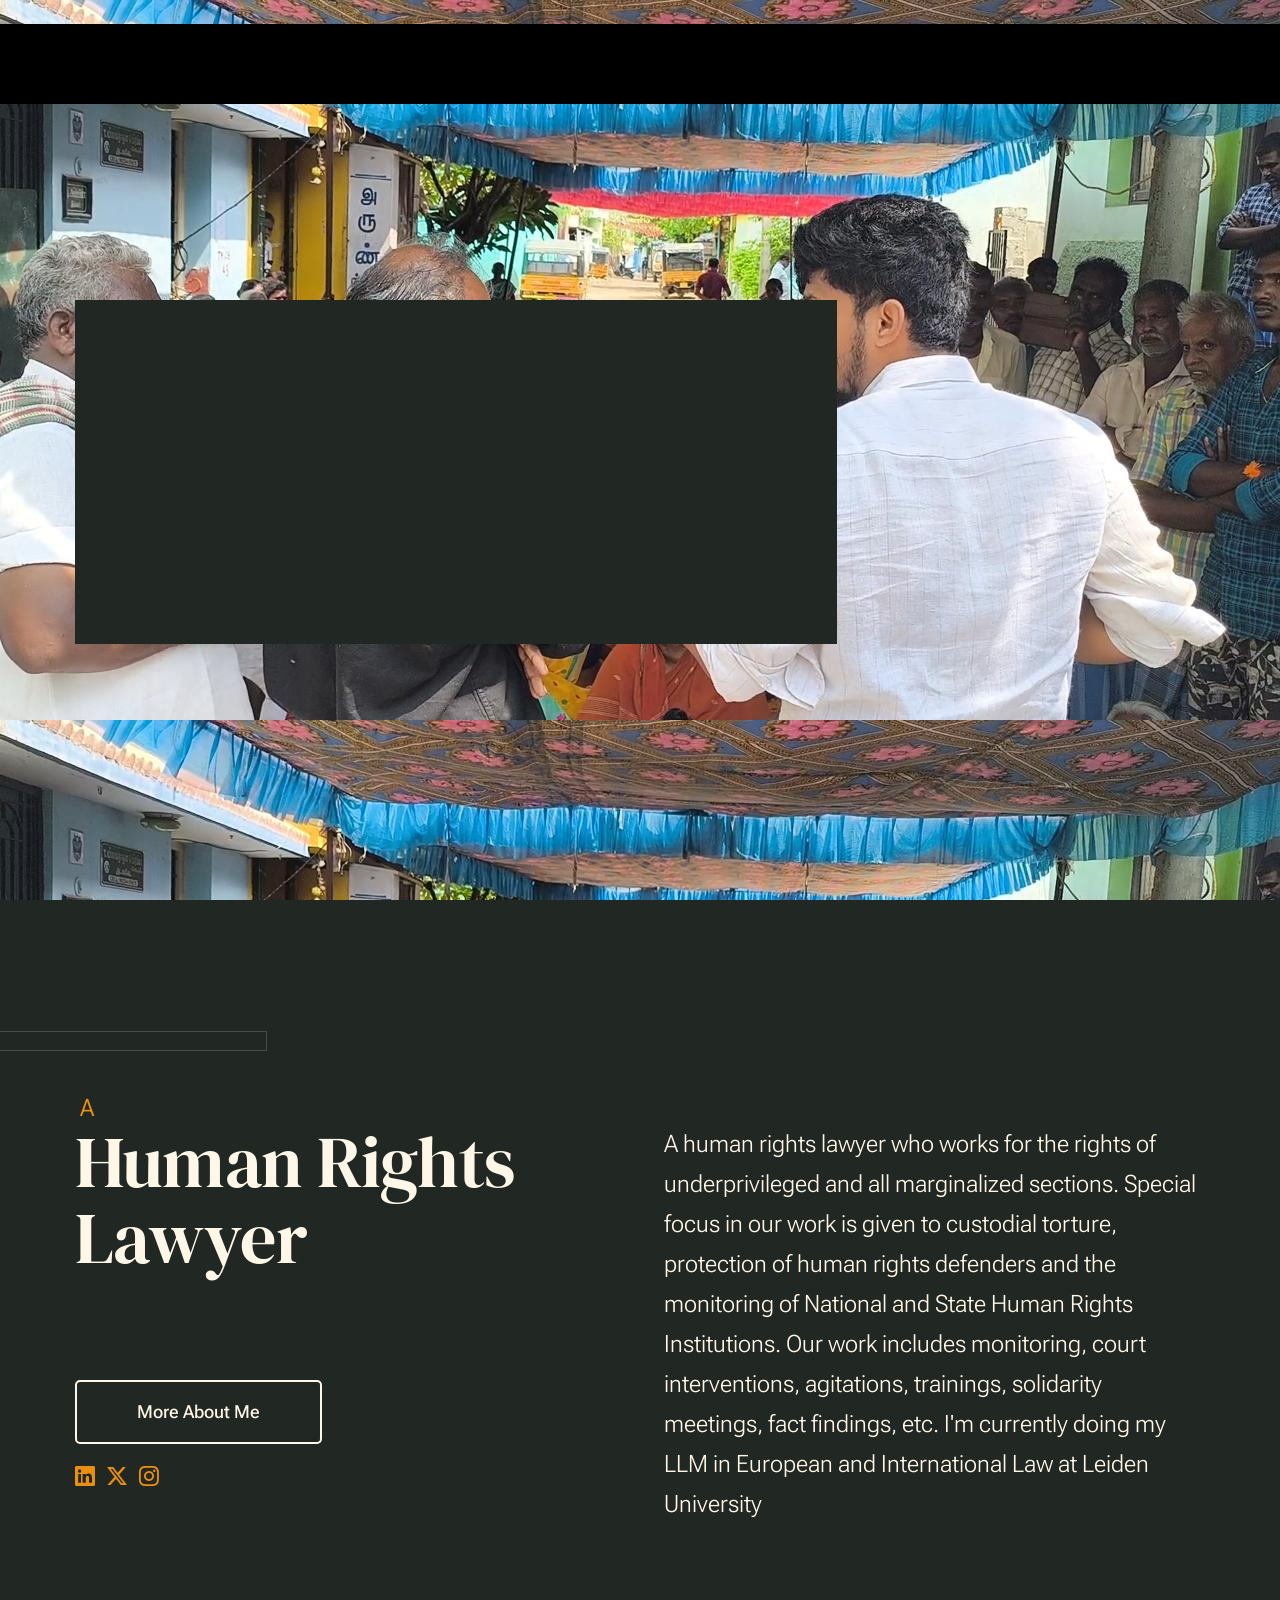
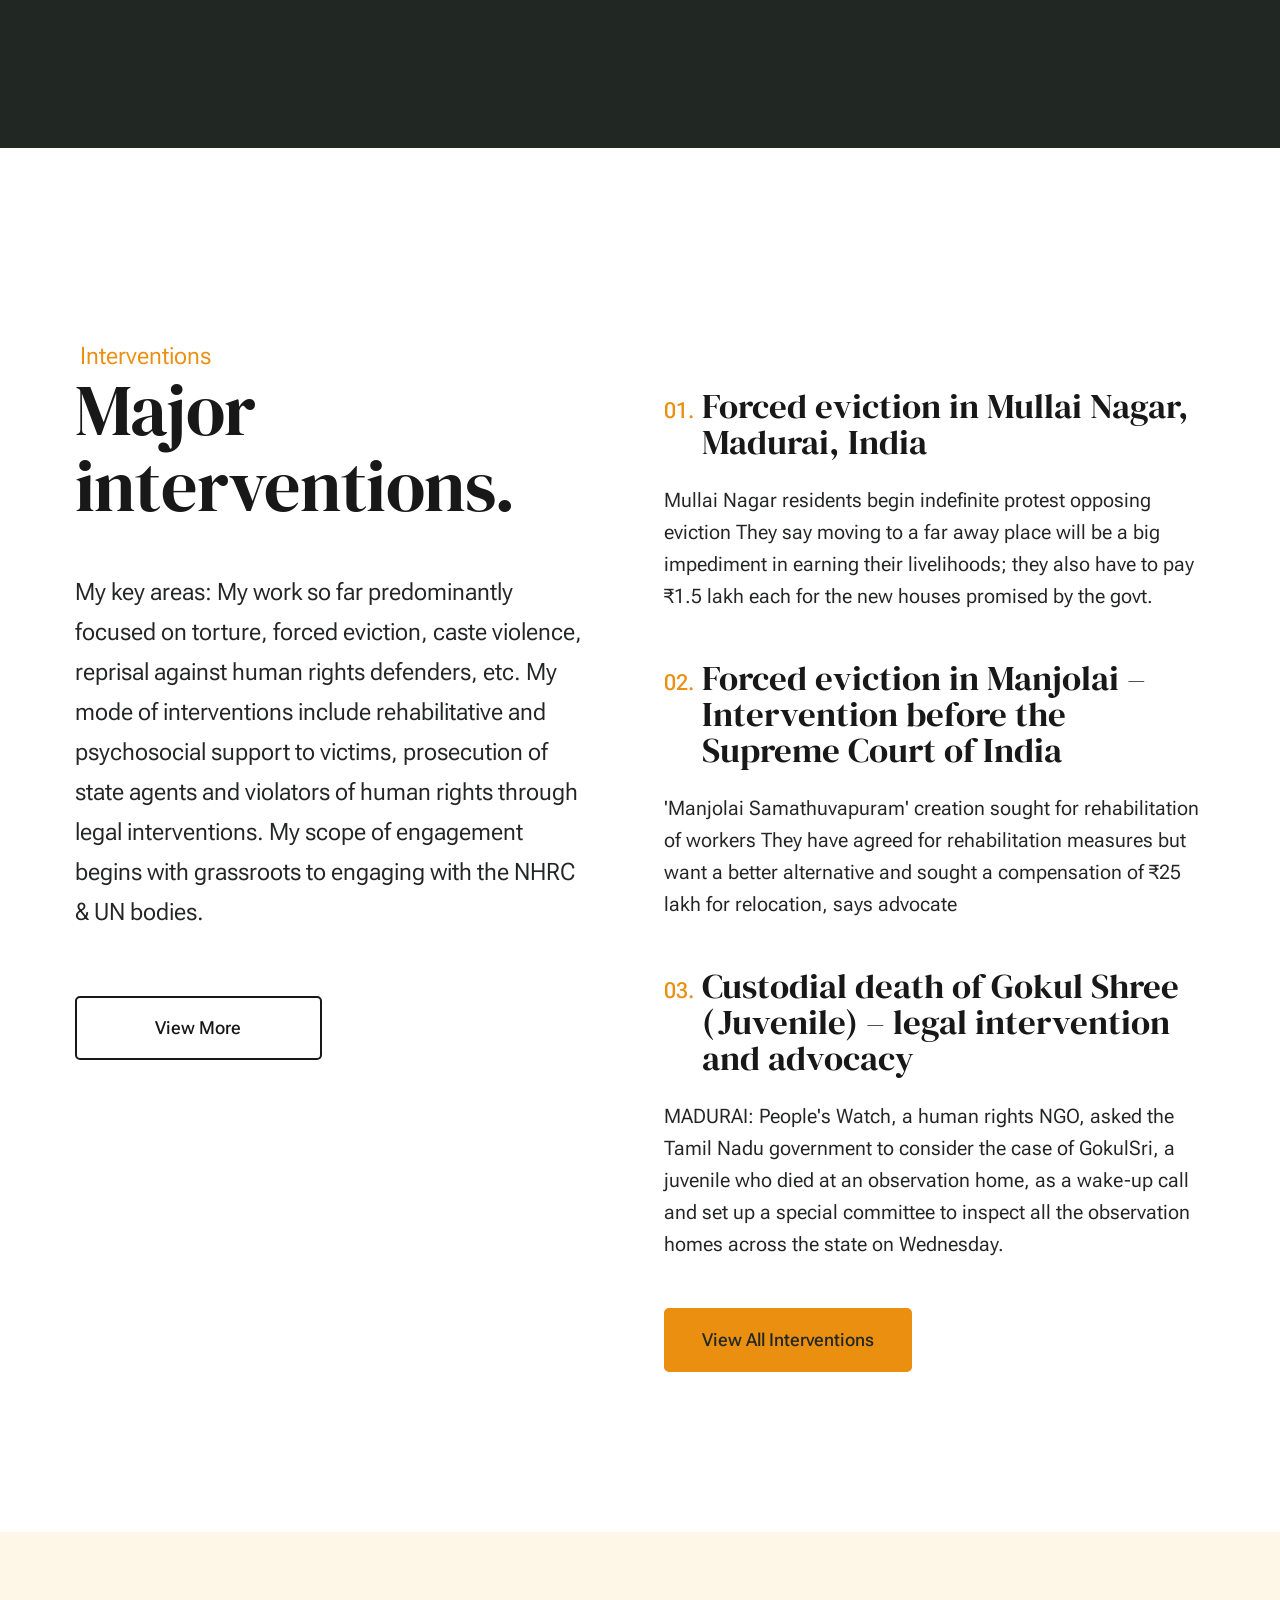
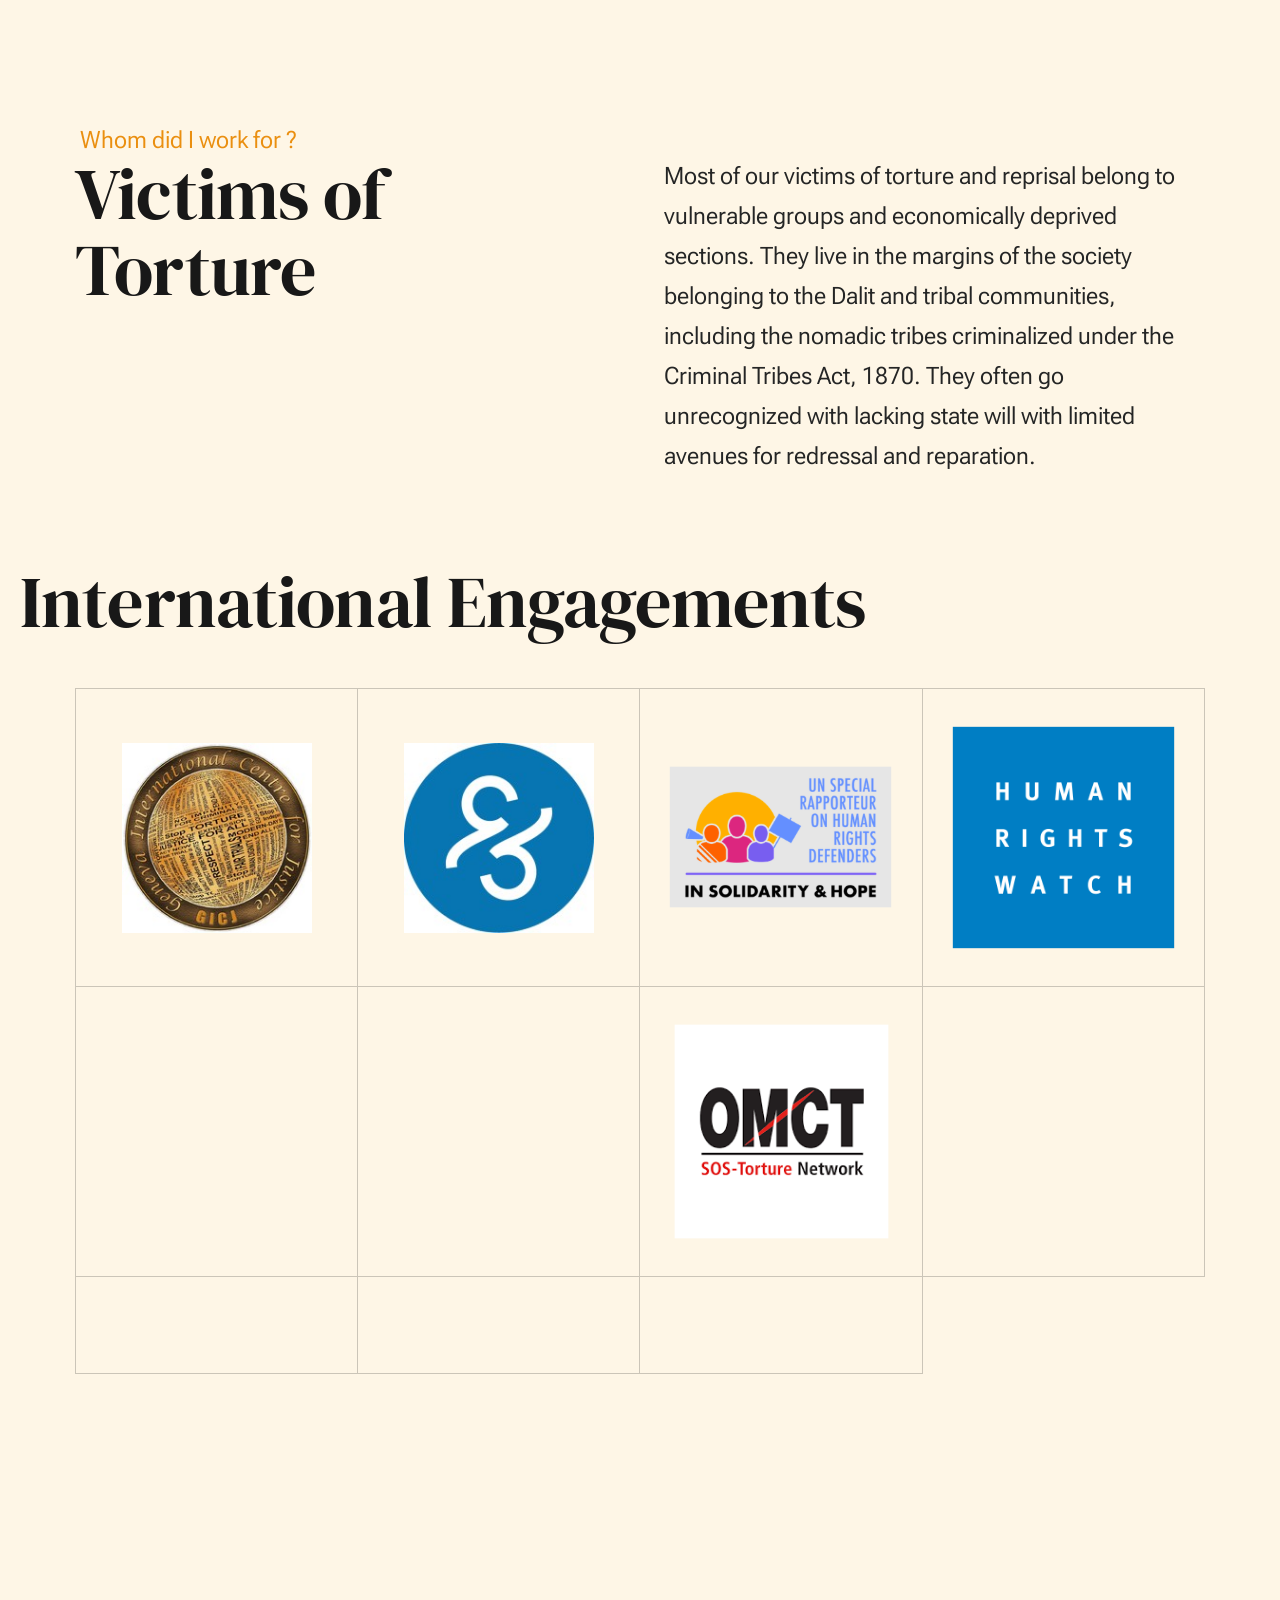
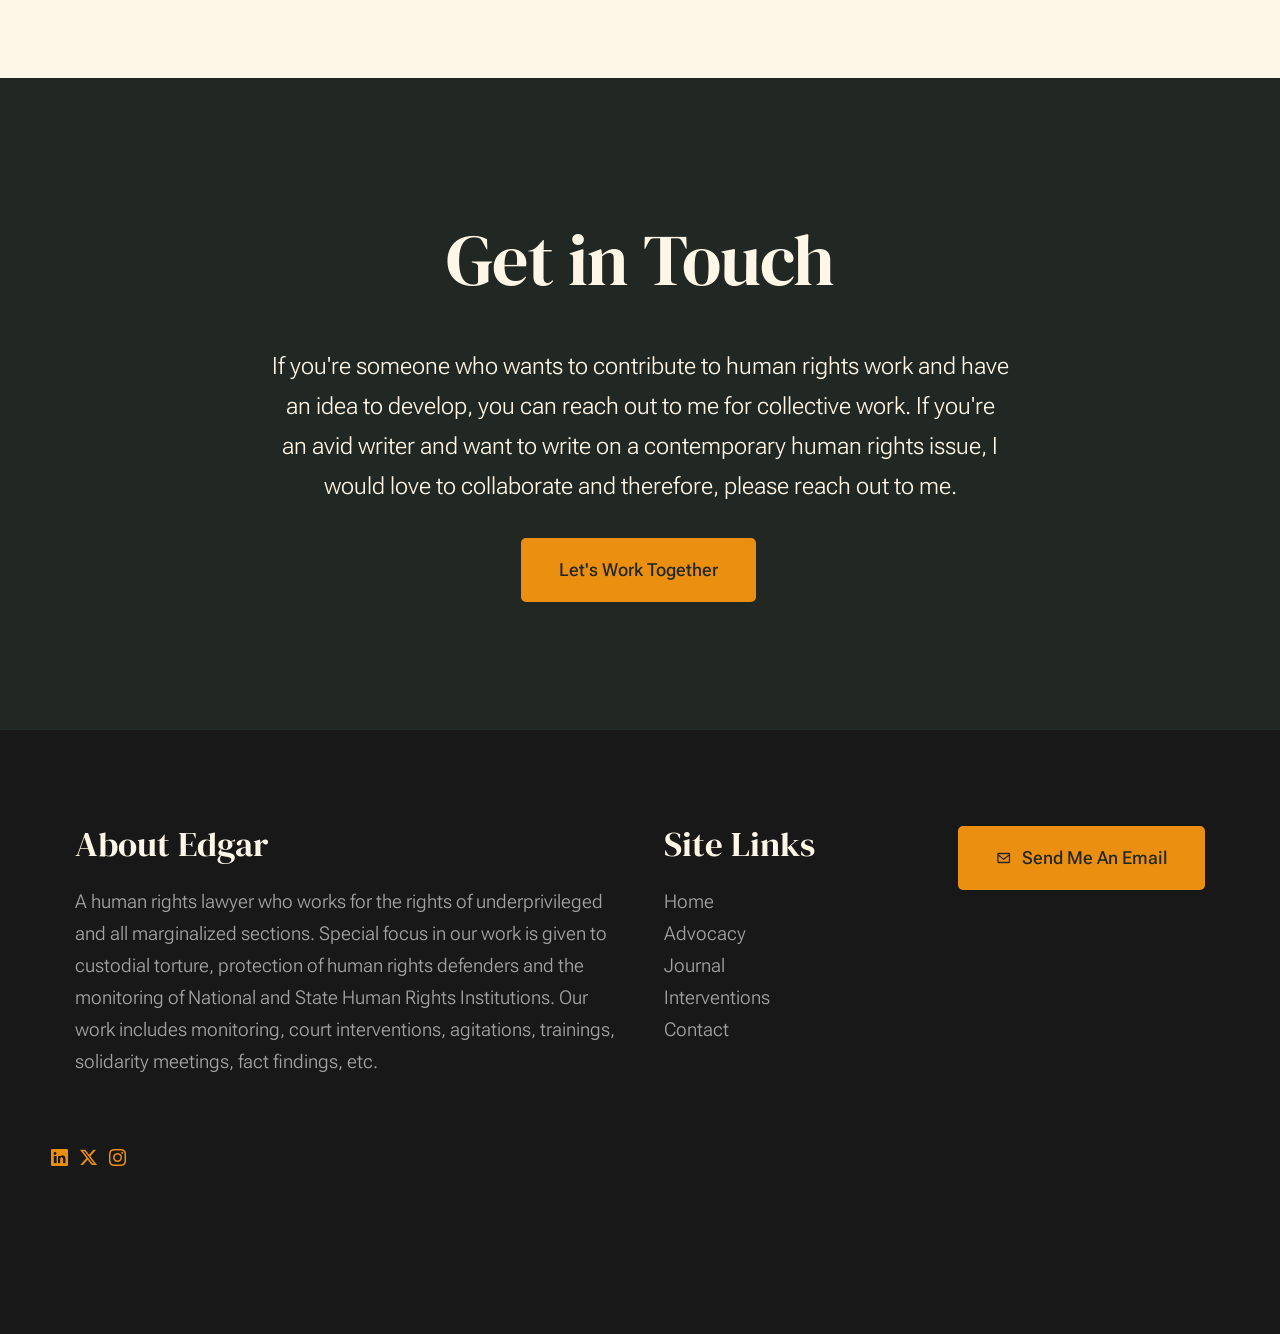
==== index.html @ 1a91696e "Update index.html" ====
<!DOCTYPE html>
<html lang="en" class="no-js">

<head>

    <!--- basic page needs
    ================================================== -->
    <meta charset="utf-8">
    <meta name="viewport" content="width=device-width, initial-scale=1">
    <title>Edgar</title>

    <script>
        document.documentElement.classList.remove('no-js');
        document.documentElement.classList.add('js');
    </script>

    <!-- CSS
    ================================================== -->
    <link rel="stylesheet" href="vendor.css">
    <link rel="stylesheet" href="styles.css">

    <!-- favicons
    ================================================== -->
    <link rel="apple-touch-icon" sizes="180x180" href="apple-touch-icon.png">
    <link rel="icon" type="image/png" sizes="32x32" href="favicon-32x32.png">
    <link rel="icon" type="image/png" sizes="16x16" href="favicon-16x16.png">
    <link rel="manifest" href="site.webmanifest">
    <link rel="stylesheet" href="https://cdn.jsdelivr.net/npm/bootstrap-icons@1/font/bootstrap-icons.min.css">
</head>


<body id="top">


    <!-- preloader
    ================================================== -->
    <div id="preloader">
        <div id="loader" class="dots-fade">
            <div></div>
            <div></div>
            <div></div>
        </div>
    </div>


    <!-- page wrap
    ================================================== -->
    <div id="page" class="s-pagewrap ss-home">


        <!-- # site header 

        ================================================== -->

        <header class="s-header" style="background-color: black;">



            <div class="row s-header__inner width-sixteen-col">



                <div class="s-header__block">

                    <div class="s-header__logo">

                        <a class="logo" href="index.html">

                            <img src="Edgar_logo.png" alt="Homepage" height="15">

                        </a>

                    </div>



                    <a class="s-header__menu-toggle" href="#0"><span>Menu</span></a>

                </div> <!-- end s-header__block -->



                <nav class="s-header__nav">



                    <ul class="s-header__menu-links">

                        <li><a href="about.html">Interventions</a></li>

                        <li><a href="services.html">Advocacy</a></li>

                        <li><a href="blog.html">Articles</a></li>

                        <li><a href="contact.html">Contact</a></li>

                    </ul> <!-- s-header__menu-links -->



                    <div class="s-header__contact">

                        <a href="contact.html" class="btn btn--primary s-header__contact-btn" style="align-items:center;justify-content: center; text-align: center;";">Let's Work Together</a>

                    </div> <!-- s-header__contact -->



                </nav> <!-- end s-header__nav -->



            </div> <!-- end s-header__inner -->



        </header> <!-- end s-header -->





        <!-- # site main content
        ================================================== -->
        <section id="content" class="s-content">

            <!-- intro
            ----------------------------------------------- -->
            <section id="intro" class="s-intro" style="background-image: url(Edgar_contact.jpeg);">

                <div class="row s-intro__content width-sixteen-col">

                    <div class="column lg-12 s-intro__content-inner grid-block">

                        <div class="s-intro__content-text" style="background-color: var(--color-2-dark)">
                            <div class="s-intro__content-pretitle text-pretitle">Hello, I'm Edgar</div>
                            <h1 class="s-intro__content-title";>
                             Award Winning Human Rights Defender</h1>
                        </div> <!-- s-intro__content-text -->

                        <div class="s-intro__content-media">
                            <div class="s-intro__content-media-inner">
                                <img src="Edgar_geneva2.jpeg" srcset="Edgar_geneva2.jpeg 1x, Edgar_geneva2.jpeg 2x" alt="">
                                <div class="lines">
                                    <span></span>
                                </div>
                            </div>
                        </div> <!-- s-intro__content-media -->

                        <div class="s-intro__scroll-down">
                            <a href="#about" class="smoothscroll">
                                <div class="scroll-icon">
                                    <svg xmlns="http://www.w3.org/2000/svg" viewBox="0 0 24 24" width="36" height="36"
                                        fill="none" stroke="#97b34a" stroke-width="1" stroke-linecap="round"
                                        stroke-linejoin="round">&lt;!--! Atomicons Free 1.00 by @atisalab License -
                                        https://atomicons.com/license/ (Icons: CC BY 4.0) Copyright 2021 Atomicons
                                        --&gt;<polyline points="7 13 12 18 17 13"></polyline>
                                        <line x1="12" y1="18" x2="12" y2="6"></line>
                                    </svg>
                                </div>
                                <span>Scroll for more</span>
                            </a>
                        </div> <!-- s-intro__scroll-down -->

                    </div> <!-- s-intro__content-inner -->

                </div> <!-- s-intro__content -->

            </section> <!-- end s-intro -->

            <!-- about
            ----------------------------------------------- -->
            <section id="about" class="s-about target-section">

                <div class="row s-about__content width-sixteen-col">
                    <div class="column grid-block grid-section-split">

                        <img src="images/geometric_shape.svg" alt="" class="s-about__content-imgbg">

                        <div class="section-header grid-section-split__header">
                            <div class="text-pretitle">A</div>
                            <h2 class="text-display-title">
                                Human Rights Lawyer
                            </h2>
                        </div> <!-- end section-header -->

                        <div class="s-about__content-main grid-section-split__primary">
                            <p class="attention-getter">
                                A human rights lawyer who works for the rights of underprivileged and all marginalized
                                sections. Special focus in our work is given to custodial torture, protection of human
                                rights defenders and the monitoring of National and State Human Rights Institutions. Our
                                work includes monitoring, court interventions, agitations, trainings, solidarity
                                meetings, fact findings, etc. I'm currently doing my LLM in European and International
                                Law at Leiden University
                            </p>

                            <!-- <p class="attention-getter">
                                Autem tenetur commodi maiores. Lorem ipsum dolor sit, amet consectetur adipisicing elit.
                                Est eligendi fugit, facilis velit reiciendis iure laudantium. Praesentium repellat
                                corrupti dolor sit sint obcaecati. Modi aut quo molestiae a explicabo maiores
                                necessitatibus
                                nemo repellendus architecto? Corrupti numquam ullam nostrum, eveniet at doloribus
                                blanditiis
                                aliquid a est porro aspernatur pariatur culpa soluta nesciunt odio quasi maxime debitis
                                illum.
                            </p>

                            <p class="attention-getter">
                                Lorem ipsum dolor sit amet consectetur adipisicing elit.
                                Repellendus iste ipsam quod repellat. Hic tempora ullam aperiam
                                ipsum optio magni vel inventore voluptatibus nisi maiores laboriosam
                                fuga iure, velit eligendi ab vero minima? Quae ducimus ab dignissimos
                                iure, eos consequatur est deleniti cum id aliquid neque.
                            </p> -->
                        </div> <!-- end s-about__content-main -->

                        <div class="s-about__content-btn grid-section-split__bottom">
                            <a href="about.html" class="btn btn--stroke u-fullwidth">More About Me</a>

                            <ul class="s-footer__social social-list">

                                <li>
                                    <a
                                        href="https://www.linkedin.com/in/edgarhumanize?utm_source=share&utm_campaign=share_via&utm_content=profile&utm_medium=android_app">
                                        <i class="bi bi-linkedin" aria-hidden="true"></i>
                                        <span class="u-screen-reader-text">Linkedin</span>
                                    </a>
                                </li>
                                <li>
                                    <a href="https://x.com/Edgar_k2000?t=UGSVrvuaHYvtocIF7wQYoQ&s=08">
                                        <i class="bi bi-twitter-x" aria-hidden="true"></i>
                                        <span class="u-screen-reader-text">Twitter</span>
                                    </a>
                                </li>
                                <li>
                                    <a
                                        href="https://www.instagram.com/edgar__kaiser?utm_source=qr&igsh=MW0xZGRlcDZzZmNhMw==">
                                        <i class="bi bi-instagram" aria-hidden="true"></i>
                                        <span class="u-screen-reader-text">Instagram</span>
                                    </a>
                                </li>
                                <li>
                                    <!-- <a href="#0">
                                <i class="bi bi-dribbble" aria-hidden="true"></i>
                                <span class="u-screen-reader-text">Dribbble</span>
                            </a> -->
                                </li>

                            </ul> <!-- end s-footer__social -->
                        </div> <!-- end s-about__content-btn -->

                    </div> <!-- content-inner -->
                </div>

            </section> <!-- end s-about -->

            <!-- expertise
            ----------------------------------------------- -->
            <section id="expertise" class="s-expertise">

                <div class="row s-expertise__content width-sixteen-col">
                    <div class="column xl-12 grid-block grid-section-split">

                        <div class="section-header grid-section-split__header">
                            <div class="text-pretitle">Interventions</div>
                            <h2 class="text-display-title">
                                Major interventions.
                            </h2>

                            <p class="lead">
                                My key areas: My work so far predominantly focused on torture, forced eviction, caste
                                violence, reprisal against human rights defenders, etc. My mode of interventions include
                                rehabilitative and psychosocial support to victims, prosecution of state agents and
                                violators of human rights through legal interventions. My scope of engagement begins
                                with grassroots to engaging with the NHRC & UN bodies.
                            </p>
                        </div> <!-- end section-header -->

                        <div class="s-expertise__content-main grid-section-split__primary">

                            <div class="grid-list-items list-items show-ctr">
                                <div class="grid-list-items__item list-items__item">
                                    <div class="grid-list-items__title list-items__item-header">
                                        <h3 class="list-items__item-title">Forced eviction in Mullai Nagar, Madurai,
                                            India</h3>
                                    </div>
                                    <div class="grid-list-items__text list-items__item-text">
                                        <p>
                                            Mullai Nagar residents begin indefinite protest opposing eviction
                                            They say moving to a far away place will be a big impediment in earning
                                            their livelihoods; they also have to pay ₹1.5 lakh each for the new houses
                                            promised by the govt.
                                        </p>
                                    </div>
                                </div> <!-- list-item -->
                                <div class="grid-list-items__item list-items__item">
                                    <div class="grid-list-items__title list-items__item-header">
                                        <h3 class="list-items__item-title">Forced eviction in Manjolai – Intervention
                                            before the Supreme Court of India</h3>
                                    </div>
                                    <div class="grid-list-items__text list-items__item-text">
                                        <p>
                                            'Manjolai Samathuvapuram' creation sought for rehabilitation of workers
                                            They have agreed for rehabilitation measures but want a better alternative
                                            and sought a compensation of ₹25 lakh for relocation, says advocate
                                        </p>
                                    </div>
                                </div> <!-- list-expertise__item -->
                                <div class="grid-list-items__item list-items__item">
                                    <div class="grid-list-items__title list-items__item-header">
                                        <h3 class="list-items__item-title">Custodial death of Gokul Shree (Juvenile) –
                                            legal intervention and advocacy</h3>
                                    </div>
                                    <div class="grid-list-items__text list-items__item-text">
                                        <p>
                                            MADURAI: People's Watch, a human rights NGO, asked the Tamil Nadu government
                                            to consider the case of GokulSri, a juvenile who died at an observation
                                            home, as a wake-up call and set up a special committee to inspect all the
                                            observation homes across the state on Wednesday.
                                        </p>
                                    </div>
                                </div> <!-- list-expertise__item -->

                                <div class="s-header__contact">
                                    <a href="about.html" class="btn btn--primary s-header__contact-btn">View All
                                        Interventions</a>
                                </div>
                            </div> <!-- grid-list-items -->
                        </div> <!-- end s-expertise__content-main -->

                        <div class="s-expertise__content-btn grid-section-split__bottom">
                            <a href="blog.html" class="btn btn--stroke u-fullwidth">View More</a>
                        </div> <!-- end s-about__content-btn -->

                    </div> <!-- end grid-block-->
                </div> <!-- end s-expertise__content -->

            </section> <!-- end s-expertise -->

            <!-- clients
            ----------------------------------------------- -->
            <section id="clients" class="s-clients">

                <div class="row s-clients__content-block width-sixteen-col">
                    <div class="column xl-12 grid-block grid-section-split">

                        <div class="section-header grid-section-split__header">
                            <div class="text-pretitle">Whom did I work for ?</div>
                            <h2 class="text-display-title">
                                Victims of Torture
                            </h2>
                        </div> <!-- end section-header -->

                        <div class="grid-section-split__primary">
                            <p class="lead">
                                Most of our victims of torture and reprisal belong to vulnerable groups and economically
                                deprived sections. They live in the margins of the society belonging to the Dalit and
                                tribal communities, including the nomadic tribes criminalized under the Criminal Tribes
                                Act, 1870. They often go unrecognized with lacking state will with limited avenues for
                                redressal and reparation.
                            </p>

                            <!-- <p>
                                Lorem ipsum dolor sit amet consectetur adipisicing elit. Porro, numquam molestiae vel
                                quaerat quas
                                facilis voluptates rerum aspernatur quam voluptatem ea, vitae illo, omnis minus vero
                                minima maiores
                                quia nihil incidunt provident debitis ab qui quasi. Iure unde numquam in nulla
                                praesentium nesciunt
                                dolore exercitationem, odit expedita minima quisquam ullam ex. Aut perferendis vel
                                consectetur modi esse.
                                Temporibus reprehenderit alias magni atque repellat aspernatur voluptates, accusantium
                                pariatur libero ad
                                nesciunt illum labore facere. Earum iure consequatur cumque omnis maiores optio.
                            </p> -->
                        </div> <!-- end grid-section-split__primary -->

                    </div> <!-- end column -->
                </div> <!-- end row -->
                <div style="margin: 20px;">
                    <h2 class="text-display-title">International Engagements
                </div>
                <div class="row s-clients__content-block width-sixteen-col">
                    <div class="column xl-12">

                        <div class="clients-list">
                            <div class="clients-list__item"
                                style="display: flex; align-items: center;justify-content: center;justify-items: center;">
                                <a
                                    href="https://srdefenders.org/india-death-of-environmental-human-rights-defender-jagabar-ali-joint-communication/">
                                    <img src="geneva_international_centre_for_justice_logo.jpg" alt="">
                                </a>
                            </div>
                            <div class="column clients-list__item"
                                style="display: flex; align-items: center;justify-content: center;justify-items: center;">
                                <a href="#0">
                                    <img src="justice_and_peace_nederland_logo.jpg" alt="">
                                </a>
                            </div>
                            <div class="clients-list__item"
                                style="display: flex; align-items: center;justify-content: center;justify-items: center;">
                                <a
                                    href="https://srdefenders.org/india-death-of-environmental-human-rights-defender-jagabar-ali-joint-communication/">
                                    <img src="Un_special.png" alt="">
                                </a>
                            </div>
                            <div class="clients-list__item">
                                <a
                                    href="https://www.hrw.org/news/2024/11/27/joint-letter-ganhri-regarding-review-accreditation-status-national-human-rights">
                                    <img src="HRW.png" alt="">
                                </a>
                            </div>
                            <div class="clients-list__item "
                                style="display: flex; align-items: center;justify-content: center;justify-items: center;">
                                <a
                                    href="https://theleaflet.in/international-law-world-affairs/when-the-guardian-falters-what-the-nhrc-downgrade-means-for-the-indian-masses">
                                    <img src="https://gumlet.assettype.com/theleaflet/2024-11-12/0owd5q67/LeafletLogoFile.png"
                                        alt="">
                                </a>
                            </div>
                            <div class="clients-list__item"
                                style="display: flex; align-items: center;justify-content: center;justify-items: center;">
                                <a
                                    href="https://www.barandbench.com/columns/justice-v-ramasubramanian-enters-nhrc-can-this-new-captain-anchor-this-rudderless-vessel">
                                    <img src="https://gumlet.assettype.com/barandbench/2019-12/7a743b15-5d5d-44d7-96c2-13616780ed95/brand_2x.png"
                                        alt="">
                                </a>
                            </div>
                            <div class="clients-list__item"
                                style="display: flex; align-items: center;justify-content: center;justify-items: center;">
                                <a href="https://www.omct.org/en/global-torture-index?country=india">
                                    <img src="Egdar2.png" alt="">
                                </a>
                            </div>
                            <div class="clients-list__item"
                                style="display: flex; align-items: center;justify-content: center;justify-items: center;">
                                <a href="https://redress.org/publication/torture-normalised-state-violence-in-india/">
                                    <img src="https://redress.org/assets/images/logo@2x.png" alt="">
                                </a>
                            </div>

                            <div class="column clients-list__item">
                                <a href="#0">
                                    <img src="images/clients/hitech.svg" alt="">
                                </a>
                            </div>
                            <div class="clients-list__item">
                                <a href="#0">
                                    <img src="images/clients/terra.svg" alt="">
                                </a>
                            </div>
                            <div class="clients-list__item">
                                <a href="#0">
                                    <img src="images/clients/chain.svg" alt="">
                                </a>
                            </div>
                        </div>

                    </div> <!-- end column -->
                </div> <!-- end row -->

                <div class="row s-clients__content-block width-sixteen-col">
                    <div class="column xl-12 testimonials">

                        <div class="swiper-container testimonials__slider home-slider">



                            <div class="swiper-pagination"></div>

                        </div> <!--end testimonials__slider -->

                    </div> <!-- end column -->
                </div> <!-- end row -->


            </section> <!-- end s-clients -->

        </section> <!-- s-content-->

        <!-- # cta
        ================================================== -->
        <section id="cta" class="s-cta">

            <div class="row row-x-center text-center">
                <div class="column xl-8 lg-12">

                    <div class="s-cta__content">
                        <h2 class="text-display-title">
                            Get in Touch
                        </h2>
                        <p class="lead">
                            If you're someone who wants to contribute to human rights work and have an idea to develop,
                            you can reach out to me for collective work. If you're an avid writer and want to write on a
                            contemporary human rights issue, I would love to collaborate and therefore, please reach out
                            to me.
                        </p>
                        <a href="contact.html" class="btn btn--primary">Let's Work Together</a>
                    </div>

                </div>
            </div>

        </section> <!-- end s-cta -->




        <!-- # footer 
        ================================================== -->
        <footer class="s-footer">
            <div class="row s-footer__content">
                <div class="column xl-6 lg-6 md-12 s-footer__block s-footer__about">
                    <h3>About Edgar</h3>
                    <p>
                        A human rights lawyer who works for the rights of underprivileged and all marginalized sections.
                        Special focus in our work is given to custodial torture, protection of human rights defenders
                        and the monitoring of National and State Human Rights Institutions. Our work includes
                        monitoring, court interventions, agitations, trainings, solidarity meetings, fact findings, etc.
                    </p>
                </div>
                <div class="column xl-3 lg-6 md-12 s-footer__block s-footer__site-links">
                    <h3>Site Links</h3>
                    <ul class="link-list">
                        <li><a href="index.html">Home</a></li>
                        <li><a href="services.html">Advocacy</a></li>
                        <li><a href="blog.html">Journal</a></li>
                        <li><a href="about.html">Interventions</a></li>
                        <li><a href="contact.html">Contact</a></li>

                    </ul>
                </div>
                <div class="column xl-3 lg-6 md-12 tab-12 s-footer__block s-footer__newsletter">
                    <!-- <h3>Newsletter</h3>

                    <p>
                        Lorem ipsum dolor sit amet consectetur, adipisicing elit. Facere ratione dignissimos.
                    </p> -->




                    <a href="mailto:edgar@pwtn.org" class="btn btn--primary u-fullwidth contact-btn">
                        <svg xmlns="http://www.w3.org/2000/svg" width="24" height="24" viewBox="0 0 24 24"
                            style="fill: rgba(0, 0, 0, 1);transform: ;msFilter:;">
                            <path
                                d="M20 4H4c-1.103 0-2 .897-2 2v12c0 1.103.897 2 2 2h16c1.103 0 2-.897 2-2V6c0-1.103-.897-2-2-2zm0 2v.511l-8 6.223-8-6.222V6h16zM4 18V9.044l7.386 5.745a.994.994 0 0 0 1.228 0L20 9.044 20.002 18H4z">
                            </path>
                        </svg>
                        Send Me An Email
                    </a>

                </div>

                <div class="row s-footer__bottom">
                    <div class="column xl-6 lg-12">
                        <ul class="s-footer__social social-list">

                            <li>
                                <a
                                    href="https://www.linkedin.com/in/edgarhumanize?utm_source=share&utm_campaign=share_via&utm_content=profile&utm_medium=android_app">
                                    <i class="bi bi-linkedin" aria-hidden="true"></i>
                                    <span class="u-screen-reader-text">Linkedin</span>
                                </a>
                            </li>
                            <li>
                                <a href="https://x.com/Edgar_k2000?t=UGSVrvuaHYvtocIF7wQYoQ&s=08">
                                    <i class="bi bi-twitter-x" aria-hidden="true"></i>
                                    <span class="u-screen-reader-text">Twitter</span>
                                </a>
                            </li>
                            <li>
                                <a
                                    href="https://www.instagram.com/edgar__kaiser?utm_source=qr&igsh=MW0xZGRlcDZzZmNhMw==">
                                    <i class="bi bi-instagram" aria-hidden="true"></i>
                                    <span class="u-screen-reader-text">Instagram</span>
                                </a>
                            </li>
                            <li>
                                <!-- <a href="#0">
                                <i class="bi bi-dribbble" aria-hidden="true"></i>
                                <span class="u-screen-reader-text">Dribbble</span>
                            </a> -->
                            </li>

                        </ul> <!-- end s-footer__social -->
                    </div>

                    <br><br><br>

                </div>

        </footer> <!-- end s-footer -->


    </div> <!-- end page-wrap -->

    <!-- Java Script
    ================================================== -->
    <script src="plugins.js"></script>
    <script src="main.js"></script>

</body>

</html>
---- vendor.css ----
/* ===================================================================
 * Monica Third-party Stylesheets
 * Template Ver. 1.0.0
 * 12-13-2022
 * -------------------------------------------------------------------
 *
 * TOC:
 * # PrismJS
 * # Swiper
 *
 * ------------------------------------------------------------------- */


/* ===================================================================
 * # PrismJS 1.20.0
 *   https://prismjs.com/download.html#themes=prism-okaidia&languages=markup+css+clike+javascript+markup-templating+php 
 *   
 *   okaidia theme for JavaScript, CSS and HTML
 *   Loosely based on Monokai textmate theme by http://www.monokai.nl/
 *   @author ocodia
 * ------------------------------------------------------------------- */
code[class*=language-],
pre[class*=language-] {
  color          : #f8f8f2;
  background     : none;
  text-shadow    : 0 1px rgba(0, 0, 0, 0.3);
  font-family    : var(--font-mono);
  font-size      : calc(var(--text-size) * 0.9444);
  text-align     : left;
  white-space    : pre;
  word-spacing   : normal;
  word-break     : normal;
  word-wrap      : normal;
  line-height    : var(--vspace-1);
  -moz-tab-size  : 4;
  -o-tab-size    : 4;
  tab-size       : 4;
  -webkit-hyphens: none;
  -ms-hyphens    : none;
  hyphens        : none;
}

/* Code blocks */
pre[class*=language-] {
  padding : var(--vspace-0_5) 0 var(--vspace-1);
  margin  : var(--vspace-1) 0;
  overflow: auto;
}

:not(pre)>code[class*=language-],
pre[class*=language-] {
  background: #272822;
}

/* Inline code */
:not(pre)>code[class*=language-] {
  padding    : 0.1em;
  white-space: normal;
}

.token.comment,
.token.prolog,
.token.doctype,
.token.cdata {
  color: slategray;
}

.token.punctuation {
  color: #f8f8f2;
}

.token.namespace {
  opacity: 0.7;
}

.token.property,
.token.tag,
.token.constant,
.token.symbol,
.token.deleted {
  color: #f92672;
}

.token.boolean,
.token.number {
  color: #ae81ff;
}

.token.selector,
.token.attr-name,
.token.string,
.token.char,
.token.builtin,
.token.inserted {
  color: #a6e22e;
}

.token.operator,
.token.entity,
.token.url,
.language-css .token.string,
.style .token.string,
.token.variable {
  color: #f8f8f2;
}

.token.atrule,
.token.attr-value,
.token.function,
.token.class-name {
  color: #e6db74;
}

.token.keyword {
  color: #66d9ef;
}

.token.regex,
.token.important {
  color: #fd971f;
}

.token.important,
.token.bold {
  font-weight: bold;
}

.token.italic {
  font-style: italic;
}

.token.entity {
  cursor: help;
}



/* ===================================================================
 * # Swiper 6.4.5
 *   Most modern mobile touch slider and framework with hardware accelerated transitions
 *   https://swiperjs.com
 *
 *   Copyright 2014-2020 Vladimir Kharlampidi
 *
 *   Released under the MIT License
 *
 *   Released on: December 18, 2020
 * ------------------------------------------------------------------- */
@font-face {
  font-family: "swiper-icons";
  src        : url("data:application/font-woff;charset=utf-8;base64, [base64]//wADZ2x5ZgAAAywAAADMAAAD2MHtryVoZWFkAAABbAAAADAAAAA2E2+eoWhoZWEAAAGcAAAAHwAAACQC9gDzaG10eAAAAigAAAAZAAAArgJkABFsb2NhAAAC0AAAAFoAAABaFQAUGG1heHAAAAG8AAAAHwAAACAAcABAbmFtZQAAA/gAAAE5AAACXvFdBwlwb3N0AAAFNAAAAGIAAACE5s74hXjaY2BkYGAAYpf5Hu/j+W2+MnAzMYDAzaX6QjD6/4//Bxj5GA8AuRwMYGkAPywL13jaY2BkYGA88P8Agx4j+/8fQDYfA1AEBWgDAIB2BOoAeNpjYGRgYNBh4GdgYgABEMnIABJzYNADCQAACWgAsQB42mNgYfzCOIGBlYGB0YcxjYGBwR1Kf2WQZGhhYGBiYGVmgAFGBiQQkOaawtDAoMBQxXjg/wEGPcYDDA4wNUA2CCgwsAAAO4EL6gAAeNpj2M0gyAACqxgGNWBkZ2D4/wMA+xkDdgAAAHjaY2BgYGaAYBkGRgYQiAHyGMF8FgYHIM3DwMHABGQrMOgyWDLEM1T9/w8UBfEMgLzE////P/5//f/V/xv+r4eaAAeMbAxwIUYmIMHEgKYAYjUcsDAwsLKxc3BycfPw8jEQA/[base64]/uznmfPFBNODM2K7MTQ45YEAZqGP81AmGGcF3iPqOop0r1SPTaTbVkfUe4HXj97wYE+yNwWYxwWu4v1ugWHgo3S1XdZEVqWM7ET0cfnLGxWfkgR42o2PvWrDMBSFj/IHLaF0zKjRgdiVMwScNRAoWUoH78Y2icB/yIY09An6AH2Bdu/UB+yxopYshQiEvnvu0dURgDt8QeC8PDw7Fpji3fEA4z/PEJ6YOB5hKh4dj3EvXhxPqH/SKUY3rJ7srZ4FZnh1PMAtPhwP6fl2PMJMPDgeQ4rY8YT6Gzao0eAEA409DuggmTnFnOcSCiEiLMgxCiTI6Cq5DZUd3Qmp10vO0LaLTd2cjN4fOumlc7lUYbSQcZFkutRG7g6JKZKy0RmdLY680CDnEJ+UMkpFFe1RN7nxdVpXrC4aTtnaurOnYercZg2YVmLN/d/gczfEimrE/fs/bOuq29Zmn8tloORaXgZgGa78yO9/cnXm2BpaGvq25Dv9S4E9+5SIc9PqupJKhYFSSl47+Qcr1mYNAAAAeNptw0cKwkAAAMDZJA8Q7OUJvkLsPfZ6zFVERPy8qHh2YER+3i/BP83vIBLLySsoKimrqKqpa2hp6+jq6RsYGhmbmJqZSy0sraxtbO3sHRydnEMU4uR6yx7JJXveP7WrDycAAAAAAAH//wACeNpjYGRgYOABYhkgZgJCZgZNBkYGLQZtIJsFLMYAAAw3ALgAeNolizEKgDAQBCchRbC2sFER0YD6qVQiBCv/H9ezGI6Z5XBAw8CBK/m5iQQVauVbXLnOrMZv2oLdKFa8Pjuru2hJzGabmOSLzNMzvutpB3N42mNgZGBg4GKQYzBhYMxJLMlj4GBgAYow/P/PAJJhLM6sSoWKfWCAAwDAjgbRAAB42mNgYGBkAIIbCZo5IPrmUn0hGA0AO8EFTQAA") format("woff");
  font-weight: 400;
  font-style : normal;
}

:root {
  --swiper-theme-color: #007aff;
}

.swiper-container {
  margin-left : auto;
  margin-right: auto;
  position    : relative;
  overflow    : hidden;
  list-style  : none;
  padding     : 0;
  /* Fix of Webkit flickering */
  z-index     : 1;
}

.swiper-container-vertical>.swiper-wrapper {
  flex-direction: column;
}

.swiper-wrapper {
  position           : relative;
  width              : 100%;
  height             : 100%;
  z-index            : 1;
  display            : flex;
  transition-property: transform;
  box-sizing         : content-box;
}

.swiper-container-android .swiper-slide,
.swiper-wrapper {
  transform: translate3d(0px, 0, 0);
}

.swiper-container-multirow>.swiper-wrapper {
  flex-wrap: wrap;
}

.swiper-container-multirow-column>.swiper-wrapper {
  flex-wrap     : wrap;
  flex-direction: column;
}

.swiper-container-free-mode>.swiper-wrapper {
  transition-timing-function: ease-out;
  margin                    : 0 auto;
}

.swiper-slide {
  flex-shrink        : 0;
  width              : 100%;
  height             : 100%;
  position           : relative;
  transition-property: transform;
}

.swiper-slide-invisible-blank {
  visibility: hidden;
}

/* Auto Height */
.swiper-container-autoheight,
.swiper-container-autoheight .swiper-slide {
  height: auto;
}

.swiper-container-autoheight .swiper-wrapper {
  align-items        : flex-start;
  transition-property: transform, height;
}

/* 3D Effects */
.swiper-container-3d {
  perspective: 1200px;
}

.swiper-container-3d .swiper-wrapper,
.swiper-container-3d .swiper-slide,
.swiper-container-3d .swiper-slide-shadow-left,
.swiper-container-3d .swiper-slide-shadow-right,
.swiper-container-3d .swiper-slide-shadow-top,
.swiper-container-3d .swiper-slide-shadow-bottom,
.swiper-container-3d .swiper-cube-shadow {
  transform-style: preserve-3d;
}

.swiper-container-3d .swiper-slide-shadow-left,
.swiper-container-3d .swiper-slide-shadow-right,
.swiper-container-3d .swiper-slide-shadow-top,
.swiper-container-3d .swiper-slide-shadow-bottom {
  position      : absolute;
  left          : 0;
  top           : 0;
  width         : 100%;
  height        : 100%;
  pointer-events: none;
  z-index       : 10;
}

.swiper-container-3d .swiper-slide-shadow-left {
  background-image: linear-gradient(to left, rgba(0, 0, 0, 0.5), rgba(0, 0, 0, 0));
}

.swiper-container-3d .swiper-slide-shadow-right {
  background-image: linear-gradient(to right, rgba(0, 0, 0, 0.5), rgba(0, 0, 0, 0));
}

.swiper-container-3d .swiper-slide-shadow-top {
  background-image: linear-gradient(to top, rgba(0, 0, 0, 0.5), rgba(0, 0, 0, 0));
}

.swiper-container-3d .swiper-slide-shadow-bottom {
  background-image: linear-gradient(to bottom, rgba(0, 0, 0, 0.5), rgba(0, 0, 0, 0));
}

/* CSS Mode */
.swiper-container-css-mode>.swiper-wrapper {
  overflow          : auto;
  scrollbar-width   : none;
  /* For Firefox */
  -ms-overflow-style: none;
  /* For Internet Explorer and Edge */
}

.swiper-container-css-mode>.swiper-wrapper::-webkit-scrollbar {
  display: none;
}

.swiper-container-css-mode>.swiper-wrapper>.swiper-slide {
  scroll-snap-align: start start;
}

.swiper-container-horizontal.swiper-container-css-mode>.swiper-wrapper {
  -ms-scroll-snap-type: x mandatory;
  scroll-snap-type    : x mandatory;
}

.swiper-container-vertical.swiper-container-css-mode>.swiper-wrapper {
  -ms-scroll-snap-type: y mandatory;
  scroll-snap-type    : y mandatory;
}

:root {
  --swiper-navigation-size   : 44px;
  /*
    --swiper-navigation-color: var(--swiper-theme-color);
    */
}

.swiper-button-prev,
.swiper-button-next {
  position       : absolute;
  top            : 50%;
  width          : calc(var(--swiper-navigation-size) / 44 * 27);
  height         : var(--swiper-navigation-size);
  margin-top     : calc(-1 * var(--swiper-navigation-size) / 2);
  z-index        : 10;
  cursor         : pointer;
  display        : flex;
  align-items    : center;
  justify-content: center;
  color          : var(--swiper-navigation-color, var(--swiper-theme-color));
}

.swiper-button-prev.swiper-button-disabled,
.swiper-button-next.swiper-button-disabled {
  opacity       : 0.35;
  cursor        : auto;
  pointer-events: none;
}

.swiper-button-prev:after,
.swiper-button-next:after {
  font-family   : swiper-icons;
  font-size     : var(--swiper-navigation-size);
  text-transform: none !important;
  letter-spacing: 0;
  text-transform: none;
  font-variant  : initial;
  line-height   : 1;
}

.swiper-button-prev,
.swiper-container-rtl .swiper-button-next {
  left : 10px;
  right: auto;
}

.swiper-button-prev:after,
.swiper-container-rtl .swiper-button-next:after {
  content: "prev";
}

.swiper-button-next,
.swiper-container-rtl .swiper-button-prev {
  right: 10px;
  left : auto;
}

.swiper-button-next:after,
.swiper-container-rtl .swiper-button-prev:after {
  content: "next";
}

.swiper-button-prev.swiper-button-white,
.swiper-button-next.swiper-button-white {
  --swiper-navigation-color: #ffffff;
}

.swiper-button-prev.swiper-button-black,
.swiper-button-next.swiper-button-black {
  --swiper-navigation-color: #000000;
}

.swiper-button-lock {
  display: none;
}

:root {
  /*
    --swiper-pagination-color: var(--swiper-theme-color);
    */
}

.swiper-pagination {
  position  : absolute;
  text-align: center;
  transition: 300ms opacity;
  transform : translate3d(0, 0, 0);
  z-index   : 10;
}

.swiper-pagination.swiper-pagination-hidden {
  opacity: 0;
}

/* Common Styles */
.swiper-pagination-fraction,
.swiper-pagination-custom,
.swiper-container-horizontal>.swiper-pagination-bullets {
  bottom: 10px;
  left  : 0;
  width : 100%;
}

/* Bullets */
.swiper-pagination-bullets-dynamic {
  overflow : hidden;
  font-size: 0;
}

.swiper-pagination-bullets-dynamic .swiper-pagination-bullet {
  transform: scale(0.33);
  position : relative;
}

.swiper-pagination-bullets-dynamic .swiper-pagination-bullet-active {
  transform: scale(1);
}

.swiper-pagination-bullets-dynamic .swiper-pagination-bullet-active-main {
  transform: scale(1);
}

.swiper-pagination-bullets-dynamic .swiper-pagination-bullet-active-prev {
  transform: scale(0.66);
}

.swiper-pagination-bullets-dynamic .swiper-pagination-bullet-active-prev-prev {
  transform: scale(0.33);
}

.swiper-pagination-bullets-dynamic .swiper-pagination-bullet-active-next {
  transform: scale(0.66);
}

.swiper-pagination-bullets-dynamic .swiper-pagination-bullet-active-next-next {
  transform: scale(0.33);
}

.swiper-pagination-bullet {
  width        : 8px;
  height       : 8px;
  display      : inline-block;
  border-radius: 100%;
  background   : #000;
  opacity      : 0.2;
}

button.swiper-pagination-bullet {
  border            : none;
  margin            : 0;
  padding           : 0;
  box-shadow        : none;
  -webkit-appearance: none;
  -moz-appearance   : none;
  appearance        : none;
}

.swiper-pagination-clickable .swiper-pagination-bullet {
  cursor: pointer;
}

.swiper-pagination-bullet-active {
  opacity   : 1;
  background: var(--swiper-pagination-color, var(--swiper-theme-color));
}

.swiper-container-vertical>.swiper-pagination-bullets {
  right    : 10px;
  top      : 50%;
  transform: translate3d(0px, -50%, 0);
}

.swiper-container-vertical>.swiper-pagination-bullets .swiper-pagination-bullet {
  margin : 6px 0;
  display: block;
}

.swiper-container-vertical>.swiper-pagination-bullets.swiper-pagination-bullets-dynamic {
  top      : 50%;
  transform: translateY(-50%);
  width    : 8px;
}

.swiper-container-vertical>.swiper-pagination-bullets.swiper-pagination-bullets-dynamic .swiper-pagination-bullet {
  display   : inline-block;
  transition: 200ms transform, 200ms top;
}

.swiper-container-horizontal>.swiper-pagination-bullets .swiper-pagination-bullet {
  margin: 0 4px;
}

.swiper-container-horizontal>.swiper-pagination-bullets.swiper-pagination-bullets-dynamic {
  left       : 50%;
  transform  : translateX(-50%);
  white-space: nowrap;
}

.swiper-container-horizontal>.swiper-pagination-bullets.swiper-pagination-bullets-dynamic .swiper-pagination-bullet {
  transition: 200ms transform, 200ms left;
}

.swiper-container-horizontal.swiper-container-rtl>.swiper-pagination-bullets-dynamic .swiper-pagination-bullet {
  transition: 200ms transform, 200ms right;
}

/* Progress */
.swiper-pagination-progressbar {
  background: rgba(0, 0, 0, 0.25);
  position  : absolute;
}

.swiper-pagination-progressbar .swiper-pagination-progressbar-fill {
  background      : var(--swiper-pagination-color, var(--swiper-theme-color));
  position        : absolute;
  left            : 0;
  top             : 0;
  width           : 100%;
  height          : 100%;
  transform       : scale(0);
  transform-origin: left top;
}

.swiper-container-rtl .swiper-pagination-progressbar .swiper-pagination-progressbar-fill {
  transform-origin: right top;
}

.swiper-container-horizontal>.swiper-pagination-progressbar,
.swiper-container-vertical>.swiper-pagination-progressbar.swiper-pagination-progressbar-opposite {
  width : 100%;
  height: 4px;
  left  : 0;
  top   : 0;
}

.swiper-container-vertical>.swiper-pagination-progressbar,
.swiper-container-horizontal>.swiper-pagination-progressbar.swiper-pagination-progressbar-opposite {
  width : 4px;
  height: 100%;
  left  : 0;
  top   : 0;
}

.swiper-pagination-white {
  --swiper-pagination-color: #ffffff;
}

.swiper-pagination-black {
  --swiper-pagination-color: #000000;
}

.swiper-pagination-lock {
  display: none;
}

/* Scrollbar */
.swiper-scrollbar {
  border-radius   : 10px;
  position        : relative;
  -ms-touch-action: none;
  background      : rgba(0, 0, 0, 0.1);
}

.swiper-container-horizontal>.swiper-scrollbar {
  position: absolute;
  left    : 1%;
  bottom  : 3px;
  z-index : 50;
  height  : 5px;
  width   : 98%;
}

.swiper-container-vertical>.swiper-scrollbar {
  position: absolute;
  right   : 3px;
  top     : 1%;
  z-index : 50;
  width   : 5px;
  height  : 98%;
}

.swiper-scrollbar-drag {
  height       : 100%;
  width        : 100%;
  position     : relative;
  background   : rgba(0, 0, 0, 0.5);
  border-radius: 10px;
  left         : 0;
  top          : 0;
}

.swiper-scrollbar-cursor-drag {
  cursor: move;
}

.swiper-scrollbar-lock {
  display: none;
}

.swiper-zoom-container {
  width          : 100%;
  height         : 100%;
  display        : flex;
  justify-content: center;
  align-items    : center;
  text-align     : center;
}

.swiper-zoom-container>img,
.swiper-zoom-container>svg,
.swiper-zoom-container>canvas {
  max-width    : 100%;
  max-height   : 100%;
  -o-object-fit: contain;
  object-fit   : contain;
}

.swiper-slide-zoomed {
  cursor: move;
}

/* Preloader */
:root {
  /*
    --swiper-preloader-color: var(--swiper-theme-color);
    */
}

.swiper-lazy-preloader {
  width            : 42px;
  height           : 42px;
  position         : absolute;
  left             : 50%;
  top              : 50%;
  margin-left      : -21px;
  margin-top       : -21px;
  z-index          : 10;
  transform-origin : 50%;
  -webkit-animation: swiper-preloader-spin 1s infinite linear;
  animation        : swiper-preloader-spin 1s infinite linear;
  box-sizing       : border-box;
  border           : 4px solid var(--swiper-preloader-color, var(--swiper-theme-color));
  border-radius    : 50%;
  border-top-color : transparent;
}

.swiper-lazy-preloader-white {
  --swiper-preloader-color: #fff;
}

.swiper-lazy-preloader-black {
  --swiper-preloader-color: #000;
}

@-webkit-keyframes swiper-preloader-spin {
  100% {
    transform: rotate(360deg);
  }
}

@keyframes swiper-preloader-spin {
  100% {
    transform: rotate(360deg);
  }
}

/* a11y */
.swiper-container .swiper-notification {
  position      : absolute;
  left          : 0;
  top           : 0;
  pointer-events: none;
  opacity       : 0;
  z-index       : -1000;
}

.swiper-container-fade.swiper-container-free-mode .swiper-slide {
  transition-timing-function: ease-out;
}

.swiper-container-fade .swiper-slide {
  pointer-events     : none;
  transition-property: opacity;
}

.swiper-container-fade .swiper-slide .swiper-slide {
  pointer-events: none;
}

.swiper-container-fade .swiper-slide-active,
.swiper-container-fade .swiper-slide-active .swiper-slide-active {
  pointer-events: auto;
}

.swiper-container-cube {
  overflow: visible;
}

.swiper-container-cube .swiper-slide {
  pointer-events             : none;
  -webkit-backface-visibility: hidden;
  backface-visibility        : hidden;
  z-index                    : 1;
  visibility                 : hidden;
  transform-origin           : 0 0;
  width                      : 100%;
  height                     : 100%;
}

.swiper-container-cube .swiper-slide .swiper-slide {
  pointer-events: none;
}

.swiper-container-cube.swiper-container-rtl .swiper-slide {
  transform-origin: 100% 0;
}

.swiper-container-cube .swiper-slide-active,
.swiper-container-cube .swiper-slide-active .swiper-slide-active {
  pointer-events: auto;
}

.swiper-container-cube .swiper-slide-active,
.swiper-container-cube .swiper-slide-next,
.swiper-container-cube .swiper-slide-prev,
.swiper-container-cube .swiper-slide-next+.swiper-slide {
  pointer-events: auto;
  visibility    : visible;
}

.swiper-container-cube .swiper-slide-shadow-top,
.swiper-container-cube .swiper-slide-shadow-bottom,
.swiper-container-cube .swiper-slide-shadow-left,
.swiper-container-cube .swiper-slide-shadow-right {
  z-index                    : 0;
  -webkit-backface-visibility: hidden;
  backface-visibility        : hidden;
}

.swiper-container-cube .swiper-cube-shadow {
  position  : absolute;
  left      : 0;
  bottom    : 0px;
  width     : 100%;
  height    : 100%;
  background: #000;
  opacity   : 0.6;
  filter    : blur(50px);
  z-index   : 0;
}

.swiper-container-flip {
  overflow: visible;
}

.swiper-container-flip .swiper-slide {
  pointer-events             : none;
  -webkit-backface-visibility: hidden;
  backface-visibility        : hidden;
  z-index                    : 1;
}

.swiper-container-flip .swiper-slide .swiper-slide {
  pointer-events: none;
}

.swiper-container-flip .swiper-slide-active,
.swiper-container-flip .swiper-slide-active .swiper-slide-active {
  pointer-events: auto;
}

.swiper-container-flip .swiper-slide-shadow-top,
.swiper-container-flip .swiper-slide-shadow-bottom,
.swiper-container-flip .swiper-slide-shadow-left,
.swiper-container-flip .swiper-slide-shadow-right {
  z-index                    : 0;
  -webkit-backface-visibility: hidden;
  backface-visibility        : hidden;
}
---- styles.css ----
@charset "UTF-8";
/* =================================================================== 
 * Monica Main Stylesheet
 * Template Ver. 1.0.0
 * 12-13-2022
 * ------------------------------------------------------------------
 *
 * TOC:
 * # SETTINGS
 *		## fonts
 *    	## colors
 *	  	## spacing and typescale
 *		## grid variables
 * # CSS RESET
 * # GRID
 *		## extra large devices
 *		## large devices
 *		## medium devices 
 *		## tablet devices
 *		## mobile devices
 *		## small mobile devices
 *		## additional column stackpoints 
 * # BASE SETUP
 * # UTILITY CLASSES
 * # TYPOGRAPHY 
 *		## additional typography & helper classes
 *		## lists
 *		## media 
 *		## spacing
 * # PRELOADER
 *		## page loaded
 * # FORM 
 *		## style placeholder text
 *		## change autocomplete styles in Chrome
 * # BUTTONS
 * # TABLE
 * # COMPONENTS
 *		## pagination 
 *		## alert box 
 *		## skillbars
 *		## stats tabs
 * # PROJECT-WIDE SHARED STYLES
 *		## list items
 *		## social list
 *		## blog card
 *		## testimonials
 *		## swiper overrides
 * # GRID-BASED LAYOUTS
 *		## grid block
 *		## list grid
 * # PAGE WRAP
 * # SITE HEADER
 *		## logo
 *		## main navigation
 *		## mobile menu toggle
 * # PAGEHEADER & PAGECONTENT
 * # INTRO
 *		## intro content
 *		## intro scroll down
 *		## intro transitions
 * # ABOUT
 * # EXPERTISE
 * # CLIENTS
 *		## clients list
 * # CTA
 * # JOURNAL
 * # FOOTER
 *		## newsletter
 *		## copyright
 *		## go top
 * # BLOG STYLES 
 * # PAGE STYLES 
 *		## services page
 *		## contact page
 *
 * ------------------------------------------------------------------ */


/* ===================================================================
 * # SETTINGS
 *
 *
 * ------------------------------------------------------------------- */

/* ------------------------------------------------------------------- 
 * ## fonts 
 * ------------------------------------------------------------------- */
@import url("https://fonts.googleapis.com/css2?family=DM+Serif+Display&family=Roboto+Flex:opsz,wght@8..144,300;8..144,400;8..144,500;8..144,600&display=swap");

:root {
	--font-1: "Roboto Flex", sans-serif;
	--font-2: "DM Serif Display", Serif;

  /* monospace
   */
	--font-mono: Consolas, "Andale Mono", Courier, "Courier New", monospace;
}

/* ------------------------------------------------------------------- 
 * ## colors
 * ------------------------------------------------------------------- */
:root {
  /* color-1(#EA9010)
   * color-2(#343D35)
   * color-3(#FEF5E4)
   */
	--color-1: hsla(35, 87%, 49%, 1);
	--color-2: hsla(127, 8%, 22%, 1);
	--color-3: hsla(39, 93%, 95%, 1);

  /* theme color variations
   */
	--color-1-lightest             : hsla(35, 87%, 96%, 1);
	--color-1-lighter              : hsla(35, 87%, 69%, 1);
	--color-1-light                : hsla(35, 87%, 59%, 1);
	--color-1-dark                 : hsla(35, 87%, 39%, 1);
	--color-1-darker               : hsla(35, 87%, 29%, 1);
	--color-1-darkest              : hsla(35, 87%, 10%, 1);

	--color-2-lightest             : hsla(127, 8%, 55%, 1);
	--color-2-lighter              : hsla(127, 8%, 42%, 1);
	--color-2-light                : hsla(127, 8%, 32%, 1);
	--color-2-dark                 : hsla(127, 8%, 14%, 1);
	--color-2-darker               : hsla(127, 8%, 2%, 1);
	
	--color-3-light                : hsla(39, 93%, 100%, 1);
	--color-3-dark                 : hsla(39, 93%, 85%, 1);
	--color-3-darker               : hsla(39, 93%, 75%, 1);

  /* feedback colors
   * color-error(#ffd1d2), color-success(#c8e675), 
   * color-info(#d7ecfb), color-notice(#fff099)
   */
	--color-error                  : hsla(359, 100%, 91%, 1);
	--color-success                : hsla(76, 69%, 68%, 1);
	--color-info                   : hsla(205, 82%, 91%, 1);
	--color-notice                 : hsla(51, 100%, 80%, 1);
	--color-error-content          : hsla(359, 50%, 50%, 1);
	--color-success-content        : hsla(76, 29%, 28%, 1);
	--color-info-content           : hsla(205, 32%, 31%, 1);
	--color-notice-content         : hsla(51, 30%, 30%, 1);

  /* shades 
   * generated using 
   * Tint & Shade Generator 
   * (https                     ://maketintsandshades.com/)
   */
	--color-black                  : #000000;
	--color-gray-19                : #121212;
	--color-gray-18                : #242525;
	--color-gray-17                : #363737;
	--color-gray-16                : #484949;
	--color-gray-15                : #5b5c5c;
	--color-gray-14                : #6d6e6e;
	--color-gray-13                : #7f8080;
	--color-gray-12                : #919292;
	--color-gray-11                : #a3a5a5;
	--color-gray-10                : #b5b7b7;
	--color-gray-9                 : #bcbebe;
	--color-gray-8                 : #c4c5c5;
	--color-gray-7                 : #cbcdcd;
	--color-gray-6                 : #d3d4d4;
	--color-gray-5                 : #dadbdb;
	--color-gray-4                 : #e1e2e2;
	--color-gray-3                 : #e9e9e9;
	--color-gray-2                 : #f0f1f1;
	--color-gray-1                 : #f8f8f8;
	--color-white                  : #ffffff;

  /* text
   */
	--color-text                   : var(--color-gray-18);
	--color-text-dark              : #181818;
	--color-text-light             : var(--color-gray-14);
	--color-placeholder            : var(--color-gray-12);

  /* link
   */
	--color-link                   : var(--color-1);
	--color-link-hover             : var(--color-2-lighter);
	--color-link-active            : var(--color-2-lighter);

  /* buttons
   */
	--color-btn                    : var(--color-gray-4);
	--color-btn-text               : var(--color-text);
	--color-btn-hover              : var(--color-gray-5);
	--color-btn-hover-text         : var(--color-text);
	--color-btn-primary            : var(--color-1);
	--color-btn-primary-text       : var(--color-2-dark);
	--color-btn-primary-hover      : var(--color-1-light);
	--color-btn-primary-hover-text : var(--color-2-dark);
	--color-btn-stroke             : var(--color-text-dark);
	--color-btn-stroke-text        : var(--color-text-dark);
	--color-btn-stroke-hover       : var(--color-text-dark);
	--color-btn-stroke-hover-text  : var(--color-white);

  /* preloader
   */
	--color-preloader-bg           : var(--color-2-dark);
	--color-loader                 : var(--color-white);
	--color-loader-light           : var(--color-2-light);

  /* others
   */
	--color-body                   : white;
	--color-border                 : rgba(0, 0, 0, .1);
	--border-radius                : 5px;
}

/* ------------------------------------------------------------------- 
 * ## spacing and typescale
 * ------------------------------------------------------------------- */
:root {
  /* spacing
   * base font size: 20px 
   * vertical space unit : 32px
   */
	--base-size        : 62.5%;
	--multiplier       : 1;
	--base-font-size   : calc(2rem * var(--multiplier));
	--space            : calc(3.2rem * var(--multiplier));

  /* vertical spacing 
   */
	--vspace-0_125     : calc(0.125 * var(--space));
	--vspace-0_25      : calc(0.25 * var(--space));
	--vspace-0_375     : calc(0.375 * var(--space));
	--vspace-0_5       : calc(0.5 * var(--space));
	--vspace-0_625     : calc(0.625 * var(--space));
	--vspace-0_75      : calc(0.75 * var(--space));
	--vspace-0_875     : calc(0.875 * var(--space));
	--vspace-1         : calc(var(--space));
	--vspace-1_25      : calc(1.25 * var(--space));
	--vspace-1_5       : calc(1.5 * var(--space));
	--vspace-1_75      : calc(1.75 * var(--space));
	--vspace-2         : calc(2 * var(--space));
	--vspace-2_5       : calc(2.5 * var(--space));
	--vspace-3         : calc(3 * var(--space));
	--vspace-3_5       : calc(3.5 * var(--space));
	--vspace-4         : calc(4 * var(--space));
	--vspace-4_5       : calc(4.5 * var(--space));
	--vspace-5         : calc(5 * var(--space));
	--vspace-5_5       : calc(5.5 * var(--space));
	--vspace-6         : calc(6 * var(--space));
	--vspace-6_5       : calc(6.5 * var(--space));
	--vspace-7         : calc(7 * var(--space));
	--vspace-7_5       : calc(7.5 * var(--space));
	--vspace-8         : calc(8 * var(--space));
	--vspace-8_5       : calc(8.5 * var(--space));
	--vspace-9         : calc(9 * var(--space));
	--vspace-9_5       : calc(9.5 * var(--space));
	--vspace-10        : calc(10 * var(--space));

  /* type scale
   * ratio 1        :2 | base: 20px
   * -------------------------------------------------------
   *
   * --text-huge-3    = (148.60px)
   * --text-huge-2    = (123.83px)
   * --text-huge-1    = (103.20px)
   * --text-display-3 = (86.00px)
   * --text-display-2 = (71.66px)
   * --text-display-1 = (59.72px)
   * --text-xxxl      = (49.77px)
   * --text-xxl       = (41.47px)
   * --text-xl        = (34.56px)
   * --text-lg        = (28.80px)
   * --text-md        = (24.00px)
   * --text-size      = (20.00px) BASE
   * --text-sm        = (16.67px)
   * --text-xs        = (13.89px)
   *
   * ---------------------------------------------------------
   */
	--text-scale-ratio : 1.2;
	--text-size        : var(--base-font-size);
	--text-xs          : calc((var(--text-size) / var(--text-scale-ratio)) / var(--text-scale-ratio));
	--text-sm          : calc(var(--text-xs) * var(--text-scale-ratio));
	--text-md          : calc(var(--text-sm) * var(--text-scale-ratio) * var(--text-scale-ratio));
	--text-lg          : calc(var(--text-md) * var(--text-scale-ratio));
	--text-xl          : calc(var(--text-lg) * var(--text-scale-ratio));
	--text-xxl         : calc(var(--text-xl) * var(--text-scale-ratio));
	--text-xxxl        : calc(var(--text-xxl) * var(--text-scale-ratio));
	--text-display-1   : calc(var(--text-xxxl) * var(--text-scale-ratio));
	--text-display-2   : calc(var(--text-display-1) * var(--text-scale-ratio));
	--text-display-3   : calc(var(--text-display-2) * var(--text-scale-ratio));
	--text-huge-1      : calc(var(--text-display-3) * var(--text-scale-ratio));
	--text-huge-2      : calc(var(--text-huge-1) * var(--text-scale-ratio));
	--text-huge-3      : calc(var(--text-huge-2) * var(--text-scale-ratio));

  /* default button height
   */
	--vspace-btn       : var(--vspace-2);
}

/* on mobile devices below 600px, change the value of '--multiplier' 
 * to adjust the values of base font size and vertical space unit.
 */
@media screen and (max-width: 600px) {
	:root {
		--multiplier: .9375;
	}
}

/* ------------------------------------------------------------------- 
 * ## grid variables
 * ------------------------------------------------------------------- */
:root {
  
  /* widths for rows and containers
   */
	--width-sixteen-cols: 1760px;
	--width-default     : 1320px;
	--width-wide        : 1600px;
	--width-wider       : 1800px;
	--width-narrow      : 1200px;
	--width-narrower    : 1000px;
	--width-narrowest   : 800px;
	--width-full        : 100%;
	--width-grid-max    : var(--width-default);

  /* gutter
   */
	--gutter            : 2.4rem;
}

/* on large screen devices
 */
@media screen and (max-width: 1000px) {
	:root {
		--gutter: 2.2rem;
	}
}

/* on small devices
 */
@media screen and (max-width: 600px) {
	:root {
		--gutter: 1rem;
	}
}



/* ====================================================================
 * # CSS RESET
 *
 *
 * --------------------------------------------------------------------
 * http://meyerweb.com/eric/tools/css/reset/ 
 * v2.0 | 20110126
 * License: none (public domain)
 * -------------------------------------------------------------------- */
html,
body,
div,
span,
applet,
object,
iframe,
h1,
h2,
h3,
h4,
h5,
h6,
p,
blockquote,
pre,
a,
abbr,
acronym,
address,
big,
cite,
code,
del,
dfn,
em,
img,
ins,
kbd,
q,
s,
samp,
small,
strike,
strong,
sub,
sup,
tt,
var,
b,
u,
i,
center,
dl,
dt,
dd,
ol,
ul,
li,
fieldset,
form,
label,
legend,
table,
caption,
tbody,
tfoot,
thead,
tr,
th,
td,
article,
aside,
canvas,
details,
embed,
figure,
figcaption,
footer,
header,
hgroup,
menu,
nav,
output,
ruby,
section,
summary,
time,
mark,
audio,
video {
	margin        : 0;
	padding       : 0;
	border        : 0;
	font-size     : 100%;
	font          : inherit;
	vertical-align: baseline;
}

/* HTML5 display-role reset for older browsers */
article,
aside,
details,
figcaption,
figure,
footer,
header,
hgroup,
menu,
nav,
section {
	display: block;
}

body {
	line-height: 1;
}

ol,
ul {
	list-style: none;
}

blockquote,
q {
	quotes: none;
}

blockquote:before,
blockquote:after,
q:before,
q:after {
	content: "";
	content: none;
}

table {
	border-collapse: collapse;
	border-spacing : 0;
}


/* ===================================================================
 * # GRID v5.0.0
 *
 *
 * -------------------------------------------------------------------
 * - Grid system based on the flex display property.
 *
 * - Grid breakpoints are based on MAXIMUM WIDTH media queries, 
 *   meaning they apply to that one breakpoint and ALL THOSE BELOW IT.
 *
 * - Grid columns without a specified width will automatically layout 
 *   as equal width columns.
 *
 * - On viewports 400px and below, all grid columns will stacked 
 *   vertically
 *
 * ------------------------------------------------------------------- */

/* row 
 */
.row {
	display  : flex;
	flex-flow: row wrap;
	width    : min(92%, var(--width-grid-max));
	margin   : 0 auto;
}

.row .row {
	width       : auto;
	margin-left : calc(var(--gutter) * -1);
	margin-right: calc(var(--gutter) * -1);
}

/* column
 */
.column {
	flex   : 1;
	padding: 0 var(--gutter);
}

.collapse>.column,
.column.collapse {
	padding: 0;
}

/* row utility classes
 */
.row.row-wrap {
	flex-wrap: wrap;
}

.row.row-nowrap {
	flex-wrap: nowrap;
}

.row.row-y-top {
	align-items: flex-start;
}

.row.row-y-bottom {
	align-items: flex-end;
}

.row.row-y-center {
	align-items: center;
}

.row.row-stretch {
	align-items: stretch;
}

.row.row-baseline {
	align-items: baseline;
}

.row.row-x-left {
	justify-content: flex-start;
}

.row.row-x-right {
	justify-content: flex-end;
}

.row.row-x-center {
	justify-content: center;
}

.row.row-center {
	align-items    : center;
	justify-content: center;
}

/* ------------------------- -------------------------------------------
 * ## extra large devices (1201px and above)
 * -------------------------------------------------------------------- */
.xl-1 {
	flex : none;
	width: 8.3333333333%;
}

.xl-2 {
	flex : none;
	width: 16.6666666667%;
}

.xl-3 {
	flex : none;
	width: 25%;
}

.xl-4 {
	flex : none;
	width: 33.3333333333%;
}

.xl-5 {
	flex : none;
	width: 41.6666666667%;
}

.xl-6 {
	flex : none;
	width: 50%;
}

.xl-7 {
	flex : none;
	width: 58.3333333333%;
}

.xl-8 {
	flex : none;
	width: 66.6666666667%;
}

.xl-9 {
	flex : none;
	width: 75%;
}

.xl-10 {
	flex : none;
	width: 83.3333333333%;
}

.xl-11 {
	flex : none;
	width: 91.6666666667%;
}

.xl-12 {
	flex : none;
	width: 100%;
}

/* --------------------------------------------------------------------
 * ## large devices (1001px to 1200px)
 * -------------------------------------------------------------------- */
@media screen and (max-width: 1200px) {
	.lg-1 {
		flex : none;
		width: 8.3333333333%;
	}

	.lg-2 {
		flex : none;
		width: 16.6666666667%;
	}

	.lg-3 {
		flex : none;
		width: 25%;
	}

	.lg-4 {
		flex : none;
		width: 33.3333333333%;
	}

	.lg-5 {
		flex : none;
		width: 41.6666666667%;
	}

	.lg-6 {
		flex : none;
		width: 50%;
	}

	.lg-7 {
		flex : none;
		width: 58.3333333333%;
	}

	.lg-8 {
		flex : none;
		width: 66.6666666667%;
	}

	.lg-9 {
		flex : none;
		width: 75%;
	}

	.lg-10 {
		flex : none;
		width: 83.3333333333%;
	}

	.lg-11 {
		flex : none;
		width: 91.6666666667%;
	}

	.lg-12 {
		flex : none;
		width: 100%;
	}
}

/* --------------------------------------------------------------------
 * ## medium devices (801px to 1000px)
 * -------------------------------------------------------------------- */
@media screen and (max-width: 1000px) {
	.md-1 {
		flex : none;
		width: 8.3333333333%;
	}

	.md-2 {
		flex : none;
		width: 16.6666666667%;
	}

	.md-3 {
		flex : none;
		width: 25%;
	}

	.md-4 {
		flex : none;
		width: 33.3333333333%;
	}

	.md-5 {
		flex : none;
		width: 41.6666666667%;
	}

	.md-6 {
		flex : none;
		width: 50%;
	}

	.md-7 {
		flex : none;
		width: 58.3333333333%;
	}

	.md-8 {
		flex : none;
		width: 66.6666666667%;
	}

	.md-9 {
		flex : none;
		width: 75%;
	}

	.md-10 {
		flex : none;
		width: 83.3333333333%;
	}

	.md-11 {
		flex : none;
		width: 91.6666666667%;
	}

	.md-12 {
		flex : none;
		width: 100%;
	}
}

/* --------------------------------------------------------------------
 * ## tablet devices (601px to 800px)  
 * -------------------------------------------------------------------- */
@media screen and (max-width: 800px) {
	.tab-1 {
		flex : none;
		width: 8.3333333333%;
	}

	.tab-2 {
		flex : none;
		width: 16.6666666667%;
	}

	.tab-3 {
		flex : none;
		width: 25%;
	}

	.tab-4 {
		flex : none;
		width: 33.3333333333%;
	}

	.tab-5 {
		flex : none;
		width: 41.6666666667%;
	}

	.tab-6 {
		flex : none;
		width: 50%;
	}

	.tab-7 {
		flex : none;
		width: 58.3333333333%;
	}

	.tab-8 {
		flex : none;
		width: 66.6666666667%;
	}

	.tab-9 {
		flex : none;
		width: 75%;
	}

	.tab-10 {
		flex : none;
		width: 83.3333333333%;
	}

	.tab-11 {
		flex : none;
		width: 91.6666666667%;
	}

	.tab-12 {
		flex : none;
		width: 100%;
	}
}

/* --------------------------------------------------------------------
 * ## mobile devices (401px to 600px)  
 * -------------------------------------------------------------------- */
@media screen and (max-width: 600px) {
	.row {
		width        : 100%;
		padding-left : 6vw;
		padding-right: 6vw;
	}

	.row .row {
		padding-left : 0;
		padding-right: 0;
	}

	.mob-1 {
		flex : none;
		width: 8.3333333333%;
	}

	.mob-2 {
		flex : none;
		width: 16.6666666667%;
	}

	.mob-3 {
		flex : none;
		width: 25%;
	}

	.mob-4 {
		flex : none;
		width: 33.3333333333%;
	}

	.mob-5 {
		flex : none;
		width: 41.6666666667%;
	}

	.mob-6 {
		flex : none;
		width: 50%;
	}

	.mob-7 {
		flex : none;
		width: 58.3333333333%;
	}

	.mob-8 {
		flex : none;
		width: 66.6666666667%;
	}

	.mob-9 {
		flex : none;
		width: 75%;
	}

	.mob-10 {
		flex : none;
		width: 83.3333333333%;
	}

	.mob-11 {
		flex : none;
		width: 91.6666666667%;
	}

	.mob-12 {
		flex : none;
		width: 100%;
	}
}

/* --------------------------------------------------------------------
 * ## small mobile devices (up to 400px)
 * -------------------------------------------------------------------- */

/* stack columns vertically
 */
@media screen and (max-width: 400px) {
	.row .row {
		margin-left : 0;
		margin-right: 0;
	}

	.column {
		flex        : none;
		width       : 100%;
		margin-left : 0;
		margin-right: 0;
		padding     : 0;
	}
}

/* --------------------------------------------------------------------
 * ## additional column stackpoints 
 * -------------------------------------------------------------------- */
@media screen and (max-width: 900px) {
	.stack-on-900 {
		flex        : none;
		width       : 100%;
		margin-left : 0;
		margin-right: 0;
	}
}

@media screen and (max-width: 700px) {
	.stack-on-700 {
		flex        : none;
		width       : 100%;
		margin-left : 0;
		margin-right: 0;
	}
}

@media screen and (max-width: 550px) {
	.stack-on-550 {
		flex        : none;
		width       : 100%;
		margin-left : 0;
		margin-right: 0;
	}
}


/* ===================================================================
 * # BASE SETUP
 *
 *
 * ------------------------------------------------------------------- */
html {
	font-size : var(--base-size);
	box-sizing: border-box;
}

*,
*::before,
*::after {
	box-sizing: inherit;
}

html,
body {
	height: 100%;
}

body {
	background-color          : var(--color-body);
	-webkit-overflow-scrolling: touch;
	-webkit-text-size-adjust  : 100%;
	-webkit-font-smoothing    : antialiased;
	-moz-osx-font-smoothing   : grayscale;
}

p {
	font-size     : inherit;
	text-rendering: optimizeLegibility;
}

a {
	text-decoration: none;
}

svg,
img,
video {
	max-width: 100%;
	height   : auto;
}

pre {
	overflow: auto;
}

div,
dl,
dt,
dd,
ul,
ol,
li,
h1,
h2,
h3,
h4,
h5,
h6,
pre,
form,
p,
blockquote,
th,
td {
	margin : 0;
	padding: 0;
}

input[type=email],
input[type=number],
input[type=search],
input[type=text],
input[type=tel],
input[type=url],
input[type=password],
textarea {
	-webkit-appearance: none;
	-moz-appearance   : none;
	appearance        : none;
}


/* ===================================================================
 * # UTILITY CLASSES
 *
 *
 * ------------------------------------------------------------------- */

/* flex item alignment classes
 */
.u-flexitem-center {
	margin    : auto;
	align-self: center;
}

.u-flexitem-left {
	margin-right: auto;
	align-self  : center;
}

.u-flexitem-right {
	margin-left: auto;
	align-self : center;
}

.u-flexitem-x-center {
	margin-right: auto;
	margin-left : auto;
}

.u-flexitem-x-left {
	margin-right: auto;
}

.u-flexitem-x-right {
	margin-left: auto;
}

.u-flexitem-y-center {
	align-self: center;
}

.u-flexitem-y-top {
	align-self: flex-start;
}

.u-flexitem-y-bottom {
	align-self: flex-end;
}

/* misc helper classes
 */
.u-screen-reader-text {
	clip             : rect(1px, 1px, 1px, 1px);
	-webkit-clip-path: inset(50%);
	clip-path        : inset(50%);
	height           : 1px;
	width            : 1px;
	margin           : -1px;
	overflow         : hidden;
	padding          : 0;
	border           : 0;
	position         : absolute;
	word-wrap        : normal !important;
}

.u-clearfix:after {
	content: "";
	display: table;
	clear  : both;
}

.u-flex-center {
	align-items    : center;
	justify-content: center;
}

.u-hidden {
	display: none;
}

.u-invisible {
	visibility: hidden;
}

.u-antialiased {
	-webkit-font-smoothing : antialiased;
	-moz-osx-font-smoothing: grayscale;
}

.u-overflow-hidden {
	overflow: hidden;
}

.u-remove-top {
	margin-top: 0;
}

.u-remove-bottom {
	margin-bottom: 0;
}

.u-add-half-bottom {
	margin-bottom: var(--vspace-0_5);
}

.u-add-bottom {
	margin-bottom: var(--vspace-1);
}

.u-no-border {
	border: none;
}

.u-fullwidth {
	width: 100%;
}

.u-pull-left {
	float: left;
}

.u-pull-right {
	float: right;
}


/* ===================================================================
 * # TYPOGRAPHY 
 *
 *
 * ------------------------------------------------------------------- 
 * type scale - ratio 1:2 | base: 20px
 * -------------------------------------------------------------------
 *
 * --text-huge-3    = (148.60px)
 * --text-huge-2    = (123.83px)
 * --text-huge-1    = (103.20px)
 * --text-display-3 = (86.00px)
 * --text-display-2 = (71.66px)
 * --text-display-1 = (59.72px)
 * --text-xxxl      = (49.77px)
 * --text-xxl       = (41.47px)
 * --text-xl        = (34.56px)
 * --text-lg        = (28.80px)
 * --text-md        = (24.00px)
 * --text-size      = (20.00px) BASE
 * --text-sm        = (16.67px)
 * --text-xs        = (13.89px)
 *
 * -------------------------------------------------------------------- */

/* --------------------------------------------------------------------
 * ## base type styles
 * -------------------------------------------------------------------- */
body {
	font-family: var(--font-1);
	font-size  : var(--base-font-size);
	font-weight: 400;
	line-height: var(--vspace-1);
	color      : var(--color-text);
}

/* links
 */
a {
	color     : var(--color-link);
	transition: all 0.3s ease-in-out;
}

a:focus,
a:hover,
a:active {
	color: var(--color-link-hover);
}

a:hover,
a:active {
	outline: 0;
}

/* headings
 */
h1,
h2,
h3,
h4,
h5,
h6,
.h1,
.h2,
.h3,
.h4,
.h5,
.h6 {
	font-family           : var(--font-2);
	font-weight           : 400;
	color                 : var(--color-text-dark);
	font-variant-ligatures: common-ligatures;
	text-rendering        : optimizeLegibility;
}

h1,
.h1 {
	margin-top   : var(--vspace-2_5);
	margin-bottom: var(--vspace-0_75);
}

h2,
.h2,
h3,
.h3,
h4,
.h4 {
	margin-top   : var(--vspace-2);
	margin-bottom: var(--vspace-0_75);
}

h5,
.h5,
h6,
.h6 {
	margin-top   : var(--vspace-1_75);
	margin-bottom: var(--vspace-0_5);
}

h1,
.h1 {
	font-size     : var(--text-display-2);
	line-height   : calc(2.25 * var(--space));
	letter-spacing: -0.015em;
}

@media screen and (max-width: 500px) {

	h1,
	.h1 {
		font-size  : var(--text-xxxl);
		line-height: calc(1.625 * var(--space));
	}
}

h2,
.h2 {
	font-size     : var(--text-xxl);
	line-height   : calc(1.375 * var(--space));
	letter-spacing: -0.012em;
}

h3,
.h3 {
	font-size  : var(--text-xl);
	line-height: calc(1.125 * var(--space));
}

h4,
.h4 {
	font-size  : var(--text-lg);
	line-height: var(--vspace-1);
}

h5,
.h5 {
	font-size  : var(--text-md);
	line-height: var(--vspace-0_875);
}

h6,
.h6 {
	font-family   : var(--font-1);
	font-weight   : 600;
	font-size     : var(--text-sm);
	line-height   : var(--vspace-0_75);
	text-transform: uppercase;
	letter-spacing: 0.3rem;
}

/* emphasis, italic,
 * strong, bold and small text
 */
em,
i,
strong,
b {
	font-size  : inherit;
	line-height: inherit;
}

em,
i {
	font-style: italic;
}

strong,
b {
	font-weight: 600;
	color      : var(--color-text-dark);
}

small {
	font-size  : 80%;
	font-weight: 400;
	line-height: var(--vspace-0_5);
}

/* blockquotes
 */
blockquote {
	margin     : 0 0 var(--vspace-1) 0;
	padding    : var(--vspace-1) var(--vspace-1_5);
	border-left: 2px solid var(--color-text-dark);
	position   : relative;
}

blockquote p {
	font-family: var(--font-1);
	font-weight: 400;
	font-size  : var(--text-lg);
	font-style : normal;
	line-height: var(--vspace-1_25);
	color      : var(--color-text-dark);
	padding    : 0;
}

blockquote cite {
	display    : block;
	font-family: var(--font-1);
	font-weight: 400;
	font-size  : var(--text-sm);
	line-height: var(--vspace-0_75);
	font-style : normal;
}

blockquote cite:before {
	content: "— ";
}

blockquote cite,
blockquote cite a,
blockquote cite a:visited {
	color : var(--color-text-light);
	border: none;
}

@media screen and (max-width: 500px) {
	blockquote {
		padding: var(--vspace-0_75) var(--vspace-0_75);
	}

	blockquote p {
		font-size  : var(--text-md);
		line-height: var(--vspace-1);
	}
}

/* figures
 */
figure img,
p img {
	margin        : 0;
	vertical-align: bottom;
}

figure {
	display     : block;
	margin-left : 0;
	margin-right: 0;
}

figure img+figcaption {
	margin-top: var(--vspace-1);
}

figcaption {
	/* font-style: italic; */
	font-size    : var(--text-sm);
	text-align   : center;
	margin-bottom: 0;
}

/* preformatted, code
 */
var,
kbd,
samp,
code,
pre {
	font-family: var(--font-mono);
}

pre {
	padding   : var(--vspace-0_75) var(--vspace-1) var(--vspace-1);
	background: var(--color-gray-2);
	overflow-x: auto;
}

code {
	font-size    : var(--text-sm);
	line-height  : 1.6rem;
	margin       : 0 0.2rem;
	padding      : calc((var(--vspace-1) - 1.6rem) / 2 - 0.1rem) 0.7rem;
	white-space  : nowrap;
	background   : var(--color-gray-2);
	border       : 1px solid var(--color-gray-5);
	color        : var(--color-text);
	border-radius: 3px;
}

pre>code {
	display    : block;
	white-space: pre;
	line-height: var(--vspace-1);
	padding    : 0;
	margin     : 0;
	border     : none;
}

/* deleted text, abbreviation,
 * & mark text
 */
del {
	text-decoration: line-through;
}

abbr {
	font-family   : var(--font-1);
	font-weight   : 600;
	font-variant  : small-caps;
	text-transform: lowercase;
	letter-spacing: 0.1em;
	color         : var(--color-text-dark);
}

abbr[title],
dfn[title] {
	border-bottom  : 1px dotted;
	cursor         : help;
	text-decoration: none;
}

mark {
	background: var(--color-1-light);
	color     : var(--color-text);
}

/* horizontal rule
 */
hr {
	border      : solid var(--color-border);
	border-width: 0.1rem 0 0;
	clear       : both;
	margin      : var(--vspace-2) 0 calc(var(--vspace-2) - 1px);
	height      : 0;
}

hr.fancy {
	border    : none;
	margin    : var(--vspace-2) 0;
	height    : var(--vspace-1);
	text-align: center;
}

hr.fancy::before {
	content       : "*****";
	letter-spacing: 0.3em;
}

/* --------------------------------------------------------------------
 * ## additional typography & helper classes
 * -------------------------------------------------------------------- */
.lead,
.attention-getter {
	font-family: var(--font-1);
	font-size  : var(--text-md);
	line-height: var(--vspace-1_25);
}

@media screen and (max-width: 800px) {

	.lead,
	.attention-getter {
		font-size  : calc(var(--text-size) * 1.1);
		line-height: calc(1.125 * var(--space));
	}
}

.pull-quote {
	position  : relative;
	padding   : 0;
	margin-top: 0;
	text-align: center;
}

.pull-quote blockquote {
	border     : none;
	margin     : 0 auto;
	max-width  : 62rem;
	padding-top: var(--vspace-2_5);
	position   : relative;
}

.pull-quote blockquote p {
	font-weight: 400;
	color      : var(--color-text-dark);
}

.pull-quote blockquote:before {
	content          : "";
	display          : block;
	height           : var(--vspace-1);
	width            : var(--vspace-1);
	background-repeat: no-repeat;
	background       : center center;
	background-size  : contain;
	background-image : url(../images/icons/icon-quote.svg);
	transform        : translate(-50%, 0, 0);
	position         : absolute;
	top              : var(--vspace-1);
	left             : 50%;
}

.drop-cap:first-letter {
	float         : left;
	font-family   : var(--font-1);
	font-weight   : 600;
	font-size     : calc(3 * var(--space));
	line-height   : 1;
	padding       : 0 0.125em 0 0;
	text-transform: uppercase;
	background    : transparent;
	color         : var(--color-text-dark);
}

.text-center {
	text-align: center;
}

.text-left {
	text-align: left;
}

.text-right {
	text-align: right;
}

/* --------------------------------------------------------------------
 * ## lists
 * -------------------------------------------------------------------- */
ol {
	list-style: decimal;
}

ul {
	list-style: disc;
}

li {
	display: list-item;
}

ol,
ul {
	margin-left: 1.6rem;
}

ul li {
	padding-left: 0.4rem;
}

ul ul,
ul ol,
ol ol,
ol ul {
	margin: 1.6rem 0 1.6rem 1.6rem;
}

ul.disc li {
	display   : list-item;
	list-style: none;
	padding   : 0 0 0 0.8rem;
	position  : relative;
}

ul.disc li::before {
	content       : "";
	display       : inline-block;
	width         : 6px;
	height        : 6px;
	border-radius : 50%;
	background    : var(--color-1);
	position      : absolute;
	left          : -0.8em;
	top           : calc(50% - 4px);
	vertical-align: middle;
}

dt {
	margin: 0;
	color : var(--color-1);
}

dt strong {
	color: var(--color-1);
}

dd {
	margin: 0 0 0 2rem;
}

/* definition list line style 
 */
.lining dt,
.lining dd {
	display: inline;
	margin : 0;
}

.lining dt+dt:before,
.lining dd+dt:before {
	content    : "\a";
	white-space: pre;
}

.lining dd+dd:before {
	content: ", ";
}

.lining dd+dd:before {
	content: ", ";
}

.lining dd:before {
	content    : ": ";
	margin-left: -0.2em;
}

/* definition list dictionary style 
 */
.dictionary-style dt {
	display      : inline;
	counter-reset: definitions;
}

.dictionary-style dt+dt:before {
	content    : ", ";
	margin-left: -0.2em;
}

.dictionary-style dd {
	display          : block;
	counter-increment: definitions;
}

.dictionary-style dd:before {
	content: counter(definitions, decimal) ". ";
}

/* ------------------------------------------------------------------- 
 * ## media 
 * ------------------------------------------------------------------- */

/* floated image
 */
img.u-pull-right {
	margin: var(--vspace-0_5) 0 var(--vspace-0_5) var(--vspace-0_875);
}

img.u-pull-left {
	margin: var(--vspace-0_5) var(--vspace-0_875) var(--vspace-0_5) 0;
}

/* responsive video container
 */
.video-container {
	--aspect-ratio: 16/9;
	position      : relative;
	height        : 0;
	overflow      : hidden;
	padding-bottom: calc(100% / (var(--aspect-ratio)));
}

.video-container iframe,
.video-container object,
.video-container embed,
.video-container video {
	position: absolute;
	top     : 0;
	left    : 0;
	width   : 100%;
	height  : 100%;
}

/* --------------------------------------------------------------------
 * ## spacing
 * -------------------------------------------------------------------- */
fieldset,
button,
.btn {
	margin-bottom: var(--vspace-0_5);
}

input,
textarea,
select,
pre,
blockquote,
figure,
figcaption,
table,
p,
ul,
ol,
dl,
form,
img,
.video-container,
.ss-custom-select {
	margin-bottom: var(--vspace-1);
}



/* ===================================================================
 * # PRELOADER
 * 
 * 
 * -------------------------------------------------------------------
 * - markup:
 *
 * <div id="preloader">
 *     <div id="loader" class="dots-fade">
 *         <div></div>
 *         <div></div>
 *         <div></div>
 *     </div>
 * </div>
 *
 * - loader class:
 * <dots-fade | dots-jump | dots-pulse>
 *
 * ------------------------------------------------------------------- */
#preloader {
	position       : fixed;
	display        : flex;
	flex-flow      : row wrap;
	justify-content: center;
	align-items    : center;
	background     : var(--color-preloader-bg);
	z-index        : 500;
	height         : 100vh;
	width          : 100%;
	opacity        : 1;
	overflow       : hidden;
}

.no-js #preloader {
	display: none;
}

#loader {
	position: relative;
	width   : 4px;
	height  : 4px;
	padding : 0;
	display : inline-block;
}

#loader>div {
	content      : "";
	background   : var(--color-loader);
	width        : 4px;
	height       : 4px;
	position     : absolute;
	top          : 0;
	left         : 0;
	border-radius: 50%;
}

#loader>div:nth-of-type(1) {
	left: 15px;
}

#loader>div:nth-of-type(3) {
	left: -15px;
}

/* dots jump */
.dots-jump>div {
	-webkit-animation      : dots-jump 1.2s infinite ease;
	animation              : dots-jump 1.2s infinite ease;
	-webkit-animation-delay: 0.2s;
	animation-delay        : 0.2s;
}

.dots-jump>div:nth-of-type(1) {
	-webkit-animation-delay: 0.4s;
	animation-delay        : 0.4s;
}

.dots-jump>div:nth-of-type(3) {
	-webkit-animation-delay: 0s;
	animation-delay        : 0s;
}

@-webkit-keyframes dots-jump {
	0% {
		top: 0;
	}

	40% {
		top: -6px;
	}

	80% {
		top: 0;
	}
}

@keyframes dots-jump {
	0% {
		top: 0;
	}

	40% {
		top: -6px;
	}

	80% {
		top: 0;
	}
}

/* dots fade */
.dots-fade>div {
	-webkit-animation      : dots-fade 1.6s infinite ease;
	animation              : dots-fade 1.6s infinite ease;
	-webkit-animation-delay: 0.4s;
	animation-delay        : 0.4s;
}

.dots-fade>div:nth-of-type(1) {
	-webkit-animation-delay: 0.8s;
	animation-delay        : 0.8s;
}

.dots-fade>div:nth-of-type(3) {
	-webkit-animation-delay: 0s;
	animation-delay        : 0s;
}

@-webkit-keyframes dots-fade {
	0% {
		opacity: 1;
	}

	40% {
		opacity: 0.2;
	}

	80% {
		opacity: 1;
	}
}

@keyframes dots-fade {
	0% {
		opacity: 1;
	}

	40% {
		opacity: 0.2;
	}

	80% {
		opacity: 1;
	}
}

/* dots pulse */
.dots-pulse>div {
	-webkit-animation      : dots-pulse 1.2s infinite ease;
	animation              : dots-pulse 1.2s infinite ease;
	-webkit-animation-delay: 0.2s;
	animation-delay        : 0.2s;
}

.dots-pulse>div:nth-of-type(1) {
	-webkit-animation-delay: 0.4s;
	animation-delay        : 0.4s;
}

.dots-pulse>div:nth-of-type(3) {
	-webkit-animation-delay: 0s;
	animation-delay        : 0s;
}

@-webkit-keyframes dots-pulse {
	0% {
		transform: scale(1);
	}

	40% {
		transform: scale(1.3);
	}

	80% {
		transform: scale(1);
	}
}

@keyframes dots-pulse {
	0% {
		transform: scale(1);
	}

	40% {
		transform: scale(1.3);
	}

	80% {
		transform: scale(1);
	}
}

/* ------------------------------------------------------------------- 
 * ## page loaded
 * ------------------------------------------------------------------- */
.ss-loaded #preloader {
	opacity   : 0;
	visibility: hidden;
	transition: all 0.6s 0.9s ease-in-out;
}

.ss-loaded #preloader #loader {
	opacity   : 0;
	transition: opacity 0.6s ease-in-out;
}



/* ===================================================================
 * # FORM 
 *
 *
 * ------------------------------------------------------------------- */
fieldset {
	border : none;
	padding: 0;
}

input[type=email],
input[type=number],
input[type=search],
input[type=text],
input[type=tel],
input[type=url],
input[type=password],
textarea,
select {
	--input-height     : var(--vspace-2);
	--input-line-height: var(--vspace-1);
	--input-vpadding   : calc(((var(--input-height) - var(--input-line-height)) / 2) - 1px);
	display            : block;
	height             : var(--input-height);
	padding            : var(--input-vpadding) calc(2.4rem - 1px);
	border             : 0;
	outline            : 0;
	color              : var(--color-placeholder);
	font-family        : var(--font-1);
	font-size          : var(--text-sm);
	font-size          : calc(var(--text-size) * 0.8889);
	line-height        : var(--input-line-height);
	max-width          : 100%;
	background-color   : var(--color-gray-3);
	border             : 1px solid transparent;
	transition         : all 0.3s ease-in-out;
	border-radius      : var(--border-radius);
}

.ss-custom-select {
	position: relative;
	padding : 0;
}

.ss-custom-select select {
	-webkit-appearance: none;
	-moz-appearance   : none;
	appearance        : none;
	text-indent       : 0.01px;
	text-overflow     : "";
	margin            : 0;
	vertical-align    : middle;
}

.ss-custom-select select option {
	padding-left : 2rem;
	padding-right: 2rem;
}

.ss-custom-select select::-ms-expand {
	display: none;
}

.ss-custom-select::after {
	border-bottom   : 2px solid rgb(0, 0, 0);
	border-right    : 2px solid rgb(0, 0, 0);
	content         : "";
	display         : block;
	height          : 8px;
	width           : 8px;
	margin-top      : -7px;
	pointer-events  : none;
	position        : absolute;
	right           : 2.4rem;
	top             : 50%;
	transition      : all 0.15s ease-in-out;
	transform-origin: 66% 66%;
	transform       : rotate(45deg);
}

textarea {
	min-height: calc(8 * var(--space));
}

input[type=email]:focus,
input[type=number]:focus,
input[type=search]:focus,
input[type=text]:focus,
input[type=tel]:focus,
input[type=url]:focus,
input[type=password]:focus,
textarea:focus,
select:focus {
	color           : var(--color-black);
	background-color: white;
	box-shadow      : 0 0 5px var(--color-1);
	border          : 1px solid var(--color-1-light);
}

label,
legend {
	font-family  : var(--font-1);
	font-weight  : 600;
	font-size    : var(--text-sm);
	line-height  : var(--vspace-0_5);
	margin-bottom: var(--vspace-0_5);
	color        : var(--color-text-dark);
	display      : block;
}

input[type=checkbox],
input[type=radio] {
	display: inline;
}

label>.label-text {
	display    : inline-block;
	margin-left: 1rem;
	font-family: var(--font-1);
	line-height: inherit;
}

label>input[type=checkbox],
label>input[type=radio] {
	margin  : 0;
	position: relative;
	top     : 2px;
}

/* ------------------------------------------------------------------- 
 * ## style placeholder text
 * ------------------------------------------------------------------- */

::-moz-placeholder {
	/* Mozilla Firefox 19+ */
	color  : var(--color-placeholder);
	opacity: 1;
}

:-ms-input-placeholder {
	/* Internet Explorer 10-11 */
	color: var(--color-placeholder);
}

::placeholder {
	/* Most modern browsers support this now. */
	color: var(--color-placeholder);
}

/* ------------------------------------------------------------------- 
 * ## change autocomplete styles in Chrome
 * ------------------------------------------------------------------- */
input:-webkit-autofill,
input:-webkit-autofill:hover,
input:-webkit-autofill:focus,
textarea:-webkit-autofill,
textarea:-webkit-autofill:hover,
textarea:-webkit-autofill:focus,
select:-webkit-autofill,
select:-webkit-autofill:hover,
select:-webkit-autofill:focus {
	-webkit-text-fill-color: var(--color-1);
	-webkit-transition     : background-color 5000s ease-in-out 0s;
	transition             : background-color 5000s ease-in-out 0s;
}

/* ===================================================================
 * # BUTTONS
 *
 *
 * ------------------------------------------------------------------- */
.btn,
button,
input[type=submit],
input[type=reset],
input[type=button] {
	--btn-height           : var(--vspace-btn);
	display                : inline-block;
	font-family            : var(--font-1);
	font-weight            : 500;
	font-size              : calc(var(--text-size) * 0.9);
	height                 : var(--btn-height);
	line-height            : calc(var(--btn-height) - 4px);
	padding                : 0 3.6rem;
	margin                 : 0 0.4rem var(--vspace-0_5) 0;
	color                  : var(--color-btn-text);
	text-decoration        : none;
	text-align             : center;
	white-space            : nowrap;
	cursor                 : pointer;
	transition             : all 0.3s;
	border-radius          : var(--border-radius);
	background-color       : var(--color-btn);
	border                 : 2px solid var(--color-btn);
	-webkit-font-smoothing : antialiased;
	-moz-osx-font-smoothing: grayscale;
}

.btn:focus,
button:focus,
input[type=submit]:focus,
input[type=reset]:focus,
input[type=button]:focus,
.btn:hover,
button:hover,
input[type=submit]:hover,
input[type=reset]:hover,
input[type=button]:hover {
	background-color: var(--color-btn-hover);
	border-color    : var(--color-btn-hover);
	color           : var(--color-btn-hover-text);
	outline         : 0;
}

/* button primary
 */
.btn.btn--primary,
button.btn--primary,
input[type=submit].btn--primary,
input[type=reset].btn--primary,
input[type=button].btn--primary {
	background  : var(--color-btn-primary);
	border-color: var(--color-btn-primary);
	color       : var(--color-btn-primary-text);
}

.btn.btn--primary:focus,
button.btn--primary:focus,
input[type=submit].btn--primary:focus,
input[type=reset].btn--primary:focus,
input[type=button].btn--primary:focus,
.btn.btn--primary:hover,
button.btn--primary:hover,
input[type=submit].btn--primary:hover,
input[type=reset].btn--primary:hover,
input[type=button].btn--primary:hover {
	background  : var(--color-btn-primary-hover);
	border-color: var(--color-btn-primary-hover);
	color       : var(--color-btn-primary-hover-text);
}

/* button modifiers
 */
.btn.u-fullwidth,
button.u-fullwidth {
	width       : 100%;
	margin-right: 0;
}

.btn--small,
button.btn--small {
	--btn-height: calc(var(--vspace-btn) - 1.6rem);
}

.btn--medium,
button.btn--medium {
	--btn-height: calc(var(--vspace-btn) + .8rem);
}

.btn--large,
button.btn--large {
	--btn-height: calc(var(--vspace-btn) + 1.6rem);
}

.btn--stroke,
button.btn--stroke {
	background: transparent !important;
	border    : 2px solid var(--color-btn-stroke);
	color     : var(--color-btn-stroke-text);
}

.btn--stroke:focus,
button.btn--stroke:focus,
.btn--stroke:hover,
button.btn--stroke:hover {
	background: var(--color-btn-stroke-hover) !important;
	border    : 2px solid var(--color-btn-stroke-hover);
	color     : var(--color-btn-stroke-hover-text);
}

.btn--pill,
button.btn--pill {
	padding-left : 3.2rem !important;
	padding-right: 3.2rem !important;
	border-radius: 1000px !important;
}


/* ===================================================================
 * # TABLE
 *
 *
 * ------------------------------------------------------------------- */
table {
	border-width   : 0;
	width          : 100%;
	max-width      : 100%;
	font-family    : var(--font-1);
	border-collapse: collapse;
}

th,
td {
	padding      : var(--vspace-0_5) 3.2rem calc(var(--vspace-0_5) - 1px);
	text-align   : left;
	border-bottom: 1px solid var(--color-border);
}

th {
	padding    : var(--vspace-0_5) 3.2rem;
	color      : var(--color-text-dark);
	font-family: var(--font-1);
	font-weight: 600;
}

th:first-child,
td:first-child {
	padding-left: 0;
}

th:last-child,
td:last-child {
	padding-right: 0;
}

.table-responsive {
	overflow-x                : auto;
	-webkit-overflow-scrolling: touch;
}



/* ===================================================================
 * # COMPONENTS
 *
 *
 * ------------------------------------------------------------------- */

/* -------------------------------------------------------------------
 * ## pagination 
 * ------------------------------------------------------------------- */
.pgn {
	--pgn-num-height: calc(var(--vspace-1) + .4rem);
	margin          : 0 auto var(--vspace-1);
	text-align      : center;
}

.pgn ul {
	display        : inline-flex;
	flex-flow      : row wrap;
	justify-content: center;
	list-style     : none;
	margin-left    : 0;
	position       : relative;
	padding        : 0 6rem;
}

.pgn ul li {
	margin : 0;
	padding: 0;
}

.pgn__num {
	font-family  : var(--font-1);
	font-weight  : 600;
	font-size    : var(--text-size);
	line-height  : var(--vspace-1);
	display      : block;
	padding      : 0.2rem 1.2rem;
	height       : var(--pgn-num-height);
	margin       : 0.2rem 0.2rem;
	color        : var(--color-text-dark);
	border-radius: var(--border-radius);
	transition   : all, 0.3s, ease-in-out;
}

.pgn__num:focus,
.pgn__num:hover {
	background: var(--color-text-dark);
	color     : var(--color-white);
}

.pgn .current,
.pgn .current:focus,
.pgn .current:hover {
	background: var(--color-text-dark);
	color     : var(--color-white);
}

.pgn .inactive,
.pgn .inactive:focus,
.pgn .inactive:hover {
	opacity: 0.4;
	cursor : default;
}

.pgn__prev,
.pgn__next {
	display        : inline-flex;
	flex-flow      : row wrap;
	justify-content: center;
	align-items    : center;
	height         : var(--pgn-num-height);
	width          : 4.8rem;
	line-height    : var(--vspace-1);
	border-radius  : 4px;
	padding        : 0;
	margin         : 0;
	opacity        : 1;
	font           : 0/0 a;
	text-shadow    : none;
	color          : transparent;
	transition     : all, 0.3s, ease-in-out;
	position       : absolute;
	top            : 50%;
	transform      : translate(0, -50%);
}

.pgn__prev:focus,
.pgn__prev:hover,
.pgn__next:focus,
.pgn__next:hover {
	background: var(--color-text-dark);
}

.pgn__prev svg,
.pgn__next svg {
	height    : 2.4rem;
	width     : 2.4rem;
	transition: all, 0.3s, ease-in-out;
}

.pgn__prev svg path,
.pgn__next svg path {
	fill: var(--color-text-dark);
}

.pgn__prev:focus svg path,
.pgn__prev:hover svg path,
.pgn__next:focus svg path,
.pgn__next:hover svg path {
	fill: white;
}

.pgn__prev {
	left: 0;
}

.pgn__next {
	right: 0;
}

.pgn__prev.inactive,
.pgn__next.inactive {
	opacity: 0.4;
	cursor : default;
}

.pgn__prev.inactive:focus,
.pgn__prev.inactive:hover,
.pgn__next.inactive:focus,
.pgn__next.inactive:hover {
	background-color: transparent;
}

/* ------------------------------------------------------------------- 
 * responsive:
 * pagination
 * ------------------------------------------------------------------- */
@media screen and (max-width: 600px) {
	.pgn ul {
		padding: 0 5.2rem;
	}
}

/* ------------------------------------------------------------------- 
 * ## alert box 
 * ------------------------------------------------------------------- */
.alert-box {
	padding      : var(--vspace-0_75) 4rem var(--vspace-0_75) 3.2rem;
	margin-bottom: var(--vspace-1);
	border-radius: var(--border-radius);
	font-family  : var(--font-1);
	font-weight  : 500;
	font-size    : var(--text-sm);
	line-height  : var(--vspace-0_75);
	opacity      : 1;
	visibility   : visible;
	position     : relative;
}

.alert-box__close {
	position: absolute;
	display : block;
	right   : 1.6rem;
	top     : 1.6rem;
	cursor  : pointer;
	width   : 12px;
	height  : 12px;
}

.alert-box__close::before,
.alert-box__close::after {
	content : "";
	display : inline-block;
	width   : 1px;
	height  : 12px;
	position: absolute;
	top     : 0;
	left    : 5px;
}

.alert-box__close::before {
	transform: rotate(45deg);
}

.alert-box__close::after {
	transform: rotate(-45deg);
}

.alert-box--error {
	background-color: var(--color-error);
	color           : var(--color-error-content);
}

.alert-box--error .alert-box__close::before,
.alert-box--error .alert-box__close::after {
	background-color: var(--color-error-content);
}

.alert-box--success {
	background-color: var(--color-success);
	color           : var(--color-success-content);
}

.alert-box--success .alert-box__close::before,
.alert-box--success .alert-box__close::after {
	background-color: var(--color-success-content);
}

.alert-box--info {
	background-color: var(--color-info);
	color           : var(--color-info-content);
}

.alert-box--info .alert-box__close::before,
.alert-box--info .alert-box__close::after {
	background-color: var(--color-info-content);
}

.alert-box--notice {
	background-color: var(--color-notice);
	color           : var(--color-notice-content);
}

.alert-box--notice .alert-box__close::before,
.alert-box--notice .alert-box__close::after {
	background-color: var(--color-notice-content);
}

.alert-box.hideit {
	opacity   : 0;
	visibility: hidden;
	transition: all 0.5s;
}

/* ------------------------------------------------------------------- 
 * ## skillbars
 * ------------------------------------------------------------------- */
.skill-bars {
	list-style: none;
	margin    : var(--vspace-2) 0 var(--vspace-1);
}

.skill-bars li {
	height       : 0.4rem;
	background   : var(--color-gray-5);
	width        : 100%;
	margin-bottom: calc(var(--vspace-2) - 0.4rem);
	padding      : 0;
	position     : relative;
}

.skill-bars li strong {
	position      : absolute;
	left          : 0;
	top           : calc(var(--vspace-1) * 1.25 * -1);
	font-family   : var(--font-1);
	font-weight   : 600;
	color         : var(--color-text);
	text-transform: uppercase;
	letter-spacing: 0.2em;
	font-size     : var(--text-xs);
	line-height   : var(--vspace-0_75);
}

.skill-bars li .progress {
	background: var(--color-text);
	position  : relative;
	height    : 100%;
}

.skill-bars li .progress span {
	display      : block;
	font-family  : var(--font-1);
	color        : white;
	font-size    : 1rem;
	line-height  : 1;
	background   : var(--color-text);
	padding      : var(--vspace-0_25);
	border-radius: 4px;
	position     : absolute;
	right        : 0;
	top          : calc((var(--vspace-1) + 0.8rem) * -1);
}

.skill-bars li .progress span::after {
	position        : absolute;
	left            : 50%;
	bottom          : -10px;
	margin-left     : -5px;
	width           : 0;
	height          : 0;
	border          : 5px solid transparent;
	border-top-color: var(--color-text, var(--color-black));
	content         : "";
}

.skill-bars li .percent5 {
	width: 5%;
}

.skill-bars li .percent10 {
	width: 10%;
}

.skill-bars li .percent15 {
	width: 15%;
}

.skill-bars li .percent20 {
	width: 20%;
}

.skill-bars li .percent25 {
	width: 25%;
}

.skill-bars li .percent30 {
	width: 30%;
}

.skill-bars li .percent35 {
	width: 35%;
}

.skill-bars li .percent40 {
	width: 40%;
}

.skill-bars li .percent45 {
	width: 45%;
}

.skill-bars li .percent50 {
	width: 50%;
}

.skill-bars li .percent55 {
	width: 55%;
}

.skill-bars li .percent60 {
	width: 60%;
}

.skill-bars li .percent65 {
	width: 65%;
}

.skill-bars li .percent70 {
	width: 70%;
}

.skill-bars li .percent75 {
	width: 75%;
}

.skill-bars li .percent80 {
	width: 80%;
}

.skill-bars li .percent85 {
	width: 85%;
}

.skill-bars li .percent90 {
	width: 90%;
}

.skill-bars li .percent95 {
	width: 95%;
}

.skill-bars li .percent100 {
	width: 100%;
}

/* --------------------------------------------------------------------
 * ## stats tabs
 * -------------------------------------------------------------------- */
.stats-tabs {
	padding: 0;
	margin : var(--vspace-1) 0;
}

.stats-tabs li {
	display     : inline-block;
	margin      : 0 1.6rem var(--vspace-0_5) 0;
	padding     : 0 1.5rem 0 0;
	border-right: 1px solid var(--color-border);
}

.stats-tabs li:last-child {
	margin : 0;
	padding: 0;
	border : none;
}

.stats-tabs li a {
	display    : block;
	font-family: var(--font-1);
	font-size  : var(--text-lg);
	font-weight: 600;
	line-height: var(--vspace-1_5);
	border     : none;
	color      : var(--color-text-dark);
}

.stats-tabs li a:hover {
	color: var(--color-1);
}

.stats-tabs li a em {
	display    : block;
	margin     : 0;
	font-family: var(--font-1);
	font-size  : var(--text-sm);
	line-height: var(--vspace-0_5);
	font-weight: 400;
	font-style : normal;
	color      : var(--color-text-light);
}



/* ===================================================================
 * # PROJECT-WIDE SHARED STYLES
 *
 *
 * ------------------------------------------------------------------- */
.width-sixteen-col {
	--width-grid-max: var(--width-sixteen-cols);
}

.width-narrower {
	--width-grid-max: var(--width-narrower);
}

.text-body-sm {
	font-size  : calc(var(--text-size) * 0.95);
	line-height: calc(0.9375 * var(--space));
}

.text-pretitle {
	font-family: var(--font-1);
	font-size  : var(--text-md);
	line-height: var(--vspace-1);
	color      : var(--color-1);
	transform  : translate(0.2em, 0);
	margin-top : 0;
}

.text-display-title {
	font-size     : var(--text-display-2);
	line-height   : 1.0606;
	letter-spacing: -0.012em;
	color         : var(--color-text-dark);
	margin-top    : 0;
	margin-bottom : var(--vspace-1_5);
}

/* ------------------------------------------------------------------- 
 * ## list items
 * ------------------------------------------------------------------- */
.list-items.show-ctr {
	counter-reset: ctr;
}

.show-ctr .list-items__item-header {
	display      : flex;
	margin-bottom: var(--vspace-0_75);
	align-items  : baseline;
}

.show-ctr .list-items__item-header .list-items__item-title,
.show-ctr .list-items__item-header .list-items__item-small-title {
	margin: 0;
}

.show-ctr .list-items__item-header::before {
	content          : counter(ctr, decimal-leading-zero) ".";
	counter-increment: ctr;
	display          : block;
	font-family      : var(--font-1);
	font-weight      : 500;
	font-size        : 1.1em;
	line-height      : 1;
	color            : var(--color-1);
	margin-right     : var(--vspace-0_25);
	margin-bottom    : var(--vspace-0_25);
}

.list-items__item.u-remove-bottom {
	margin-bottom: 0;
}

.list-items__item-title,
.list-items__item-small-title {
	color     : var(--color-text-dark);
	margin-top: 0;
}

.list-items__item-icon {
	display         : inline-block;
	margin-bottom   : var(--vspace-0_5);
	display         : flex;
	justify-content : center;
	align-items     : center;
	height          : var(--vspace-2);
	width           : var(--vspace-2);
	border-radius   : 50%;
	background-color: var(--color-3);
	box-shadow      : 0 1px 1px rgba(0, 0, 0, 0.03), 0 2px 2px rgba(0, 0, 0, 0.03), 0 4px 4px rgba(0, 0, 0, 0.03);
}

.list-items__item-icon svg {
	height: var(--vspace-1);
	width : var(--vspace-1);
}

.list-items__item-icon svg path {
	fill: var(--color-1);
}

/* ------------------------------------------------------------------- 
 * ## social list
 * ------------------------------------------------------------------- */
.social-list {
	display    : flex;
	align-items: center;
	list-style : none;
	margin     : 0;
}

.social-list li {
	padding-left: 0;
	margin-right: 1.2rem;
}

.social-list li:last-child {
	margin-right: 0;
}

.social-list a {
	display    : flex;
	align-items: center;
}

.social-list a:focus svg path,
.social-list a:hover svg path {
	fill: var(--color-3);
}

.social-list svg {
	height: var(--vspace-1);
	width : var(--vspace-1);
}

.social-list svg path,
.social-list svg circle {
	fill      : rgba(255, 255, 255, 0.5);
	transition: all 0.5s;
}

/* ------------------------------------------------------------------- 
 * ## blog card
 * ------------------------------------------------------------------- */
.blog-card__header {
	margin-bottom: var(--vspace-0_75);
}

.blog-card__cat-links {
	font-size: var(--text-sm);
}

.blog-card__cat-links a {
	color: var(--color-1);
}

.blog-card__title {
	margin     : 0;
	line-height: 1.1574;
}

.blog-card__title a {
	color: var(--color-text-dark);
}

/* --------------------------------------------------------------------
 * ## testimonials
 * -------------------------------------------------------------------- */
.s-testimonials {
	padding-top     : var(--vspace-4);
	padding-bottom  : var(--vspace-3);
	background-color: var(--color-3);
}

.s-testimonials__header {
	margin-bottom: var(--vspace-1);
}

.s-testimonials__header .text-pretitle {
	margin-bottom: var(--vspace-0_125);
}

.s-testimonials__header h3 {
	margin-top: 0;
}

.s-testimonials .testimonials {
	margin: 0;
}

.testimonials {
	margin-top: var(--vspace-3);
	position  : relative;
}

.testimonials__slider {
	padding-bottom: var(--vspace-2_5);
}

.testimonials__author {
	display      : inline-block;
	min-height   : var(--vspace-2);
	margin-bottom: var(--vspace-0_625);
	padding-left : calc(2.25 * var(--space));
	position     : relative;
}

.testimonials__avatar {
	width        : var(--vspace-1_75);
	height       : var(--vspace-1_75);
	border-radius: 100%;
	outline      : none;
	position     : absolute;
	top          : 0;
	left         : 0;
}

.testimonials__cite {
	display: block;
}

.testimonials__cite strong,
.testimonials__cite span {
	font-style: normal;
	transition: all 0.3s ease-in-out;
}

.testimonials__cite strong {
	font-size  : calc(var(--text-size) * 0.9);
	font-weight: 500;
	line-height: var(--vspace-0_75);
	color      : var(--color-text-dark);
}

.testimonials__cite span {
	display    : block;
	font-size  : var(--text-xs);
	font-weight: 400;
	line-height: var(--vspace-0_5);
	color      : var(--color-text-light);
}

/* ------------------------------------------------------------------- 
 * ## swiper overrides
 * ------------------------------------------------------------------- */
.swiper-container .swiper-pagination-bullets .swiper-pagination-bullet {
	margin: 0 1.2rem;
}

.swiper-container .swiper-pagination-bullet {
	width     : 8px;
	height    : 8px;
	background: var(--color-gray-12);
	opacity   : 1;
}

.swiper-container .swiper-pagination-bullet-active {
	background: var(--color-gray-19);
	opacity   : 1;
}

.swiper-container .swiper-pagination-bullet:only-child {
	visibility: hidden;
}

/* ------------------------------------------------------------------- 
 * responsive:
 * project-wide and shared styles
 * ------------------------------------------------------------------- */
@media screen and (max-width: 1200px) {
	.text-display-title {
		font-size: clamp(4rem, 8vw, var(--text-display-2));
	}
}

@media screen and (max-width: 800px) {
	.testimonials__slide {
		text-align: center;
	}

	.testimonials__cite {
		text-align: left;
	}
}

@media screen and (max-width: 500px) {
	.text-pretitle {
		font-size  : var(--text-size);
		line-height: var(--vspace-0_75);
	}

	.show-ctr .list-items__item-header::before {
		font-size   : 0.9em;
		margin-right: var(--vspace-0_125);
	}
}



/* ===================================================================
 * # GRID-BASED LAYOUTS
 *
 *
 * ------------------------------------------------------------------- */

/* --------------------------------------------------------------------
 * ## grid block
 * -------------------------------------------------------------------- */
.grid-block {
	--col                : 12;
	--grid-gap-h         : calc(var(--gutter) * 2);
	--grid-gap-v         : var(--vspace-1);
	display              : grid;
	grid-template-columns: repeat(var(--col), [col] 1fr);
	-moz-column-gap      : var(--grid-gap-h);
	column-gap           : var(--grid-gap-h);
	row-gap              : var(--grid-gap-v);
}

.grid-block.no-h-gutter {
	--grid-gap-h: 0;
}

.grid-block.no-v-gutter {
	--grid-gap-h: 0;
}

.grid-block .grid-full {
	grid-column: 1/-1;
}

.grid-section-split {
	--col             : 16;
	grid-template-rows: auto 1fr;
}

.grid-section-split__header {
	grid-column: 1/span 6;
	grid-row   : 1/2;
	align-self : start;
}

.grid-section-split__header>* {
	width: min(55rem, 95%);
}

.grid-section-split__primary {
	grid-column: 9/span 8;
	grid-row   : 1/3;
	margin-top : var(--vspace-1);
}

.grid-section-split__bottom {
	grid-column: 1/span 4;
	grid-row   : 2;
}

/* ------------------------------------------------------------------- 
 * ## list grid
 * ------------------------------------------------------------------- */
.grid-list-items {
	--gap                : calc(var(--gutter) * 2);
	--min-width          : 360px;
	display              : grid;
	grid-template-columns: repeat(auto-fit, minmax(min(var(--min-width), 100%), 1fr));
	-moz-column-gap      : var(--gap);
	column-gap           : var(--gap);
}

.grid-list-items__item {
	margin-bottom: var(--vspace-0_5);
}

/* ------------------------------------------------------------------- 
 * responsive:
 * grid layouts
 * ------------------------------------------------------------------- */
@media screen and (max-width: 1600px) {
	.grid-section-split__header {
		grid-column: 1/span 8;
	}

	.grid-section-split__primary {
		grid-column: 9/span 8;
	}

	.grid-section-split__bottom {
		grid-column: 1/span 4;
	}
}

@media screen and (max-width: 1200px) {
	.grid-section-split__header {
		grid-column: 1/-1;
	}

	.grid-section-split__header>* {
		width: auto;
	}

	.grid-section-split__primary {
		grid-column: 1/-1;
		grid-row   : auto;
		margin-top : 0;
	}

	.grid-section-split__bottom {
		grid-column: 1/-1;
		grid-row   : auto;
	}
}

@media screen and (max-width: 800px) {
	.grid-block {
		--col: 8;
	}
}

@media screen and (max-width: 600px) {
	.grid-block {
		--col: 4;
	}
}



/* ===================================================================
 * # PAGE WRAP
 *
 *
 * ------------------------------------------------------------------- */
.s-pagewrap {
	display       : flex;
	flex-direction: column;
	min-height    : 100%;
	overflow      : hidden;
	position      : relative;
}


/* ===================================================================
 * # SITE HEADER
 *
 *
 * ------------------------------------------------------------------- */
.s-header {
	--header-height: 80px;
	--logo-width   : 9.6rem;
	--box-shadow   : 0 1px 1px rgba(0, 0, 0, 0.02),
		             0 2px 2px rgba(0, 0, 0, 0.02),
		             0 4px 4px rgba(0, 0, 0, 0.02),
		             0 8px 8px rgba(0, 0, 0, 0.02);
	--box-shadow-2:  0 2px 2px rgba(0, 0, 0, 0.03),
		             0 4px 4px rgba(0, 0, 0, 0.03),
		             0 8px 8px rgba(0, 0, 0, 0.03),
		              16px 16px rgba(0, 0, 0, 0.03);
	z-index         : 100;
	background-color: transparent;
	height          : var(--header-height);
	width           : 100%;
	position        : absolute;
	top             : var(--vspace-0_75);
	left            : 0;
}

.s-header__inner {
	height     : var(--header-height);
	align-items: center;
	padding    : 0 var(--gutter);
}

.s-header__block {
	z-index : 101;
	position: relative;
}

/* --------------------------------------------------------------------
 * ## logo
 * -------------------------------------------------------------------- */
.s-header__logo {
	z-index    : 3;
	line-height: 1;
	transform  : translate(0.3rem, -0.2em);
}

.s-header__logo a {
	display: block;
	margin : 0;
	padding: 0;
	outline: 0;
	border : none;
}

.s-header__logo img {
	width         : var(--logo-width);
	margin        : 0;
	vertical-align: bottom;
}

/* --------------------------------------------------------------------
 * ## main navigation
 * -------------------------------------------------------------------- */
.s-header__nav {
	margin-left    : var(--vspace-1);
	display        : flex;
	flex           : 1 1 0%;
	align-items    : center;
	justify-content: space-between;
}

.s-header__menu-links {
	list-style: none;
	display   : inline-flex;
	flex-flow : row nowrap;
	margin    : 0 4rem 0 0;
	padding   : 0;
}

.s-header__menu-links li {
	padding-left: 0;
}

.s-header__menu-links a {
	display            : block;
	font-family        : var(--font-1);
	font-weight        : 400;
	font-size          : 1.6rem;
	line-height        : var(--vspace-1);
	color              : var(--color-2-lightest);
	padding            : 0 1.2rem;
	transition-property: color, background-color;
}

.s-header__menu-links a:focus,
.s-header__menu-links a:hover {
	color: var(--color-3);
}

.s-header__menu-links .current a {
	color: var(--color-3);
}

/* header contact button
 */
.s-header__contact-btn {
	margin: 0;
}

/* --------------------------------------------------------------------
 * ## mobile menu toggle
 * -------------------------------------------------------------------- */
.s-header__menu-toggle {
	--toggle-block-width: 44px;
	--toggle-line-width : 28px;
	--toggle-line-height: 1px;

	display             : none;
	width               : var(--toggle-block-width);
	height              : var(--toggle-block-width);
	position            : absolute;
	top                 : calc((var(--header-height) - var(--toggle-block-width)) / 2);
	right               : calc(var(--gutter) * 2);
}

.s-header__menu-toggle span {
	display         : block;
	background-color: var(--color-3);
	width           : var(--toggle-line-width);
	height          : var(--toggle-line-height);
	margin-top      : -1px;
	font            : 0/0 a;
	text-shadow     : none;
	color           : transparent;
	transition      : all 0.5s;
	position        : absolute;
	right           : calc((var(--toggle-block-width) - var(--toggle-line-width)) / 2);
	top             : 50%;
	bottom          : auto;
	left            : auto;
}

.s-header__menu-toggle span::before,
.s-header__menu-toggle span::after {
	content         : "";
	width           : 100%;
	height          : 100%;
	background-color: inherit;
	transition      : all 0.5s;
	position        : absolute;
	left            : 0;
}

.s-header__menu-toggle span::before {
	top: -10px;
}

.s-header__menu-toggle span::after {
	bottom: -10px;
}

/* is clicked 
 */
.s-header__menu-toggle.is-clicked span {
	background-color: rgba(255, 255, 255, 0);
	transition      : all 0.1s;
}

.s-header__menu-toggle.is-clicked span::before,
.s-header__menu-toggle.is-clicked span::after {
	background-color: var(--color-3);
}

.s-header__menu-toggle.is-clicked span::before {
	top      : 0;
	transform: rotate(135deg);
}

.s-header__menu-toggle.is-clicked span::after {
	bottom   : 0;
	transform: rotate(225deg);
}

/* ------------------------------------------------------------------- 
 * responsive:
 * site-header
 * ------------------------------------------------------------------- */
@media screen and (max-width: 900px) {
	.s-header {
		--logo-width: 10rem;
		top         : var(--vspace-0_25);
	}

	.s-header__inner {
		width  : 100%;
		margin : 0;
		padding: 0;
	}

	.s-header__block {
		width        : 100%;
		height       : var(--header-height);
		box-shadow   : var(--box-shadow);
		border-bottom: 1px solid rgba(255, 255, 255, 0.05);
	}

	.s-header__logo {
		position : absolute;
		left     : calc(var(--gutter) * 2 + 1.5%);
		top      : 50%;
		transform: translate(0, -50%);
	}

	.s-header__nav {
		display         : block;
		width           : 100%;
		transform       : scaleY(0);
		transform-origin: center top;
		background-color: var(--color-2-dark);
		box-shadow      : var(--box-shadow-2);
		border-bottom   : 1px solid rgba(255, 255, 255, 0.05);
		padding-top     : calc(var(--header-height) + var(--vspace-3));
		padding-right   : calc(var(--gutter) + 4.4vw);
		padding-left    : calc(var(--gutter) + 4.4vw);
		padding-bottom  : 4.4rem;
		margin          : 0;
		position        : absolute;
		top             : calc(var(--vspace-1_5) * -1);
		left            : 0;
	}

	.s-header__nav a:not(.btn) {
		display    : inline-block;
		font-size  : var(--text-md);
		line-height: 1;
		padding    : var(--vspace-0_5) 0;
	}

	.s-header__menu-links,
	.s-header__contact {
		margin    : 0;
		transform : translateY(-2rem);
		opacity   : 0;
		visibility: hidden;
	}

	.s-header__menu-links {
		display      : block;
		margin-bottom: var(--vspace-1);
	}

	.s-header__contact {
		margin-top: var(--vspace-1_5);
	}

	.s-header__contact .btn {
		width : 100%;
		margin: 0;
	}

	.s-header__menu-toggle {
		display: block;
	}

	.menu-is-open .s-header {
		height: auto;
	}

	.menu-is-open .s-header__block {
		box-shadow: none;
	}

	.menu-is-open .s-header__nav {
		transform       : scaleY(1);
		transition      : transform 0.4s cubic-bezier(0.215, 0.61, 0.355, 1);
		transition-delay: 0s;
	}

	.menu-is-open .s-header__menu-links,
	.menu-is-open .s-header__contact {
		transform       : translateY(0);
		opacity         : 1;
		visibility      : visible;
		transition      : all 0.6s cubic-bezier(0.215, 0.61, 0.355, 1);
		transition-delay: 0.3s;
	}
}

@media screen and (max-width: 600px) {
	.s-header__logo {
		left: calc(var(--gutter) * 2 + 1vw);
	}

	.s-header__nav a:not(.btn) {
		font-size: var(--text-size);
		padding  : var(--vspace-0_5) 0;
	}

	.s-header__menu-toggle {
		right: calc(var(--gutter) * 2 + 0.4rem);
	}
}

@media screen and (max-width: 400px) {
	.s-header__nav {
		padding-right: 7vw;
		padding-left : 7vw;
	}

	.s-header__nav a:not(.btn) {
		font-size: var(--text-size);
	}
}



/* ===================================================================
 * # PAGEHEADER & PAGECONTENT
 *
 *
 * ------------------------------------------------------------------- */
.s-pageheader {
	padding-top     : var(--vspace-6);
	padding-bottom  : var(--vspace-3);
	background-color: var(--color-2-dark);
	text-align      : center;
}

.s-pageheader .page-title {
	margin-top : 0;
	font-size  : clamp(5.2rem, 10vw, var(--text-huge-1));
	line-height: 1.0465;
	color      : var(--color-3);
}

.s-pageheader .page-title__small-type {
	display      : block;
	margin-bottom: 0;
}

.s-pagecontent {
	padding-top   : var(--vspace-4);
	padding-bottom: var(--vspace-3);
}

.s-pagecontent .pageintro {
	margin-bottom: var(--vspace-2_5);
}

.s-pagecontent .pageintro h1,
.s-pagecontent .pageintro h2 {
	margin-top   : 0;
	margin-bottom: var(--vspace-1_5);
}

.s-pagecontent .pagination {
	margin-top: var(--vspace-2);
}

/* ------------------------------------------------------------------- 
 * responsive:
 * pageheader & pagecontent
 * ------------------------------------------------------------------- */
@media screen and (max-width: 1200px) {

	.s-pagecontent .pageintro h1,
	.s-pagecontent .pageintro h2 {
		text-align: center;
	}
}

@media screen and (max-width: 800px) {
	.s-pageheader {
		padding-top   : var(--vspace-5);
		padding-bottom: var(--vspace-2);
	}

	.s-pagecontent .pageintro {
		margin-bottom: var(--vspace-1_5);
	}
}

@media screen and (max-width: 600px) {
	.s-pagecontent {
		padding-top: var(--vspace-3);
	}
}



/* ===================================================================
 * # INTRO
 *
 *
 * ------------------------------------------------------------------- */
.s-intro {
	--content-padding-top   : max(20rem, 18vh);
	--content-padding-bottom: 10.8rem;
	--content-min-height    : calc(var(--vspace-1) * 27);
	z-index                 : 2;
	background-color        : var(--color-2-dark);
	background              : linear-gradient(20deg, hsl(130deg, 8%, 14%) 40%, hsl(0deg, 0%, 13%) 100%);
	width                   : 100%;
	height                  : max(var(--content-min-height), 100vh);
	overflow                : hidden;
	position                : relative;
}

/* --------------------------------------------------------------------
 * ## intro content
 * -------------------------------------------------------------------- */
.s-intro__content {
	z-index       : 2;
	align-items   : center;
	height        : 100%;
	color         : var(--color-3);
	padding-top   : var(--content-padding-top);
	padding-bottom: var(--content-padding-bottom);
	position      : relative;
}

.s-intro__content-inner {
	--col       : 16;
	--grid-gap-v: var(--vspace-0_5);
}

.s-intro__content-text {
	z-index    : 2;
	grid-column: 1/span 11;
	margin-top : var(--vspace-1);
}

.s-intro__content-pretitle {
	margin-bottom: var(--vspace-0_125);
	padding-left : 10rem;
	color        : var(--color-3);
	transform    : translate(-9.6rem, 0);
	position     : relative;
}

.s-intro__content-pretitle::before {
	content         : "";
	display         : block;
	width           : 8rem;
	height          : 1px;
	background-color: var(--color-1);
	position        : absolute;
	top             : 50%;
	left            : 0;
}

.s-intro__content-title {
	font-size    : clamp(5rem, 7vw, 11.6rem);
	line-height  : 1;
	margin-top   : 0;
	margin-bottom: var(--vspace-1_25);
	color        : var(--color-3);
}

.s-intro__content-media {
	grid-column : 12/-1;
	grid-row    : span 2;
	justify-self: end;
	align-self  : center;
}

.s-intro__content-media-inner {
	position: relative;
}

.s-intro__content-media img {
	z-index       : 2;
	width         : max(440px, 10vw);
	margin        : 0;
	-o-object-fit : cover;
	object-fit    : cover;
	aspect-ratio  : 2/2.5;
	vertical-align: bottom;
	box-shadow    : 0 60px 40px -40px rgba(0, 0, 0, 0.2);
	position      : relative;
}

.s-intro__content-media .lines {
	--line-color : var(--color-1-darker);
	width        : 100%;
	height       : 18%;
	border-top   : 1px solid var(--line-color);
	border-bottom: 1px solid var(--line-color);
	transform    : translate(-35%, 0);
	position     : absolute;
	left         : 0;
	bottom       : 6%;
}

.s-intro__content-media .lines:before,
.s-intro__content-media .lines:after {
	content: "";
}

.s-intro__content-media .lines:before,
.s-intro__content-media .lines:after,
.s-intro__content-media .lines span {
	display         : block;
	width           : 100%;
	height          : 1px;
	background-color: var(--line-color);
	position        : absolute;
	right           : 0;
}

.s-intro__content-media .lines::before {
	top: 25%;
}

.s-intro__content-media .lines::after {
	top: 75%;
}

.s-intro__content-media .lines span {
	top: 50%;
}

/* --------------------------------------------------------------------
 * ## intro scroll down
 * -------------------------------------------------------------------- */
.s-intro__scroll-down {
	z-index    : 2;
	grid-column: 1/10;
	grid-row   : 2;
}

.s-intro__scroll-down a {
	display    : inline-flex;
	align-items: center;
	color      : var(--color-3);
}

.s-intro__scroll-down span {
	display    : block;
	font-family: var(--font-1);
	font-size  : var(--text-size);
	font-weight: 300;
	line-height: var(--vspace-2);
}

.s-intro__scroll-down .scroll-icon {
	display        : flex;
	justify-content: center;
	align-items    : center;
	height         : var(--vspace-1_5);
	width          : var(--vspace-1_5);
	border-radius  : 50%;
	border         : 1px solid var(--color-1);
	margin-right   : var(--vspace-0_5);
}

.s-intro__scroll-down svg {
	height: var(--vspace-0_875);
	width : var(--vspace-0_875);
	stroke: var(--color-3);
}

/* --------------------------------------------------------------------
 * ## intro transitions
 * -------------------------------------------------------------------- */
.ss-home .s-header__inner,
.s-intro__content-media img,
.s-intro__content-media .lines,
.s-intro__content-title,
.s-intro__content-pretitle,
.s-intro__scroll-down {
	transition-timing-function: cubic-bezier(0.28, 0.12, 0.22, 1);
	transition-duration       : 0.9s;
	transition-delay          : 0s;
	opacity                   : 0;
}

.ss-home .s-header__inner {
	transition-duration: 0.6s;
}

.ss-home .s-header__inner,
.s-intro__content-media .lines {
	transition-property: opacity;
}

.s-intro__content-media img {
	transition-property: opacity, transform;
	transform          : translate(-100px, 0);
}

.s-intro__content-pretitle {
	transition-property: opacity, transform;
	transform          : translate(-9.6rem, 150px);
}

.s-intro__content-title,
.s-intro__scroll-down {
	transition-property: opacity, transform;
	transform          : translateY(150px);
}

.no-js .ss-home .s-header__inner,
.no-js .s-intro__content-media .lines,
.ss-show .ss-home .s-header__inner,
.ss-show .s-intro__content-media .lines {
	opacity: 1;
}

.no-js .s-intro__content-media img,
.ss-show .s-intro__content-media img {
	opacity  : 1;
	transform: translate(0, 0);
}

.no-js .s-intro__content-pretitle,
.ss-show .s-intro__content-pretitle {
	opacity  : 1;
	transform: translate(-9.6rem, 0);
}

.no-js .s-intro__content-title,
.no-js .s-intro__scroll-down,
.ss-show .s-intro__content-title,
.ss-show .s-intro__scroll-down {
	opacity  : 1;
	transform: translateY(0);
}

.no-js .s-intro__content-media img,
.ss-show .s-intro__content-media img {
	transition-delay: 0.6s;
}

.no-js .s-intro__content-media .lines,
.ss-show .s-intro__content-media .lines {
	transition-delay: 0.9s;
}

.no-js .s-intro__content-pretitle,
.ss-show .s-intro__content-pretitle {
	transition-delay: 1.2s;
}

.no-js .s-intro__content-title,
.ss-show .s-intro__content-title {
	transition-delay: 1.5s;
}

.no-js .s-intro__scroll-down,
.ss-show .s-intro__scroll-down {
	transition-delay: 1.8s;
	bottom          : 0;
}

/* ------------------------------------------------------------------- 
 * responsive:
 * intro
 * ------------------------------------------------------------------- */
@media screen and (max-width: 900px) {
	.s-intro {
		--content-padding-top: max(12rem, 18vh);
		height               : auto;
	}

	.s-intro__content-inner {
		--col       : 8;
		--grid-gap-v: 0;
	}

	.s-intro__content-text {
		grid-column-end: span 8;
	}

	.s-intro__content-title {
		font-size: clamp(4rem, 10vw, 10.4rem);
	}

	.s-intro__content-title br {
		display: none;
	}

	.s-intro__content-media {
		grid-column: 4/-1;
		grid-row   : 2;
	}

	.s-intro__content-media .lines {
		transform: translate(-90%, 0);
	}

	.s-intro__scroll-down {
		grid-column-end: span 4;
		grid-row       : 2;
		margin-top     : var(--vspace-0_5);
	}

	.no-js .s-intro__content-pretitle,
	.ss-show .s-intro__content-pretitle {
		transition-delay: 0.6s;
	}

	.no-js .s-intro__content-title,
	.ss-show .s-intro__content-title {
		transition-delay: 0.9s;
	}

	.no-js .s-intro__content-media img,
	.ss-show .s-intro__content-media img {
		transition-delay: 1.5s;
	}

	.no-js .s-intro__content-media .lines,
	.ss-show .s-intro__content-media .lines {
		transition-delay: 1.8s;
	}

	.no-js .s-intro__scroll-down,
	.ss-show .s-intro__scroll-down {
		transition-delay: 2.1s;
		bottom          : 0;
	}
}

@media screen and (max-width: 800px) {
	.s-intro__scroll-down span {
		font-size: var(--text-sm);
	}
}

@media screen and (max-width: 600px) {
	.s-intro {
		--content-padding-top: max(12rem, 16vh);
	}

	.s-intro__content-media .lines {
		width    : 200%;
		transform: translate(-100%, 0);
	}
}

@media screen and (max-width: 560px) {
	.s-intro__content-pretitle {
		padding-left: 9.6rem;
	}

	.s-intro__content-pretitle::before {
		width: 8.6rem;
	}

	.s-intro__scroll-down {
		margin-left: var(--vspace-0_25);
	}

	.s-intro__scroll-down span {
		display: none;
	}
}



/* ===================================================================
 * # ABOUT
 *
 *
 * ------------------------------------------------------------------- */
.s-about {
	padding-top     : var(--vspace-6);
	padding-bottom  : var(--vspace-6);
	background-color: var(--color-2-dark);
	color           : var(--color-3);
}

.s-about .section-header {
	z-index: 2;
}

.s-about .text-display-title {
	color: var(--color-3);
}

.s-about__content-imgbg {
	aspect-ratio: 1/1;
	width       : 25vw;
	transform   : translate(-40%, 0);
	margin      : -20% 0 0 0;
	opacity     : 0.25;
	grid-column : 1/span 5;
	grid-row    : 1/span 1;
}

.s-about__content-main .attention-getter,
.s-about__content-main .lead {
	font-weight: 300;
}

.s-about__content-btn {
	--color-btn-stroke           : var(--color-3);
	--color-btn-stroke-text      : var(--color-3);
	--color-btn-stroke-hover     : var(--color-3);
	--color-btn-stroke-hover-text: var(--color-2-dark);
}

.s-about__social {
	margin-top     : var(--vspace-0_75);
	justify-content: center;
}

.s-about__social svg path,
.s-about__social svg circle {
	fill: var(--color-3);
}

/* ------------------------------------------------------------------- 
 * responsive:
 * about
 * ------------------------------------------------------------------- */
@media screen and (max-width: 800px) {
	.s-about {
		padding-top   : var(--vspace-4);
		padding-bottom: var(--vspace-5);
	}

	.s-about__content-imgbg {
		grid-column: 1/span 4;
		width      : 60vw;
	}
}



/* ===================================================================
 * # EXPERTISE
 *
 *
 * ------------------------------------------------------------------- */
.s-expertise {
	padding-top   : var(--vspace-6);
	padding-bottom: var(--vspace-5);
}

.s-expertise__content-main {
	margin-top: var(--vspace-1_5);
}

/* ------------------------------------------------------------------- 
 * responsive:
 * expertise
 * ------------------------------------------------------------------- */
@media screen and (max-width: 800px) {
	.s-expertise {
		padding-top: var(--vspace-5);
	}
}



/* ===================================================================
 * # CLIENTS
 *
 *
 * ------------------------------------------------------------------- */
.s-clients {
	padding-top     : var(--vspace-6);
	padding-bottom  : var(--vspace-4);
	background-color: var(--color-3);
}

.s-clients__content-block:first-child {
	margin-bottom: var(--vspace-1_75);
}

.s-clients__content-block:first-child .grid-block {
	--grid-gap-v: 0;
}

.s-clients__content-block:first-child .grid-section-split__primary {
	grid-row: auto;
}

/* --------------------------------------------------------------------
 * ## clients list
 * -------------------------------------------------------------------- */
.clients-list {
	display     : flex;
	flex-flow   : row wrap;
	border-color: rgba(0, 0, 0, 0.2);
	border-style: solid;
	border-width: 1px 0 0 1px;
	margin-top  : 0;
}

.clients-list__item {
	flex        : none;
	width       : 20%;
	border-color: rgba(0, 0, 0, 0.2);
	border-width: 1px;
	text-align  : center;
	padding     : 0;
}

.clients-list__item a {
	display   : block;
	padding   : var(--vspace-1) var(--vspace-0_75);
	transition: all 0.5s ease-in;
}

.clients-list__item a:focus,
.clients-list__item a:hover {
	background-color: var(--color-3-dark);
}

.clients-list__item img {
	margin        : 0;
	transform     : scale(0.95);
	transition    : all 0.5s ease-in;
	vertical-align: bottom;
	align-items: center;
	justify-content: center;
}

.clients-list__item:nth-child(n) {
	border-style: none solid solid none;
}

/* ------------------------------------------------------------------- 
 * responsive:
 * clients
 * ------------------------------------------------------------------- */
@media screen and (max-width: 1600px) {
	.clients-list__item {
		width: 25%;
	}
}

@media screen and (max-width: 1200px) {
	.s-clients__content-block:first-child .grid-section-split__primary {
		margin-top: 0;
	}

	.clients-list__item {
		width: 33.3333%;
	}
}

@media screen and (max-width: 900px) {
	.clients-list__item {
		width: 50%;
	}
}

@media screen and (max-width: 600px) {
	.clients-list__item a {
		padding: var(--vspace-1) var(--vspace-0_25);
	}
}

@media screen and (max-width: 460px) {
	.clients-list__item {
		width: 100%;
	}

	.clients-list__item a {
		padding: var(--vspace-0_75) var(--vspace-0_75);
	}
}



/* ===================================================================
 * # CTA
 *
 *
 * ------------------------------------------------------------------- */
.s-cta {
	padding-top     : var(--vspace-4_5);
	padding-bottom  : var(--vspace-3_5);
	background-color: var(--color-2-dark);
	color           : var(--color-3);
}

.s-cta .text-pretitle {
	color: var(--color-2);
}

.s-cta .text-display-title {
	color: var(--color-3);
}

.s-cta .attention-getter,
.s-cta .lead {
	font-weight: 300;
}

/* ------------------------------------------------------------------- 
 * responsive:
 * CTA
 * ------------------------------------------------------------------- */
@media screen and (max-width: 1000px) {
	.s-cta__content .btn {
		width       : 100%;
		margin-right: 0;
	}
}



/* ===================================================================
 * # JOURNAL
 *
 *
 * ------------------------------------------------------------------- */
.s-journal {
	padding-top     : var(--vspace-6);
	padding-bottom  : var(--vspace-3);
	background-color: #181818;
	color           : rgba(255, 255, 255, 0.6);
	border-bottom   : 1px solid rgba(255, 255, 255, 0.05);
}

.s-journal a {
	color: var(--color-1);
}

.s-journal a:focus,
.s-journal a:hover {
	color: var(--color-3-dark);
}

.s-journal h3 a {
	color: var(--color-3);
}

.s-journal h3 a:focus,
.s-journal h3 a:hover {
	color: var(--color-3);
}

.s-journal .section-header {
	margin: 0 auto;
}

.s-journal .text-display-title,
.s-journal h3 {
	color: var(--color-3);
}

.s-journal .text-pretitle,
.s-journal .text-display-title {
	width : min(900px, 100%);
	margin: 0 auto;
}

.s-journal .blog-card-title a {
	color: var(--color-3);
}

.s-journal__content-main {
	margin-top: var(--vspace-2);
}



.simple-card {
  background: #fff;
  border: 1px solid #e5e7eb;
  border-radius: 12px;
  overflow: hidden;
  box-shadow: 0 4px 12px rgba(0,0,0,.06);
  padding-bottom: 10px;
}

.simple-card img {
  width: 100%;
  height: auto;
  display: block;
  object-fit: cover;
}

.simple-card__title {
  margin: 12px 14px 6px;
  font-size: 2.125rem;
}

.simple-card__desc {
  margin: 0 14px;
  color: #111;
  line-height: 1.55;
  font-size: 1.95rem;
}



/* ===================================================================
 * # FOOTER
 *
 *
 * ------------------------------------------------------------------- */
.s-footer {
	font-size       : calc(var(--text-size) * 0.95);
	font-weight     : 300;
	color           : rgba(255, 255, 255, 0.6);
	background-color: #181818;
	padding-top     : var(--vspace-3);
	padding-bottom  : var(--vspace-3);
}

.s-footer a {
	color: var(--color-1);
}

.s-footer a:focus,
.s-footer a:hover {
	color: var(--color-3-dark);
}

.s-footer h3 {
	color     : var(--color-3);
	margin-top: 0;
}

.s-footer__block {
	margin-bottom: var(--vspace-0_5);
}

.s-footer__about>* {
	width: min(100%, 560px);
}

.s-footer__bottom {
	font-size : calc(var(--text-size) * 0.85);
	color     : rgba(255, 255, 255, 0.25);
	margin-top: var(--vspace-0_5);
	position  : relative;
}

.s-footer .link-list {
	list-style : none;
	margin-left: 0;
}

.s-footer .link-list li {
	padding-left: 0;
}

.s-footer .link-list a {
	color : rgba(255, 255, 255, 0.6);
	border: none;
}

.s-footer .link-list a:focus,
.s-footer .link-list a:hover {
	color: var(--color-3);
}

/* ------------------------------------------------------------------- 
 * ## newsletter
 * ------------------------------------------------------------------- */
.s-footer__newsletter input[type=email] {
	margin-bottom   : var(--vspace-0_5);
	background-color: var(--color-gray-18);
}

.s-footer__newsletter input[type=email]:focus {
	color           : var(--color-3);
	background-color: var(--color-gray-18);
	box-shadow      : 0 0 5px var(--color-1-dark);
	border          : 1px solid var(--color-1-darker);
}

.s-footer__newsletter .mc-status {
	width      : 100%;
	margin-top : var(--vspace-0_125);
	font-size  : var(--text-sm);
	font-weight: 400;
	line-height: var(--vspace-0_75);
	color      : var(--color-1);
}

/* ------------------------------------------------------------------- 
 * ## copyright
 * ------------------------------------------------------------------- */
.ss-copyright {
	margin: 0 var(--vspace-2) 0 0;
}

.ss-copyright a {
	color: var(--color-gray-5);
}

.ss-copyright a:focus,
.ss-copyright a:hover {
	color: var(--color-1);
}

.ss-copyright span {
	display: inline-block;
}

.ss-copyright span::after {
	content: "|";
	display: inline-block;
	padding: 0 0.8rem 0 1rem;
	color  : rgba(255, 255, 255, 0.05);
}

.ss-copyright span:last-child::after {
	display: none;
}

/* ------------------------------------------------------------------- 
 * ## go top
 * ------------------------------------------------------------------- */
.ss-go-top {
	z-index : 2;
	position: absolute;
	bottom  : -0.8rem;
	right   : var(--gutter);
}

.ss-go-top a {
	display        : flex;
	align-items    : center;
	justify-content: center;
	text-decoration: none;
	border         : none;
	height         : var(--vspace-1_75);
	width          : var(--vspace-1_75);
	border-radius  : 50%;
	border         : 1px solid var(--color-3);
	position       : relative;
}

.ss-go-top a:focus,
.ss-go-top a:hover {
	border: 1px solid var(--color-1);
}

.ss-go-top a:focus svg,
.ss-go-top a:hover svg {
	stroke: var(--color-1);
}

.ss-go-top svg {
	height    : var(--vspace-0_875);
	width     : var(--vspace-0_875);
	stroke    : var(--color-3);
	transition: all 0.3s ease-in-out;
}

/* ------------------------------------------------------------------- 
 * responsive:
 * footer
 * ------------------------------------------------------------------- */
@media screen and (max-width: 1200px) {
	.ss-copyright {
		margin-top: var(--vspace-0_5);
	}

	.ss-go-top {
		bottom: var(--vspace-0_25);
	}
}

@media screen and (max-width: 1000px) {
	.s-footer__about>* {
		width: 100%;
	}
}

@media screen and (max-width: 600px) {
	.ss-copyright span {
		display: block;
	}

	.ss-copyright span::after {
		display: none;
	}

	.ss-go-top {
		right : calc(6vw + 1rem);
		bottom: var(--vspace-0_5);
	}

	.ss-go-top a {
		height: var(--vspace-1_5);
		width : var(--vspace-1_5);
	}

	.ss-go-top svg {
		height: var(--vspace-0_75);
		width : var(--vspace-0_75);
	}
}



/* ===================================================================
 * # BLOG STYLES 
 *
 *
 * ------------------------------------------------------------------- */
.entry__header {
	--width-grid-max: min(90%, var(--width-narrower));
}

.entry__title {
	margin-top : 0;
	font-size  : clamp(5rem, 7vw, var(--text-display-3));
	line-height: 1.1163;
	color      : var(--color-3);
}

.entry__meta {
	display        : flex;
	flex-flow      : row wrap;
	align-items    : center;
	justify-content: center;
	font-size      : calc(var(--text-size) * 0.9);
	font-weight    : 300;
	color          : rgba(255, 255, 255, 0.7);
	margin-top     : var(--vspace-1);
}

.entry__meta a {
	color: rgba(255, 255, 255, 0.7);
}

.entry__meta .cat-links a::after {
	content: ", ";
}

.entry__meta .cat-links a:last-child::after {
	display: none;
}

.entry__meta>[class*=entry__meta] {
	display    : flex;
	align-items: center;
	margin     : 0 var(--vspace-0_75);
}

.entry__meta>[class*=entry__meta] svg {
	margin-right: 0.4rem;
	height      : var(--vspace-0_875);
	width       : var(--vspace-0_875);
}

.entry__meta>[class*=entry__meta] svg path,
.entry__meta>[class*=entry__meta] svg circle {
	stroke: var(--color-1);
}

.entry__content {
	padding-top: var(--vspace-3);
}

.entry__media {
	margin-top   : var(--vspace-0_5);
	margin-bottom: var(--vspace-2_5);
}

.entry__media .featured-image {
	margin: 0;
}

.entry__media img {
	vertical-align: bottom;
}

.entry__primary figure {
	margin: var(--vspace-2) 0;
}

/* post navigation
 */
.post-nav {
	display      : flex;
	margin-top   : var(--vspace-2_5);
	padding      : var(--vspace-1_25) 0 var(--vspace-2);
	border-top   : 1px solid var(--color-border);
	border-bottom: 1px solid var(--color-border);
	position     : relative;
}

.post-nav::before {
	content         : "";
	display         : block;
	width           : 1px;
	height          : 100%;
	background-color: var(--color-border);
	position        : absolute;
	top             : 0;
	left            : 50%;
	bottom          : 0;
}

.post-nav__prev,
.post-nav__next {
	flex : none;
	width: 50%;
}

.post-nav__prev {
	padding-right: calc(var(--gutter) + 1.2rem);
}

.post-nav__next {
	padding-left: calc(var(--gutter) + 1.2rem);
	margin-left : auto;
}

.post-nav a {
	font-family: var(--font-1);
	font-size  : var(--text-md);
	line-height: 1.1667;
	color      : var(--color-text);
}

.post-nav span {
	display      : block;
	font-family  : var(--font-1);
	font-weight  : 400;
	font-size    : var(--text-sm);
	line-height  : var(--vspace-1);
	color        : var(--color-1);
	margin-left  : 0.2rem;
	margin-bottom: var(--vspace-0_25);
}

/* related post
 */
.related-posts {
	margin-top: var(--vspace-1_5);
}

.related-posts h4 {
	font-family  : var(--font-1);
	font-size    : var(--text-md);
	margin-bottom: var(--vspace-1_25);
}

/* ------------------------------------------------------------------- 
 * responsive:
 * blog styles
 * ------------------------------------------------------------------- */
@media screen and (max-width: 900px) {
	.entry__media {
		margin-top   : 0;
		margin-bottom: var(--vspace-2);
	}
}

@media screen and (max-width: 800px) {
	.entry__header {
		padding-top: var(--vspace-4_5);
	}

	.post-nav {
		display   : block;
		text-align: center;
	}

	.post-nav::before {
		display: none;
	}

	.post-nav>div:first-child {
		margin-bottom: var(--vspace-1);
	}

	.post-nav__prev,
	.post-nav__next {
		flex   : none;
		width  : 100%;
		padding: 0;
	}
}



/* ===================================================================
 * # PAGE STYLES 
 *
 *
 * ------------------------------------------------------------------- */
.pagemedia {
	margin-bottom: var(--vspace-2_5);
}

.pagemedia figure,
.pagemedia img {
	margin-bottom: 0;
}

.pagemedia img {
	vertical-align: bottom;
}

.pagemain .column:first-child>*:first-child {
	margin-top: 0;
}

/* --------------------------------------------------------------------
 * ## services page
 * -------------------------------------------------------------------- */
.list-services {
	list-style : none;
	font-size  : calc(var(--text-size) * 0.95);
	font-weight: 400;
	color      : var(--color-text-dark);
	border-top : 1px dotted var(--color-border);
	margin-top : calc(var(--vspace-0_25) * -1);
	margin-left: 0;
}

.list-services li {
	display      : block;
	border-bottom: 1px dotted var(--color-border);
	padding      : 0.6rem 0;
	padding-left : 2.8rem;
	position     : relative;
}

.list-services li::before {
	content         : "";
	display         : block;
	height          : 6px;
	width           : 6px;
	background-color: var(--color-2);
	border-radius   : 50%;
	position        : absolute;
	left            : 0.4rem;
	top             : calc(0.8rem + var(--vspace-0_375));
}

/* --------------------------------------------------------------------
 * ## contact page
 * -------------------------------------------------------------------- */
.contact-cta {
	margin-bottom: var(--vspace-2);
}

.contact-btn {
	display        : flex;
	justify-content: center;
	align-items    : center;
}

.contact-btn svg {
	margin-right: 1rem;
	height      : var(--vspace-0_75);
	width       : var(--vspace-0_75);
}

.contact-btn svg path {
	fill: var(--color-text);
}

.contact-block {
	margin-bottom: var(--vspace-1_25);
}

.contact-block a {
	color: var(--color-text);
}

.contact-block a:focus,
.contact-block a:hover {
	color: var(--color-link);
}

.contact-block h6 {
	margin-top   : 0;
	margin-bottom: var(--vspace-0_125);
}

.contact-social {
	margin-top: var(--vspace-0_375);
}

.contact-social svg path {
	fill: var(--color-text);
}

.contact-list {
	list-style : none;
	margin-left: 0;
}

.contact-list li {
	padding-left: 0;
}
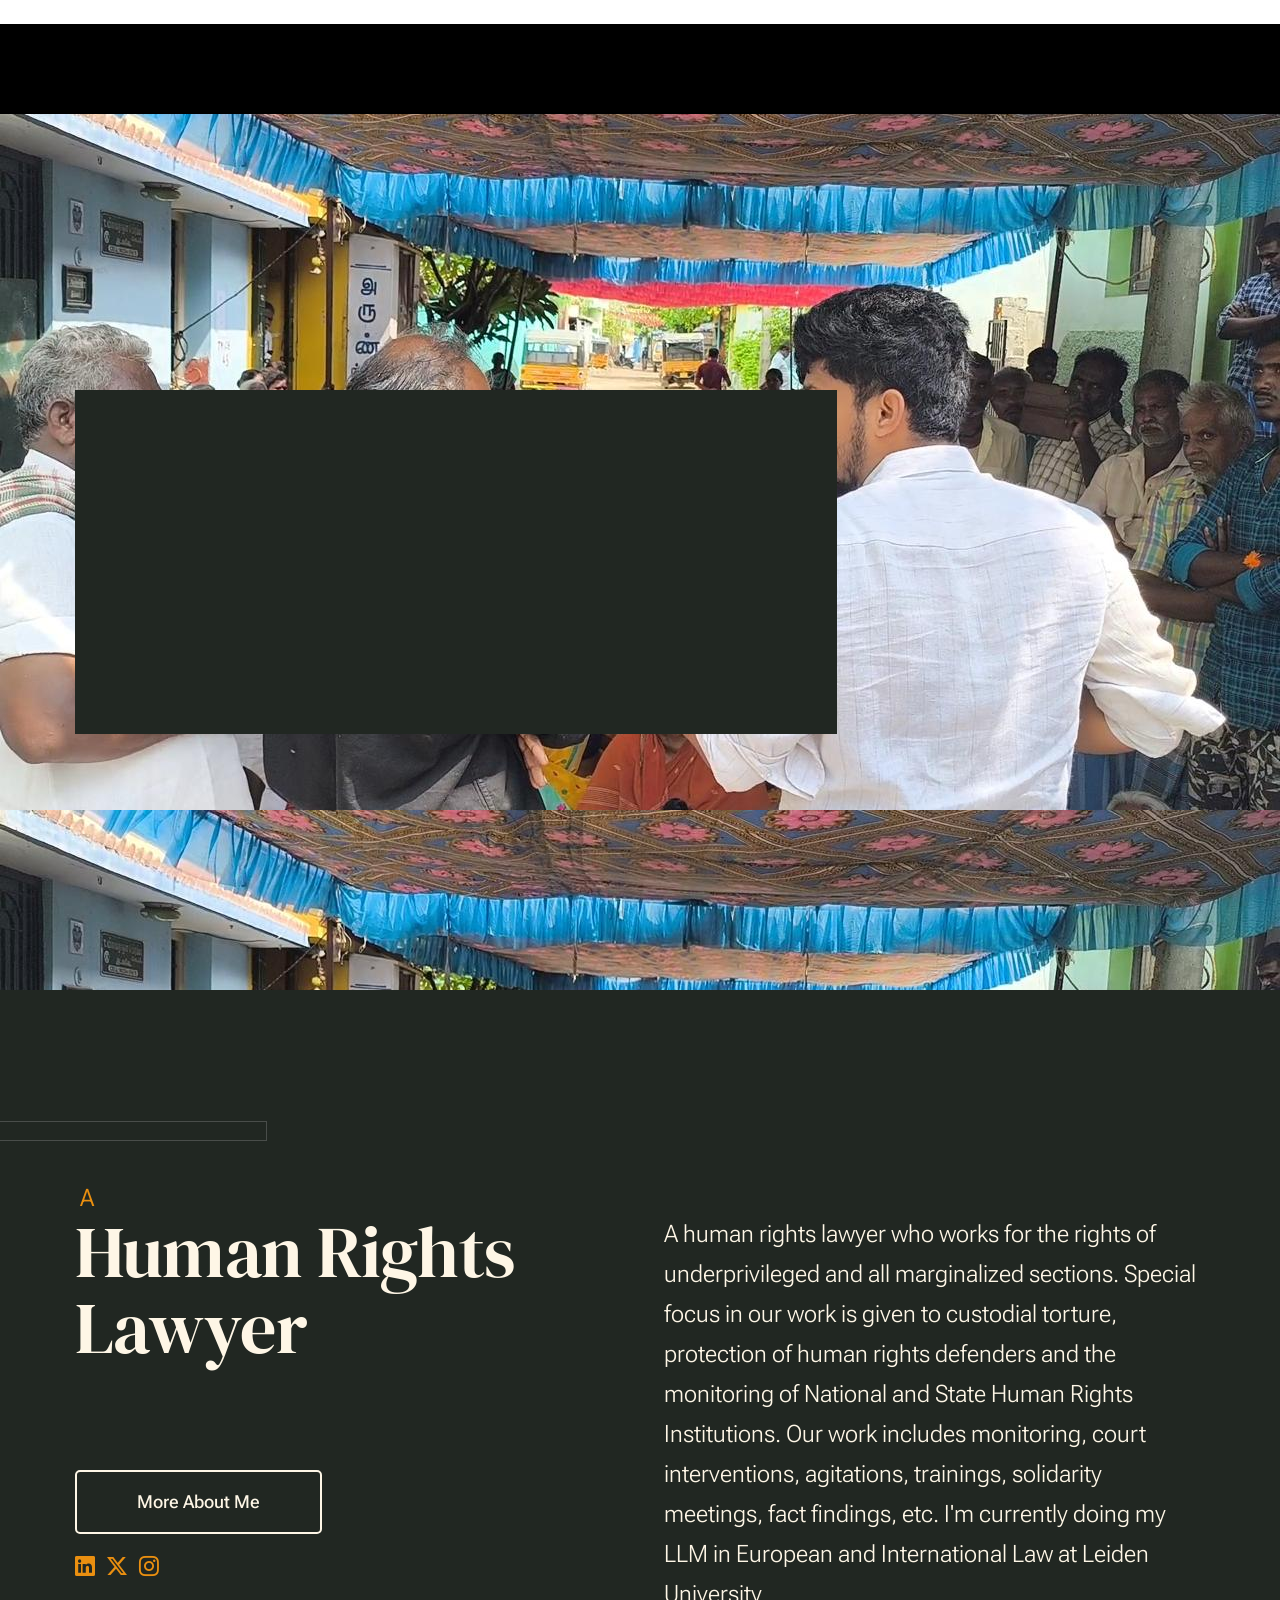
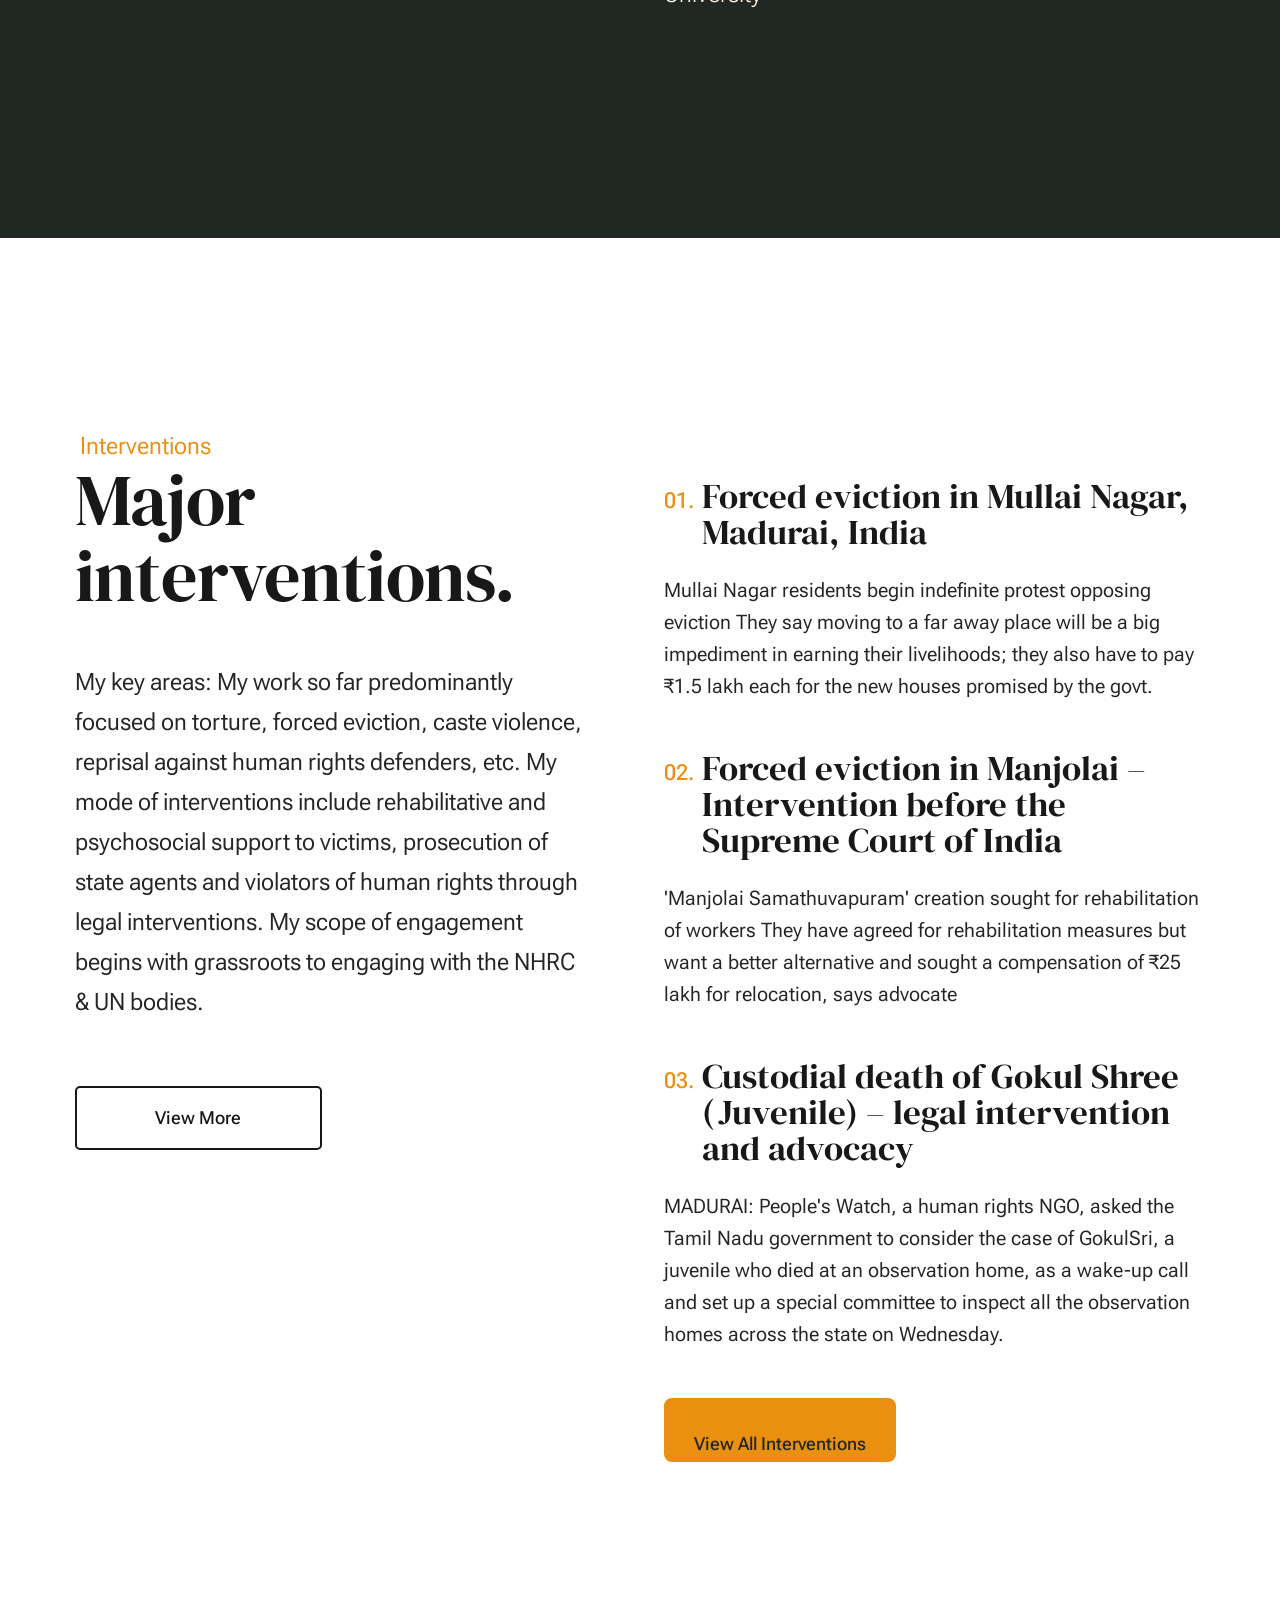
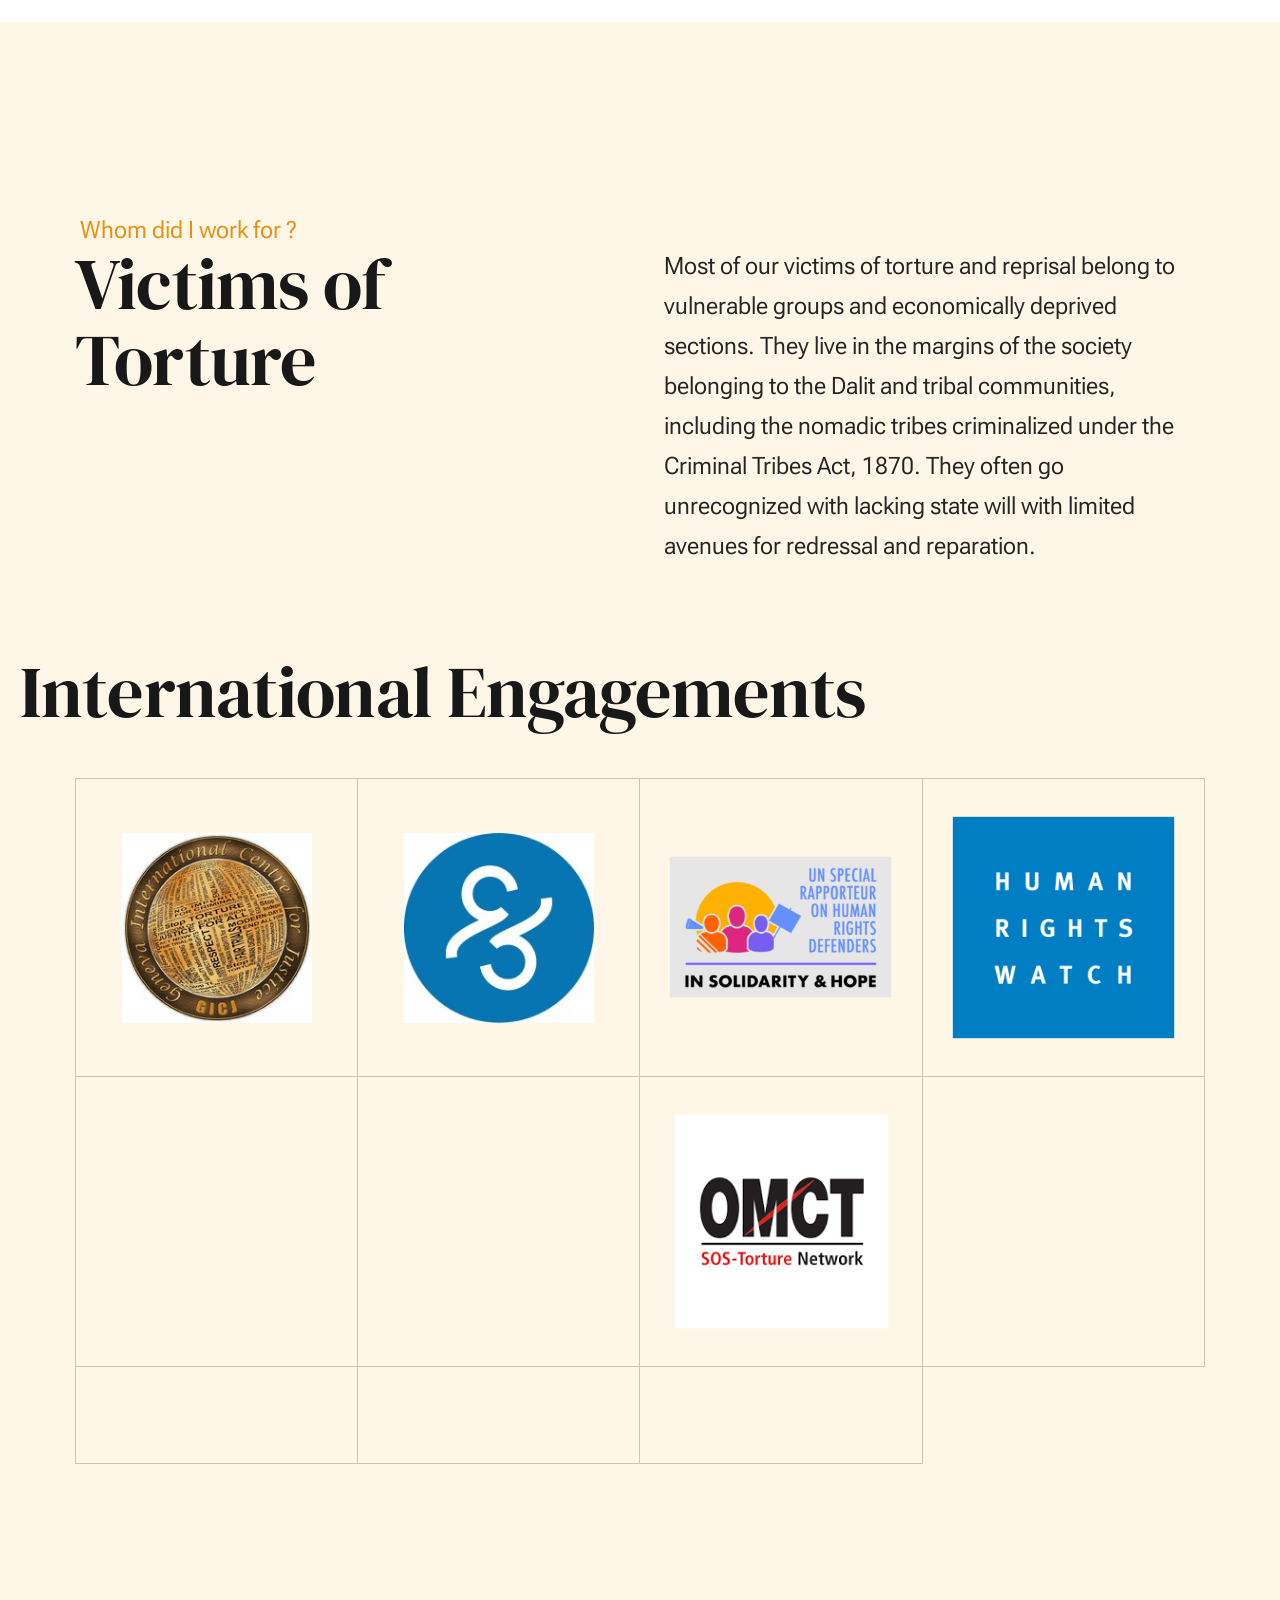
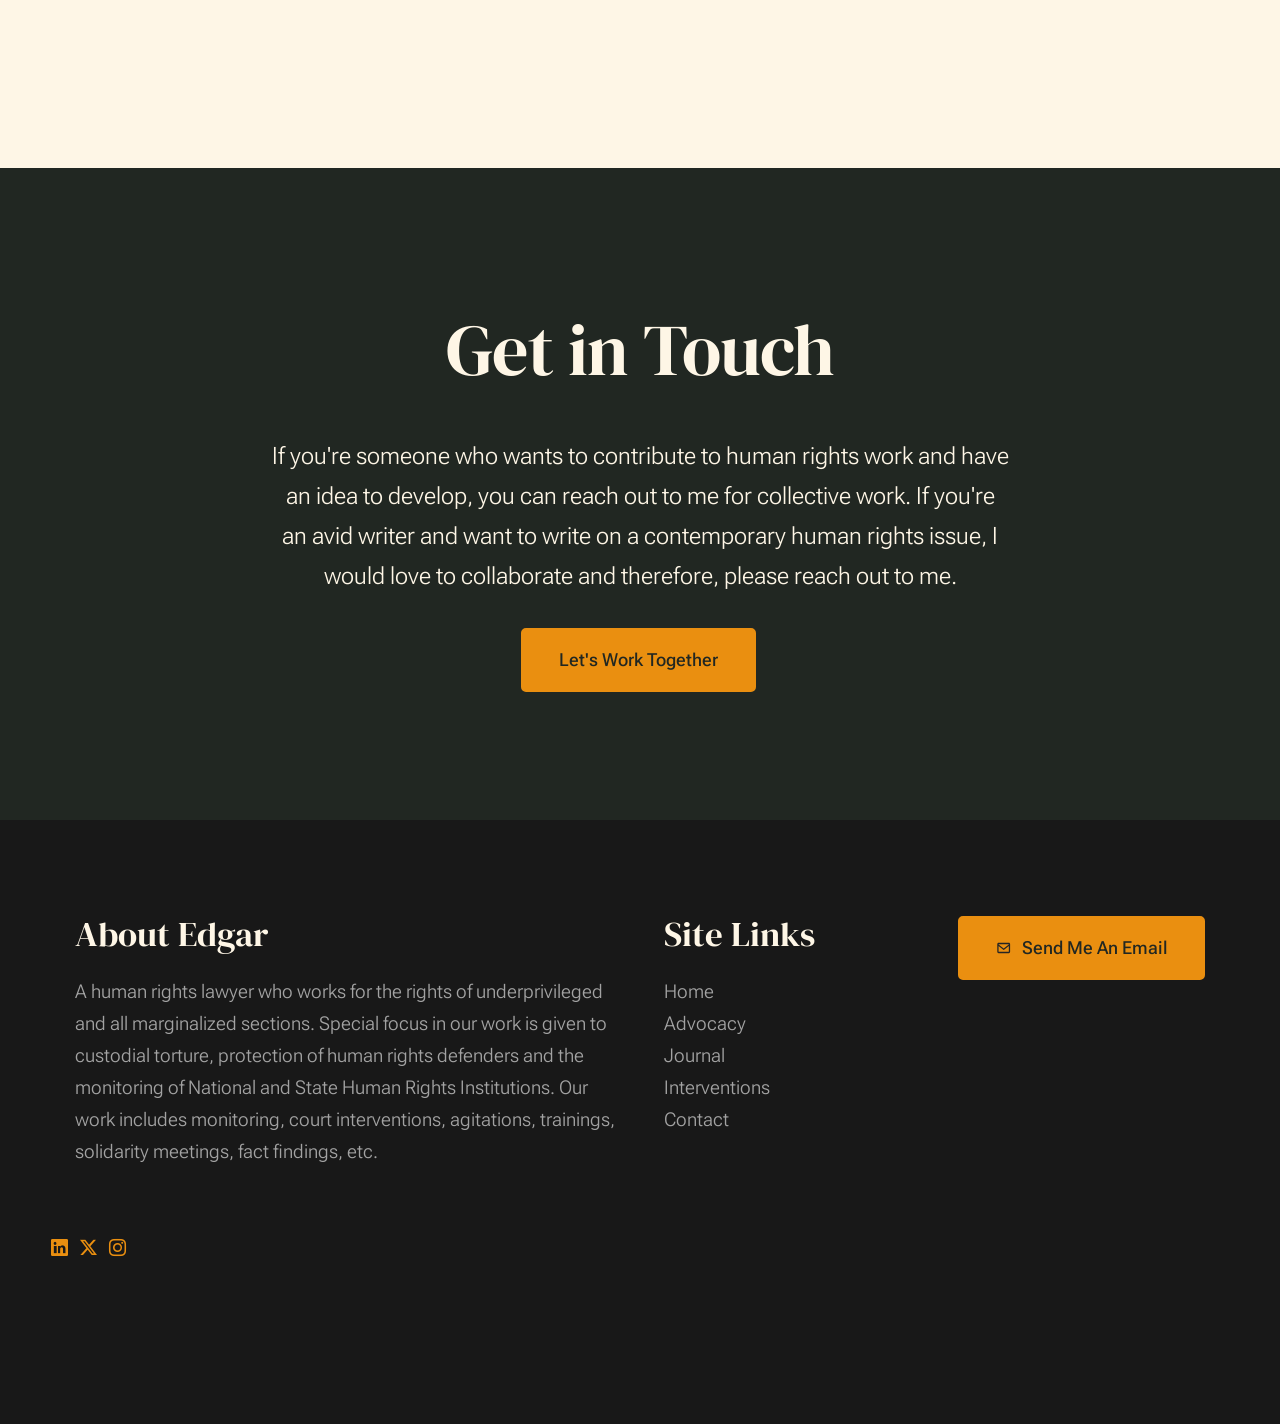
==== commit ec14ec2a: "Update index.html" ====
--- a/index.html
+++ b/index.html
@@ -52,67 +52,37 @@
 
         ================================================== -->
 
-        <header class="s-header" style="background-color: black;">
-
-
+     
+ <header class="s-header">
 
             <div class="row s-header__inner width-sixteen-col">
 
-
-
                 <div class="s-header__block">
-
                     <div class="s-header__logo">
-
                         <a class="logo" href="index.html">
-
-                            <img src="Edgar_logo.png" alt="Homepage" height="15">
-
+                            <img src="Edgar_logo.png" alt="Homepage">
                         </a>
-
                     </div>
 
-
-
                     <a class="s-header__menu-toggle" href="#0"><span>Menu</span></a>
-
                 </div> <!-- end s-header__block -->
 
-
-
                 <nav class="s-header__nav">
 
-
-
                     <ul class="s-header__menu-links">
-
                         <li><a href="about.html">Interventions</a></li>
-
                         <li><a href="services.html">Advocacy</a></li>
-
                         <li><a href="blog.html">Articles</a></li>
-
                         <li><a href="contact.html">Contact</a></li>
-
                     </ul> <!-- s-header__menu-links -->
 
-
-
                     <div class="s-header__contact">
-
-                        <a href="contact.html" class="btn btn--primary s-header__contact-btn" style="align-items:center;justify-content: center; text-align: center;";">Let's Work Together</a>
-
+                        <a href="contact.html" class="btn btn--primary s-header__contact-btn">Let's Work Together</a>
                     </div> <!-- s-header__contact -->
 
-
-
                 </nav> <!-- end s-header__nav -->
 
-
-
             </div> <!-- end s-header__inner -->
-
-
 
         </header> <!-- end s-header -->
 
--- a/styles.css
+++ b/styles.css
@@ -4772,3 +4772,77 @@
 .contact-list li {
 	padding-left: 0;
 }
+
+	.s-header {
+    background-color: #000;
+    width: 100%;
+    min-height: 90px;
+    display: flex;
+    align-items: center;
+    position: relative;
+    z-index: 1000;
+}
+
+.s-header__inner {
+    width: 100%;
+    display: flex;
+    align-items: center;
+    justify-content: space-between;
+}
+
+.s-header__block {
+    display: flex;
+    align-items: center;
+}
+
+.s-header__logo {
+    display: flex;
+    align-items: center;
+    height: 90px;
+    padding: 0 20px;
+}
+
+.s-header__logo .logo {
+    display: flex;
+    align-items: center;
+    height: 100%;
+}
+
+.s-header__logo img {
+    display: block;
+    max-height: 70px;
+    width: auto;
+    object-fit: contain;
+}
+
+.s-header__nav {
+    display: flex;
+    align-items: center;
+    justify-content: space-between;
+    flex: 1;
+    margin-left: 30px;
+}
+
+.s-header__menu-links {
+    display: flex;
+    align-items: center;
+    gap: 30px;
+    list-style: none;
+    margin: 0;
+    padding: 0;
+}
+
+.s-header__menu-links a {
+    color: #bfbfbf;
+    text-decoration: none;
+}
+
+.s-header__contact {
+    display: flex;
+    align-items: center;
+}
+
+.s-header__contact-btn {
+    padding: 14px 28px;
+    border-radius: 8px;
+}
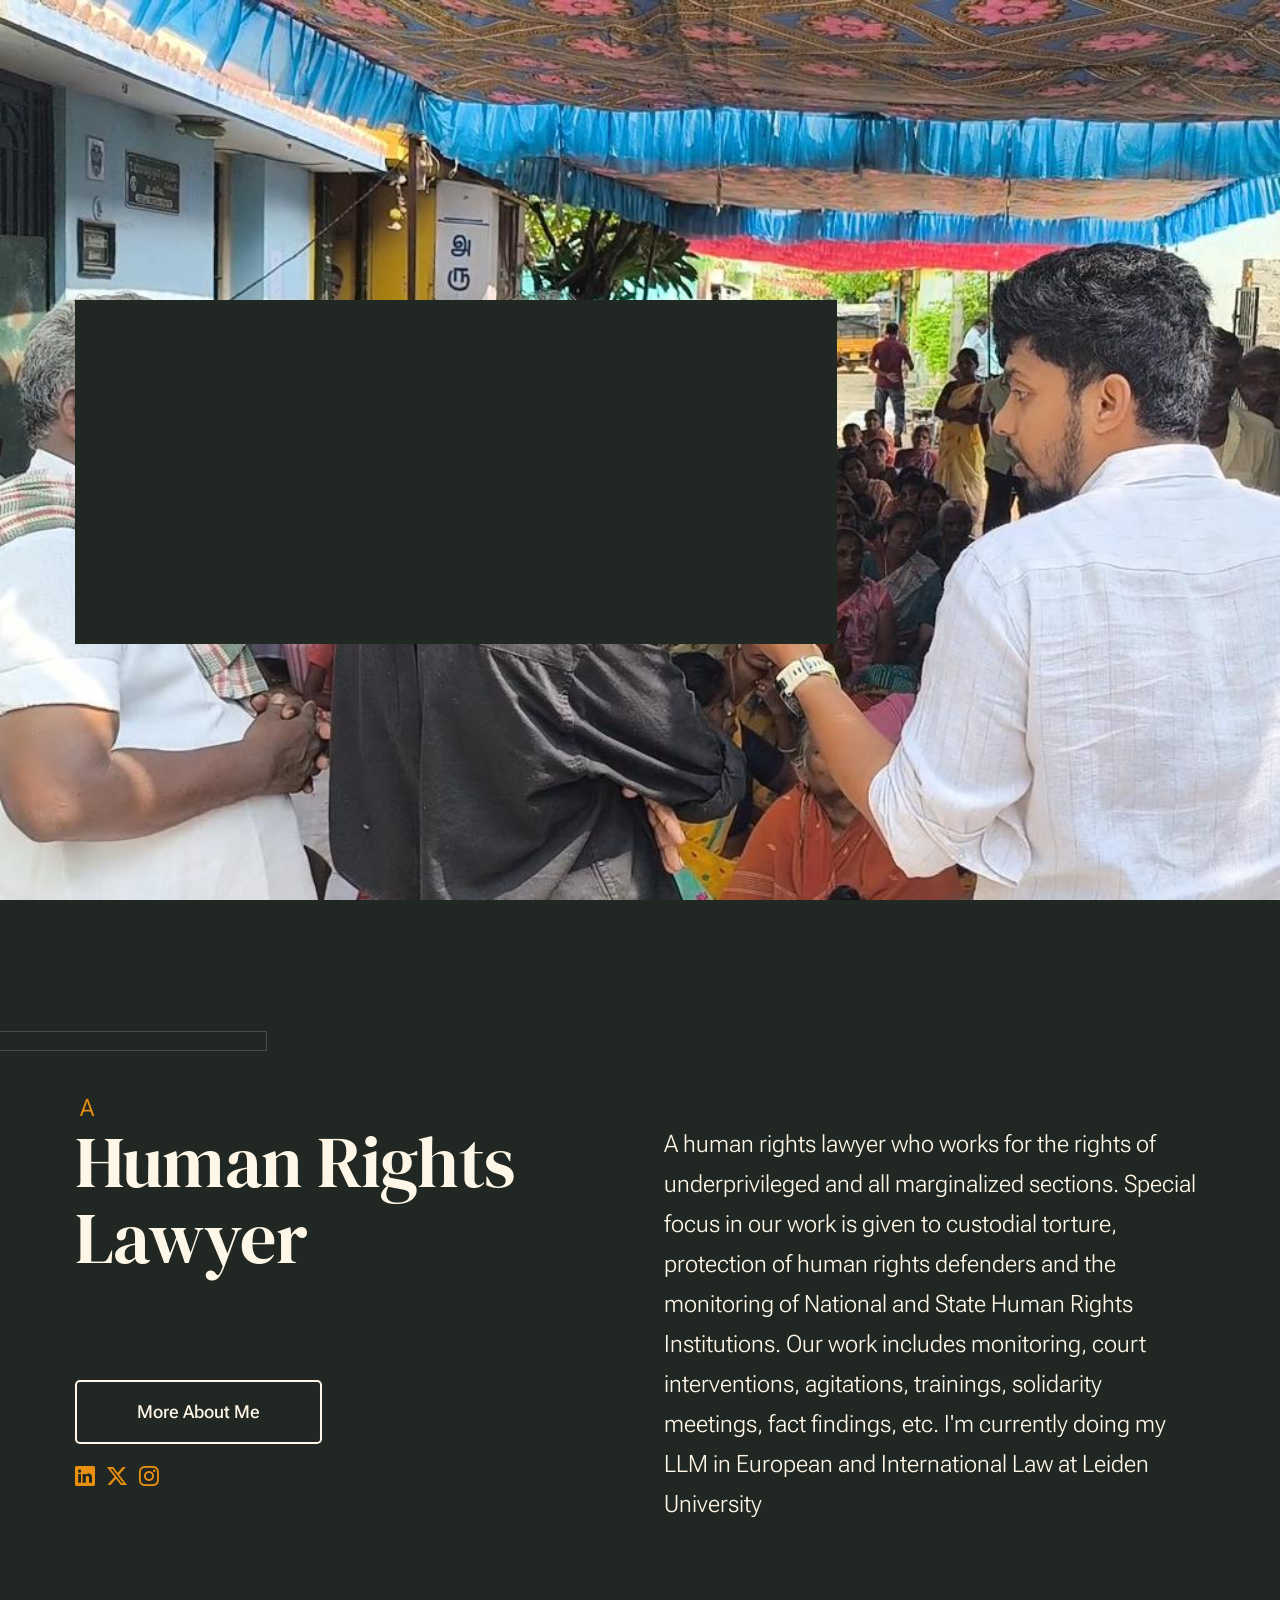
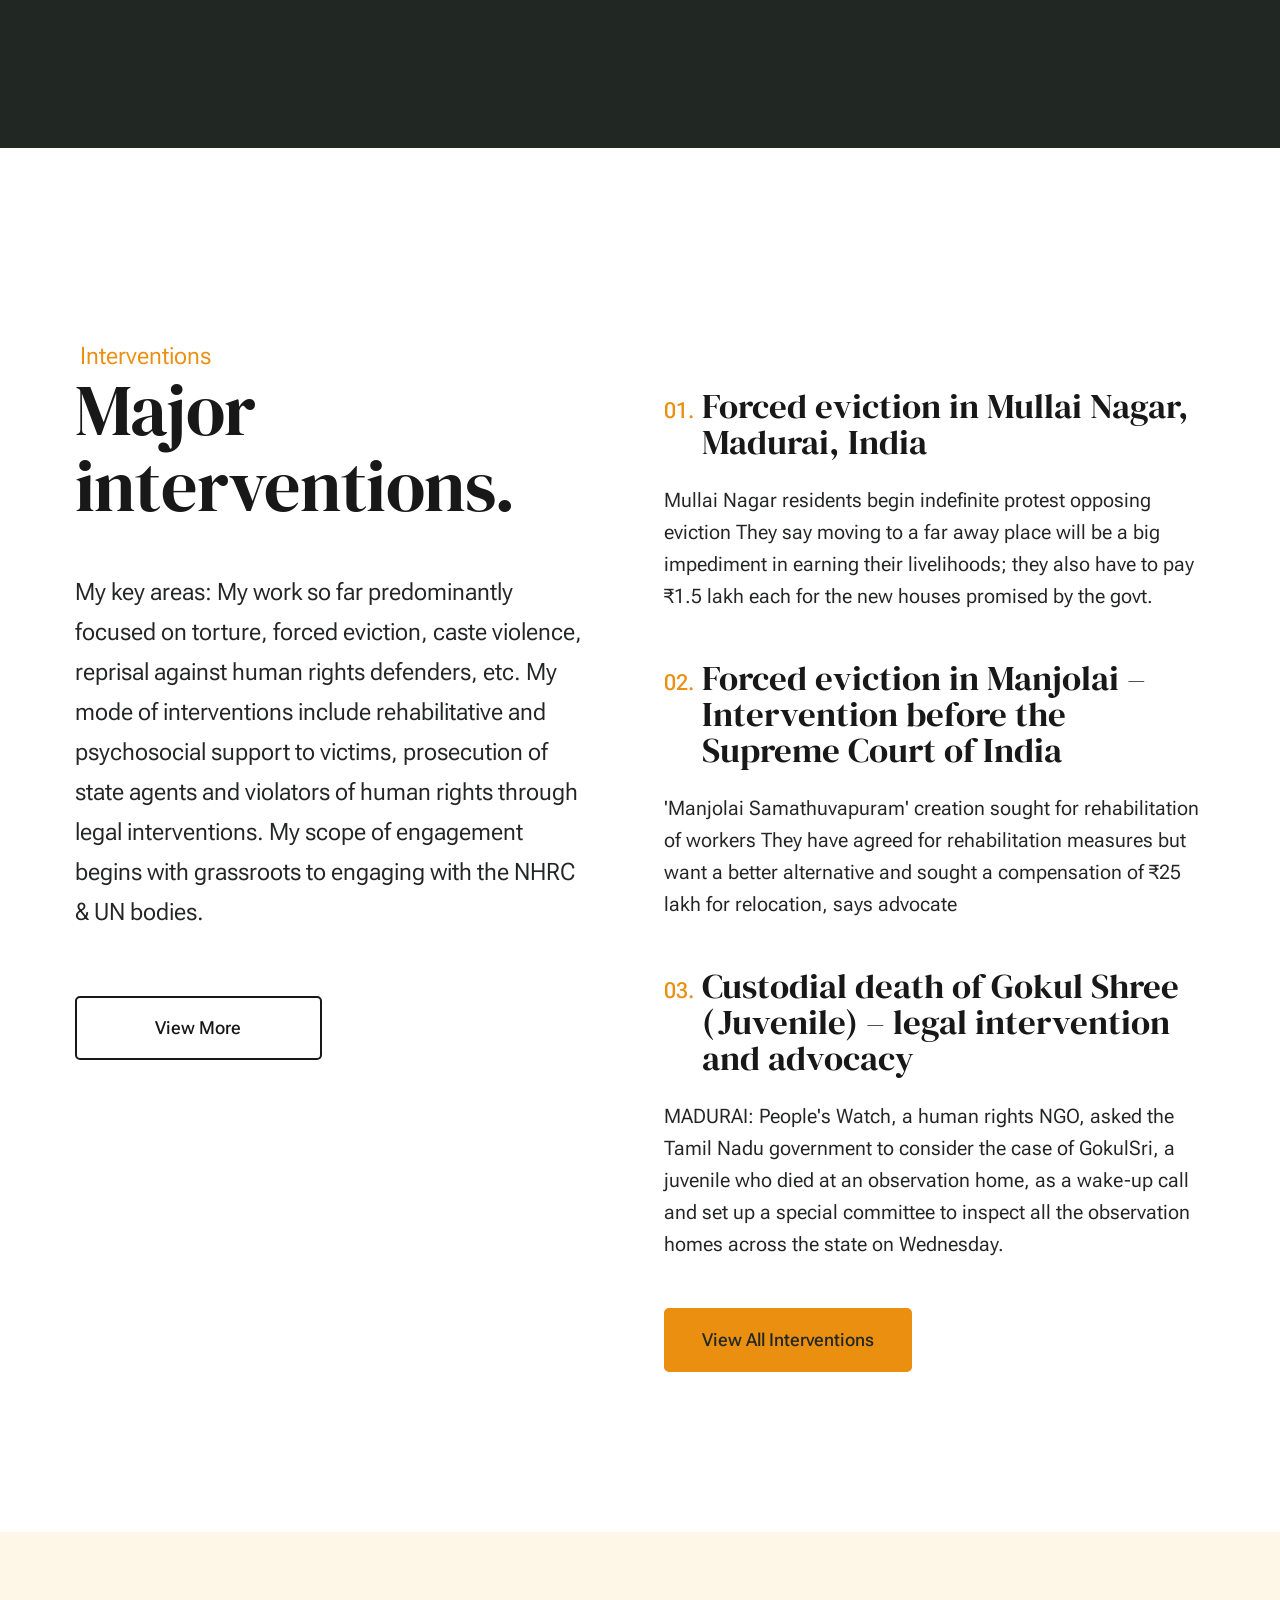
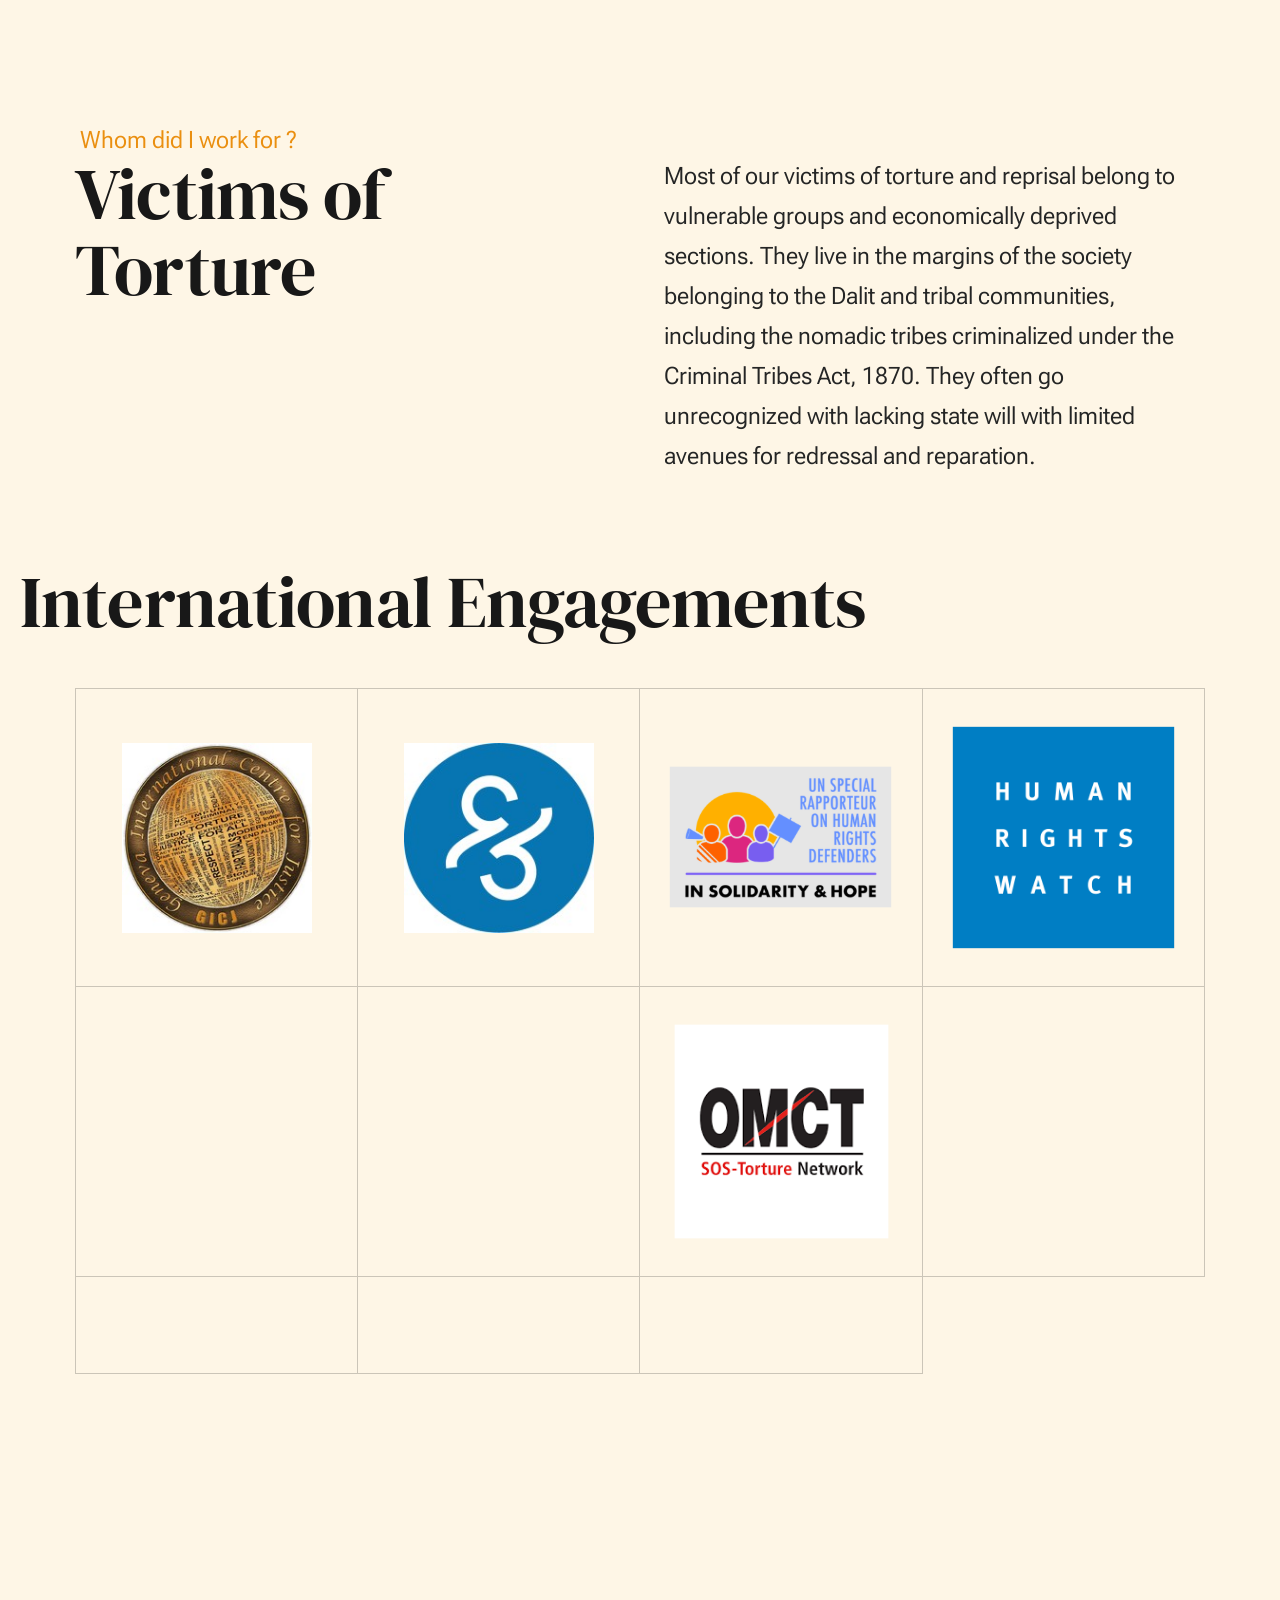
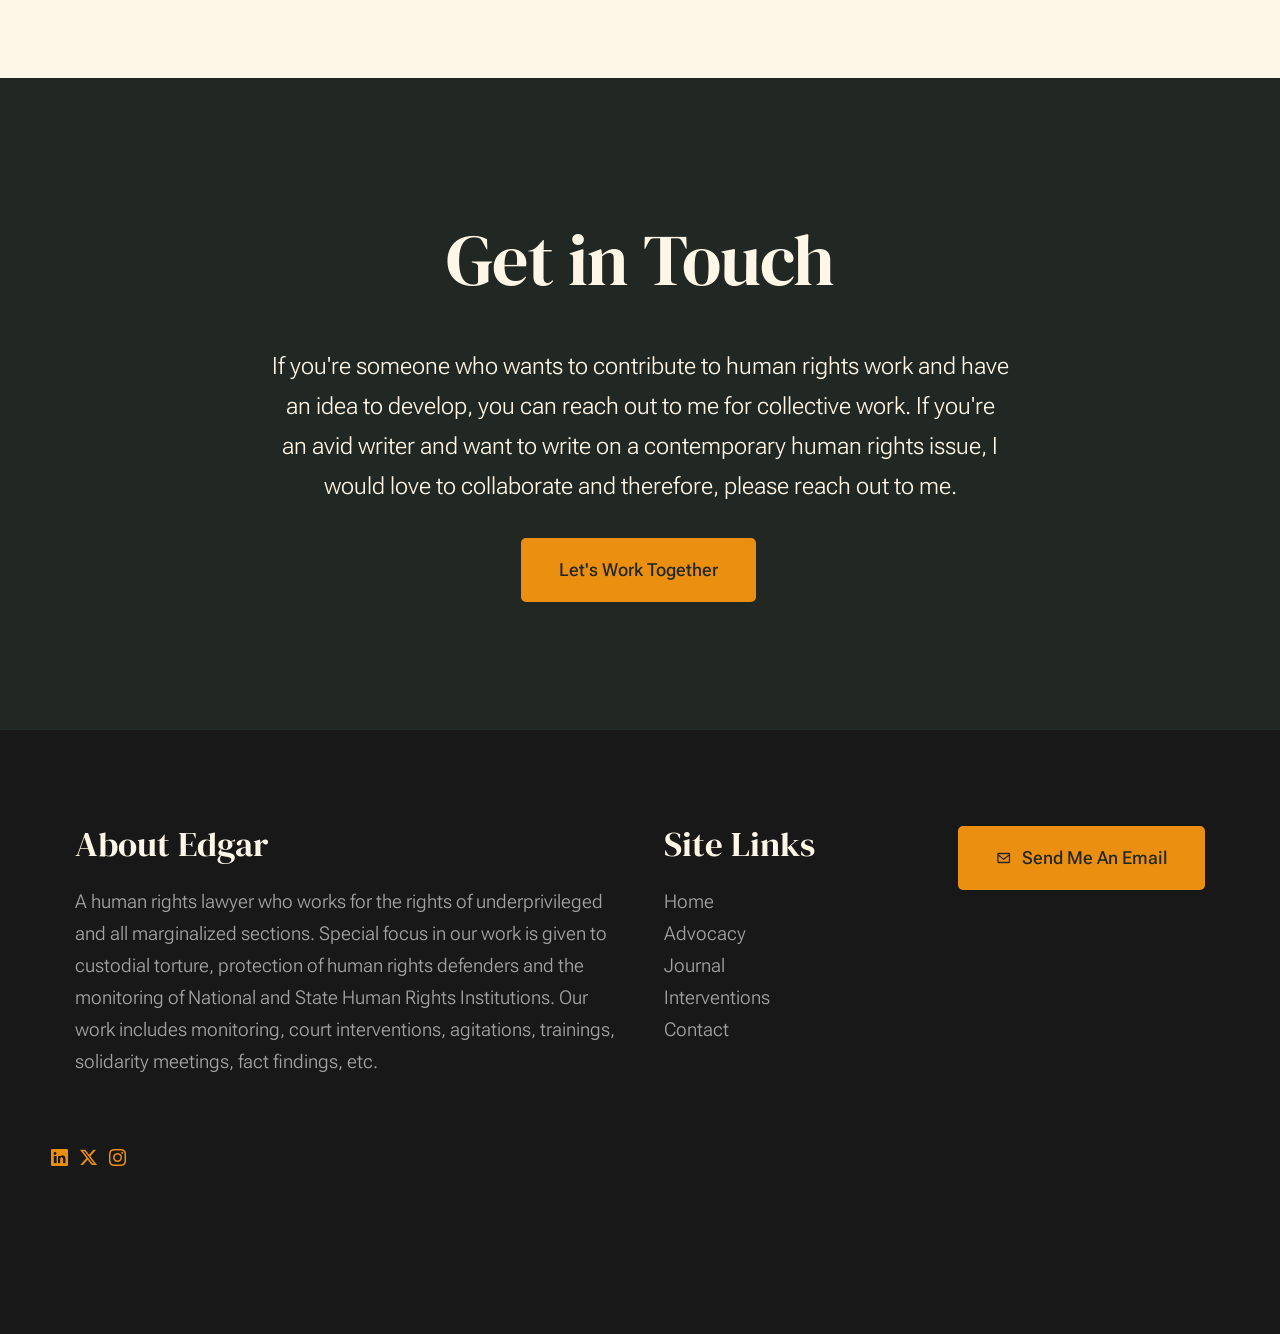
==== commit 5ba1774b: "Update index.html" ====
--- a/index.html
+++ b/index.html
@@ -96,7 +96,7 @@
 
             <!-- intro
             ----------------------------------------------- -->
-            <section id="intro" class="s-intro" style="background-image: url(Edgar_contact.jpeg);">
+            <section id="intro" class="s-intro" style="background-image: url(Edgar_contact.jpeg); background-size: cover;">
 
                 <div class="row s-intro__content width-sixteen-col">
 
@@ -357,13 +357,13 @@
                             <div class="clients-list__item"
                                 style="display: flex; align-items: center;justify-content: center;justify-items: center;">
                                 <a
-                                    href="https://srdefenders.org/india-death-of-environmental-human-rights-defender-jagabar-ali-joint-communication/">
+                                    href="https://www.linkedin.com/feed/update/urn:li:activity:7442478010617860096/">
                                     <img src="geneva_international_centre_for_justice_logo.jpg" alt="">
                                 </a>
                             </div>
                             <div class="column clients-list__item"
                                 style="display: flex; align-items: center;justify-content: center;justify-items: center;">
-                                <a href="#0">
+                                <a href="https://justiceandpeace.nl/en/international-human-rights-day-young-voices-on-courage-protection-and-the-future-of-human-rights/">
                                     <img src="justice_and_peace_nederland_logo.jpg" alt="">
                                 </a>
                             </div>
--- a/styles.css
+++ b/styles.css
@@ -4772,77 +4772,3 @@
 .contact-list li {
 	padding-left: 0;
 }
-
-	.s-header {
-    background-color: #000;
-    width: 100%;
-    min-height: 90px;
-    display: flex;
-    align-items: center;
-    position: relative;
-    z-index: 1000;
-}
-
-.s-header__inner {
-    width: 100%;
-    display: flex;
-    align-items: center;
-    justify-content: space-between;
-}
-
-.s-header__block {
-    display: flex;
-    align-items: center;
-}
-
-.s-header__logo {
-    display: flex;
-    align-items: center;
-    height: 90px;
-    padding: 0 20px;
-}
-
-.s-header__logo .logo {
-    display: flex;
-    align-items: center;
-    height: 100%;
-}
-
-.s-header__logo img {
-    display: block;
-    max-height: 70px;
-    width: auto;
-    object-fit: contain;
-}
-
-.s-header__nav {
-    display: flex;
-    align-items: center;
-    justify-content: space-between;
-    flex: 1;
-    margin-left: 30px;
-}
-
-.s-header__menu-links {
-    display: flex;
-    align-items: center;
-    gap: 30px;
-    list-style: none;
-    margin: 0;
-    padding: 0;
-}
-
-.s-header__menu-links a {
-    color: #bfbfbf;
-    text-decoration: none;
-}
-
-.s-header__contact {
-    display: flex;
-    align-items: center;
-}
-
-.s-header__contact-btn {
-    padding: 14px 28px;
-    border-radius: 8px;
-}
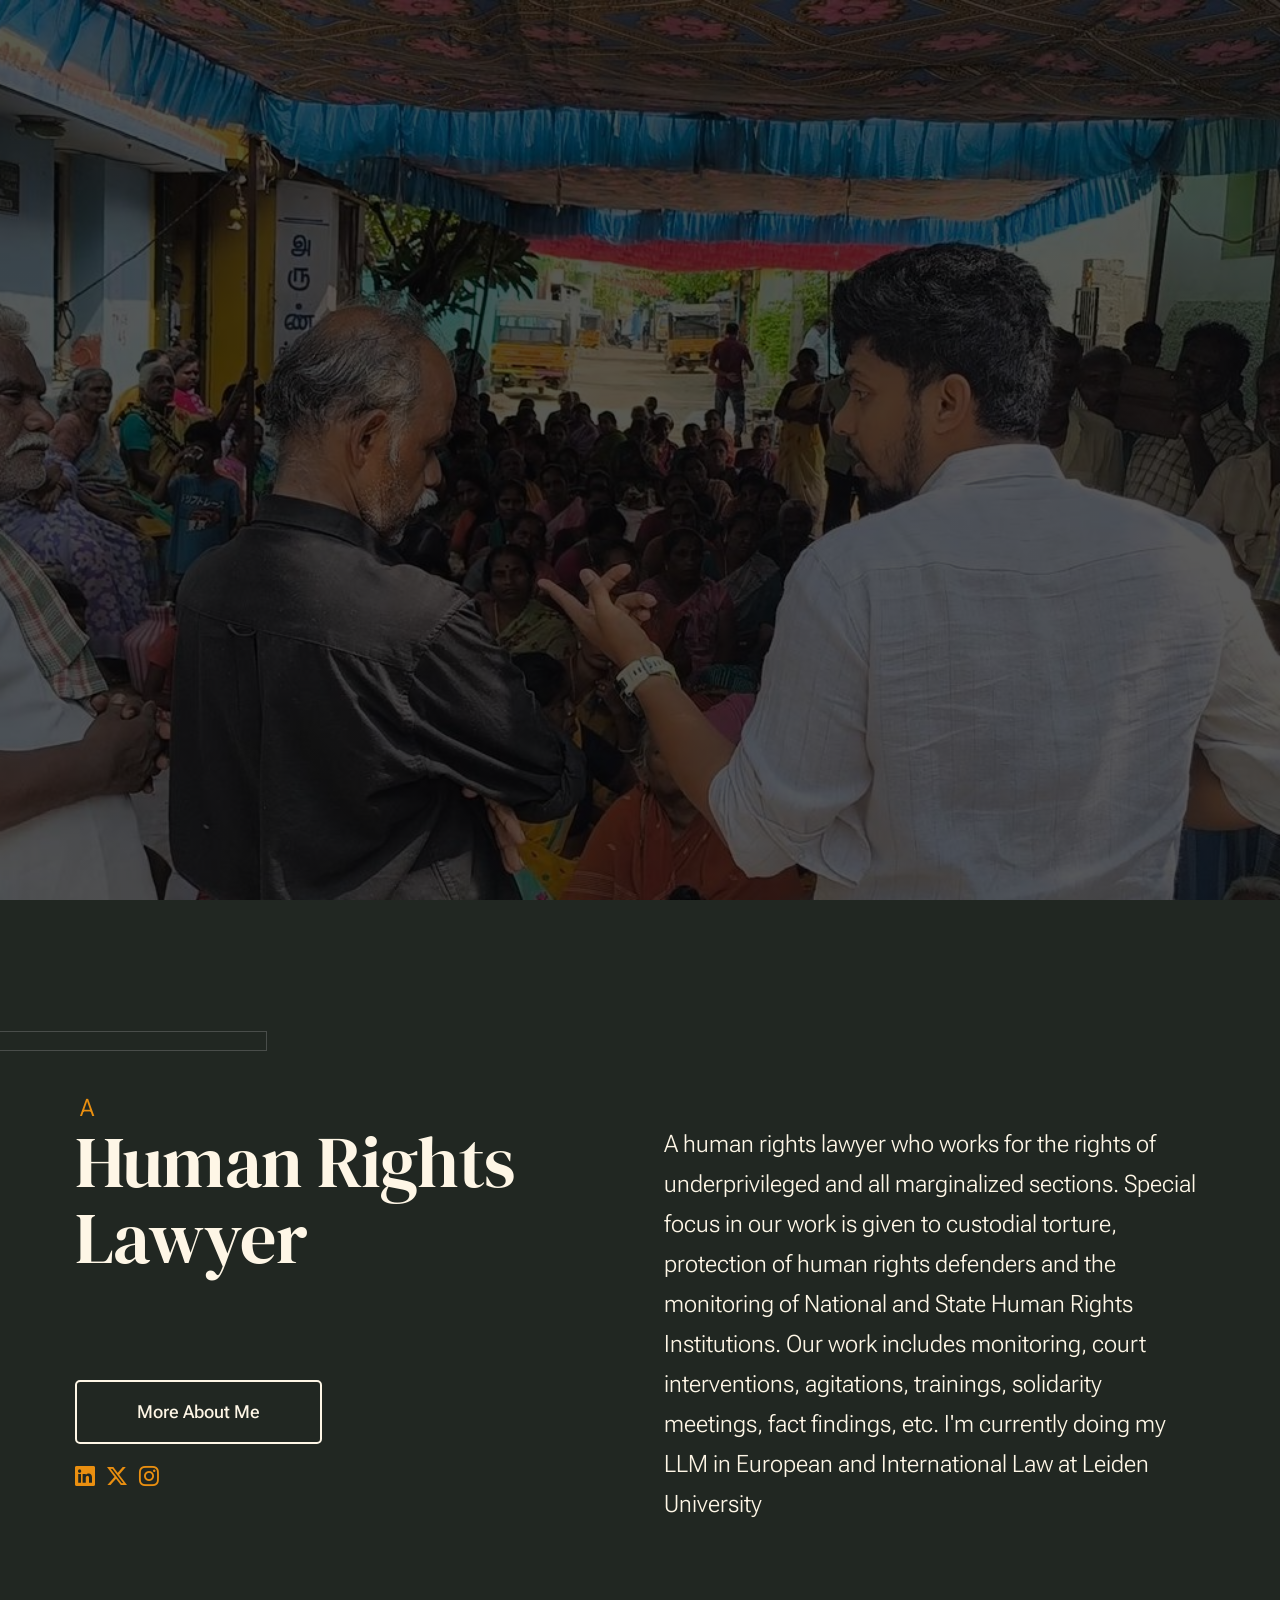
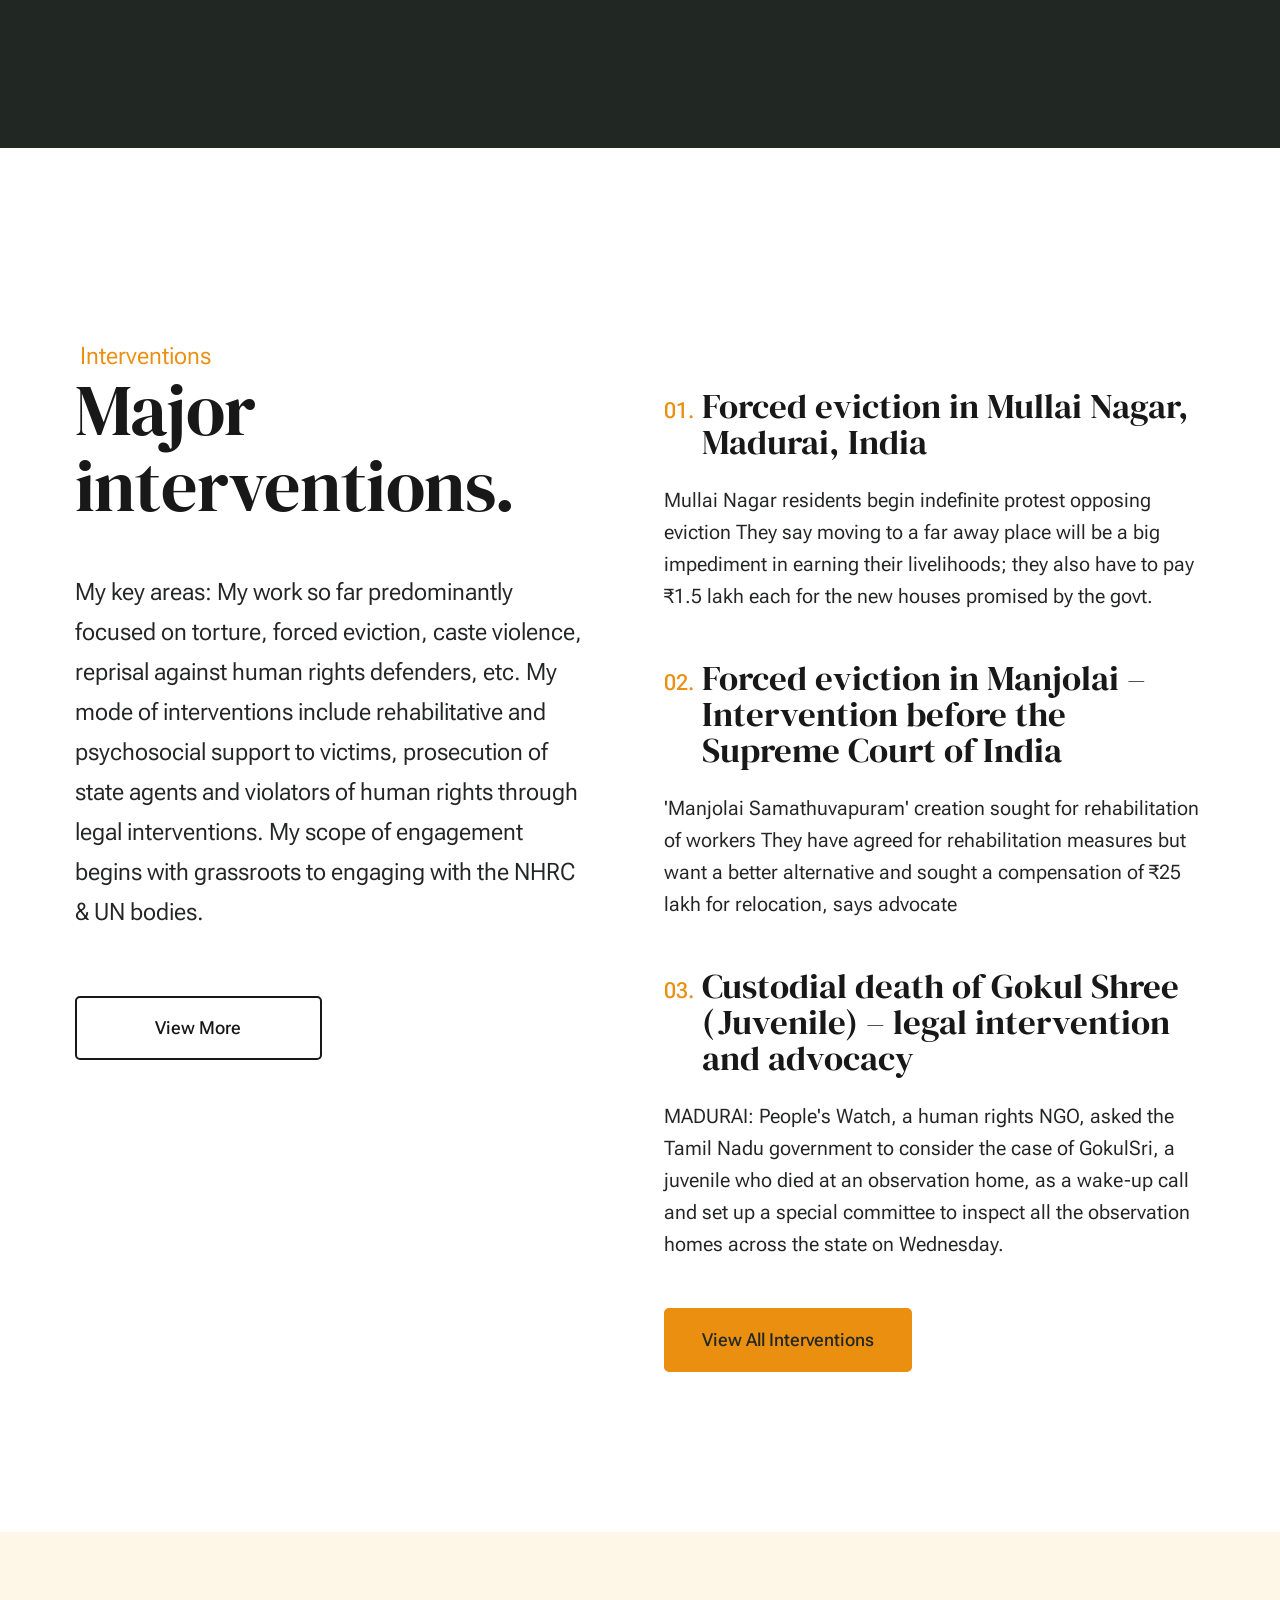
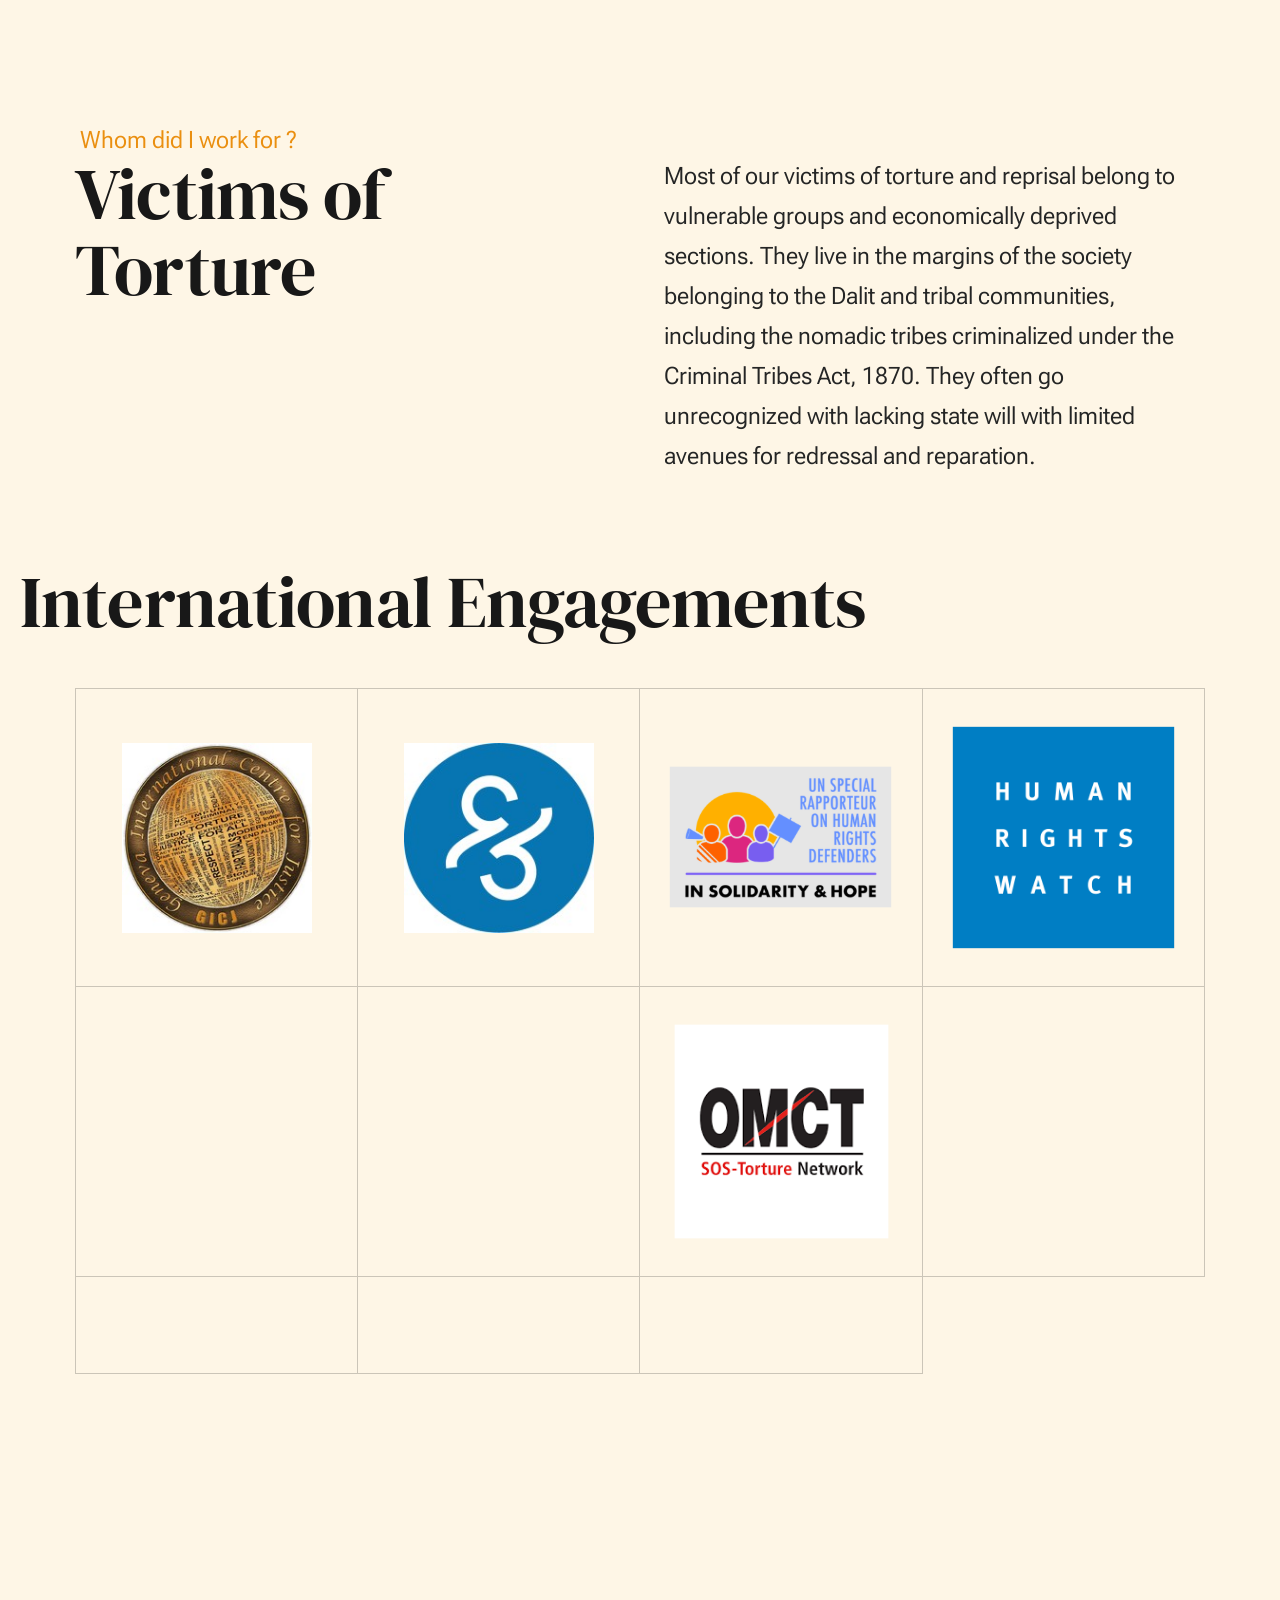
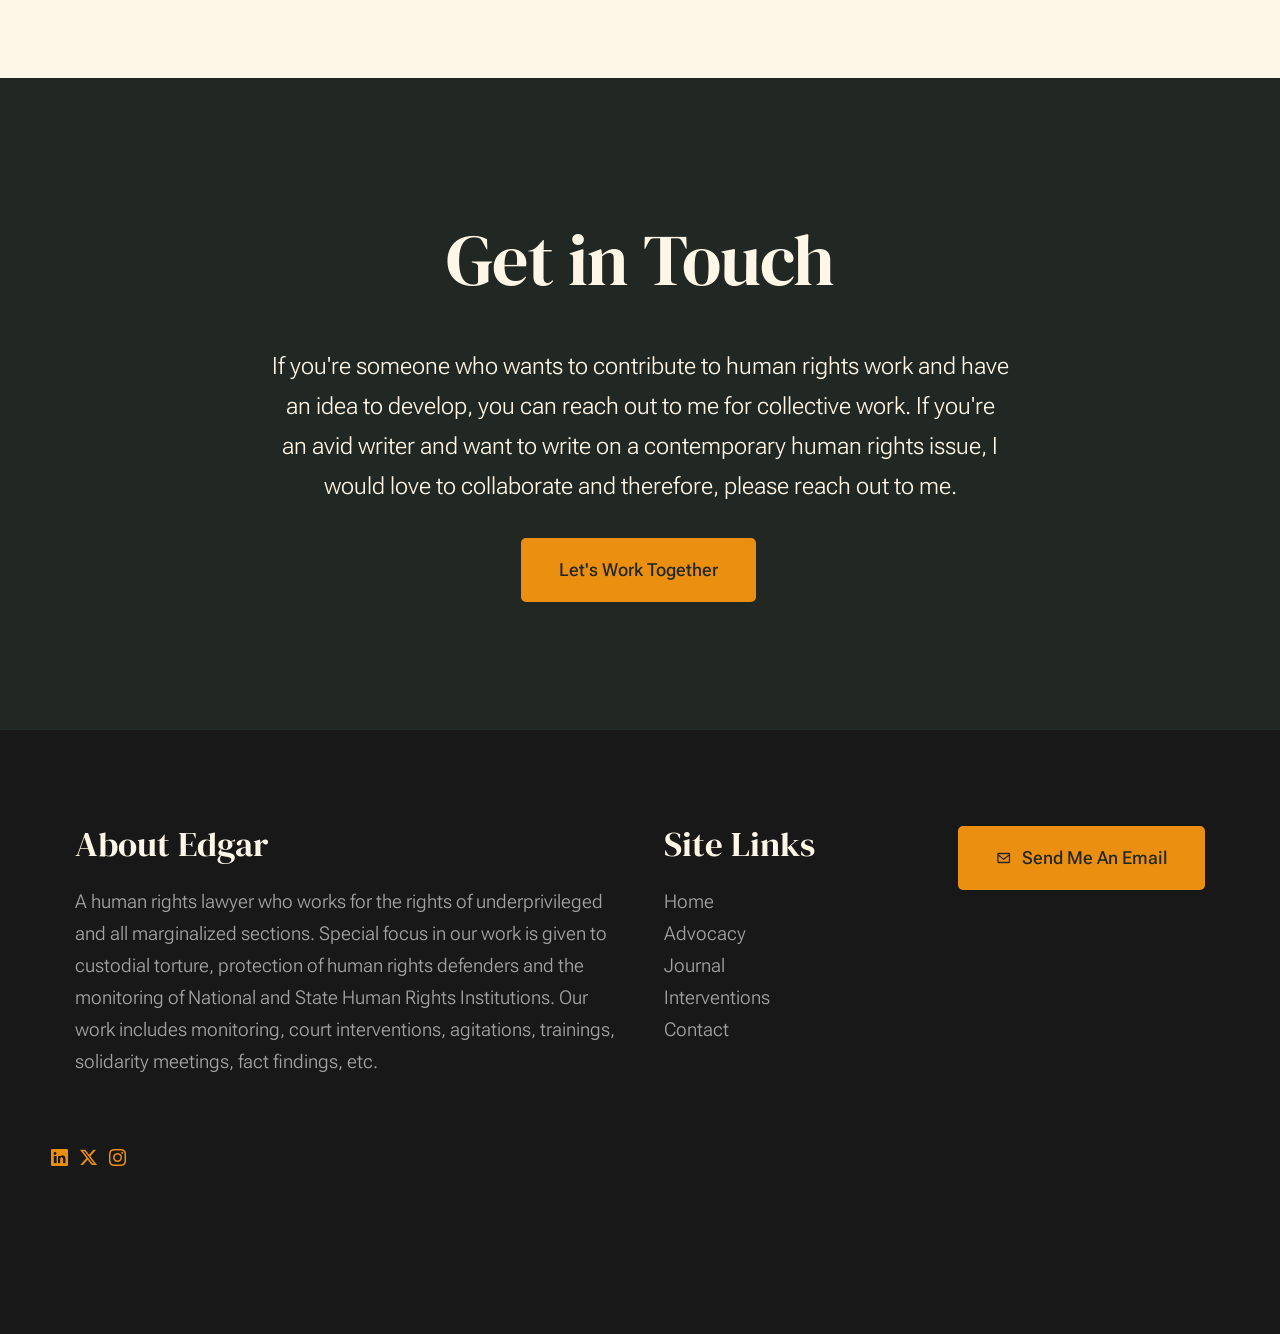
==== commit 5cd2f39d: "Update index.html" ====
--- a/index.html
+++ b/index.html
@@ -96,13 +96,13 @@
 
             <!-- intro
             ----------------------------------------------- -->
-            <section id="intro" class="s-intro" style="background-image: url(Edgar_contact.jpeg); background-size: cover;">
-
+            <!-- <section id="intro" class="s-intro" style="background-image: url(Edgar_contact.jpeg); background-size: cover;"> -->
+<section id="intro" class="s-intro" style="background-image: linear-gradient(rgba(0, 0, 0, 0.65), rgba(0, 0, 0, 0.65)), url(Edgar_contact.jpeg); background-size: cover; background-position: center; background-repeat: no-repeat;">
                 <div class="row s-intro__content width-sixteen-col">
 
                     <div class="column lg-12 s-intro__content-inner grid-block">
 
-                        <div class="s-intro__content-text" style="background-color: var(--color-2-dark)">
+                        <div class="s-intro__content-text" >
                             <div class="s-intro__content-pretitle text-pretitle">Hello, I'm Edgar</div>
                             <h1 class="s-intro__content-title";>
                              Award Winning Human Rights Defender</h1>
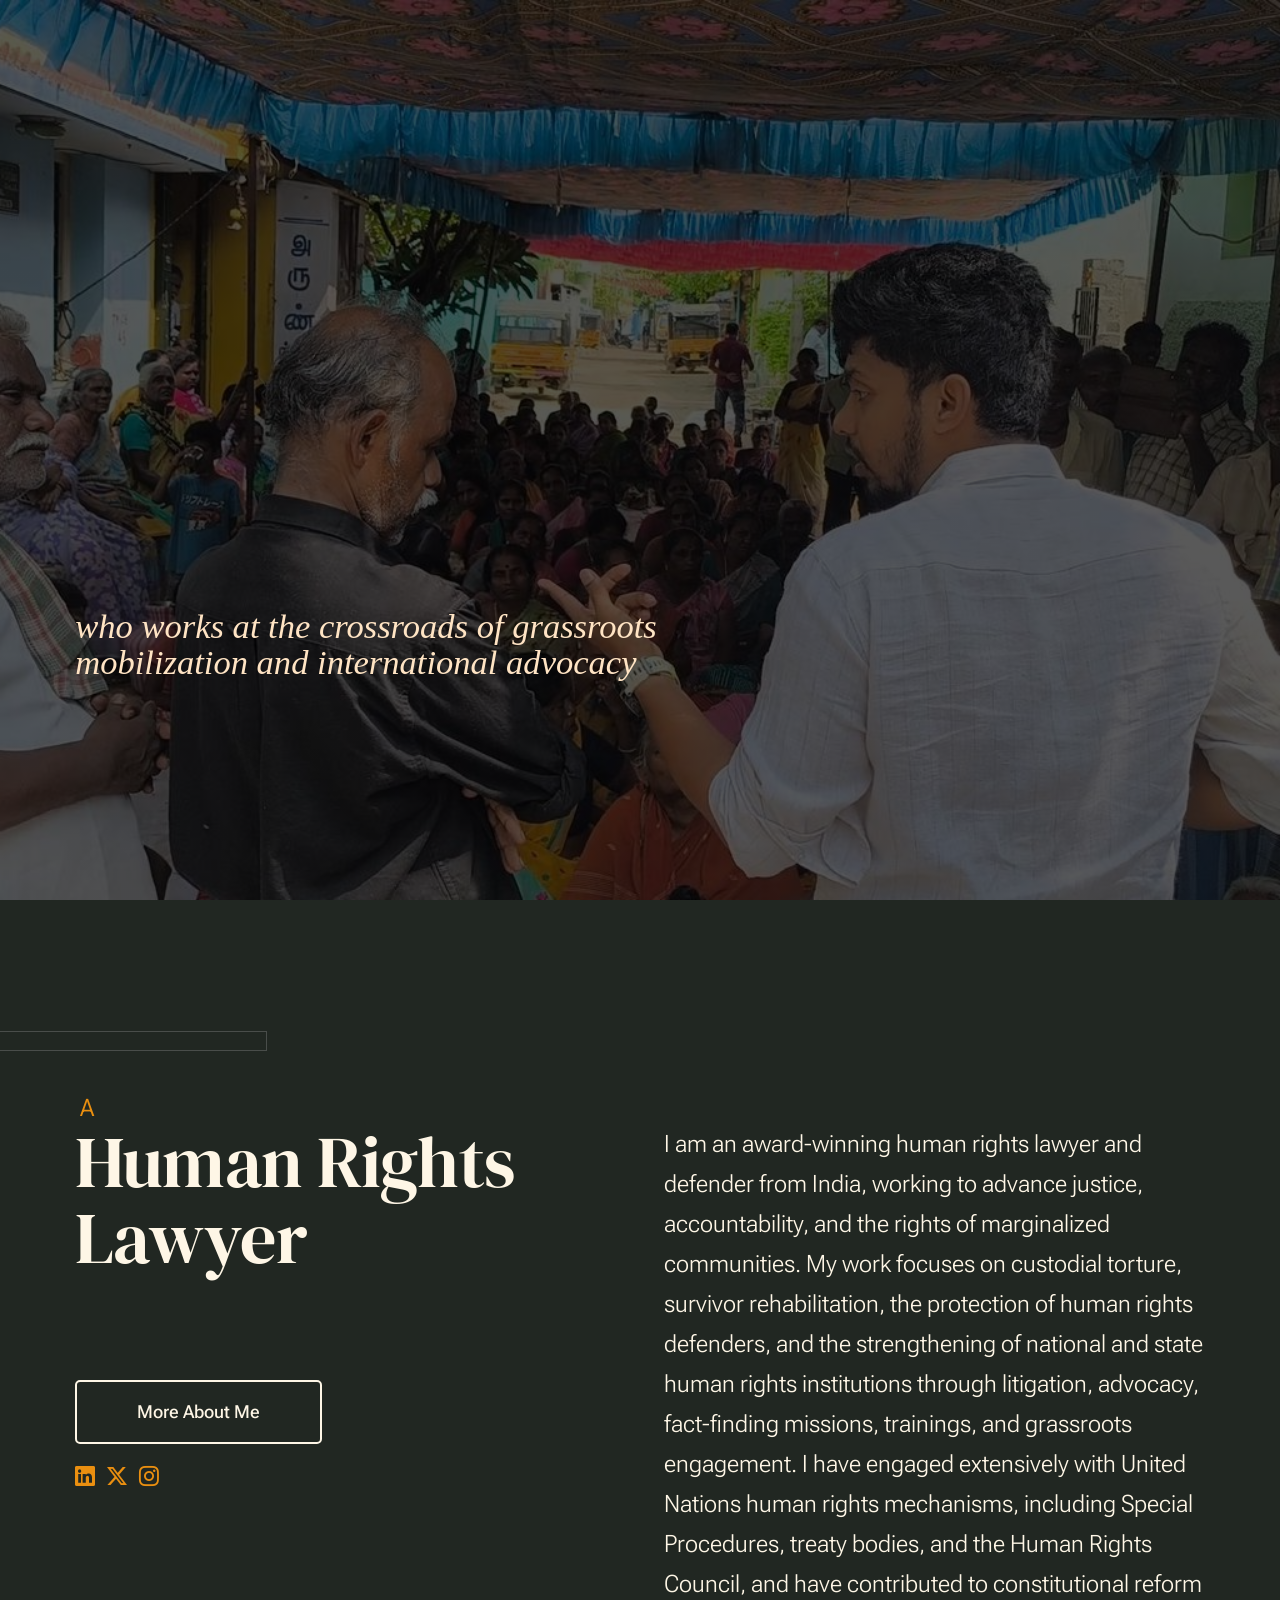
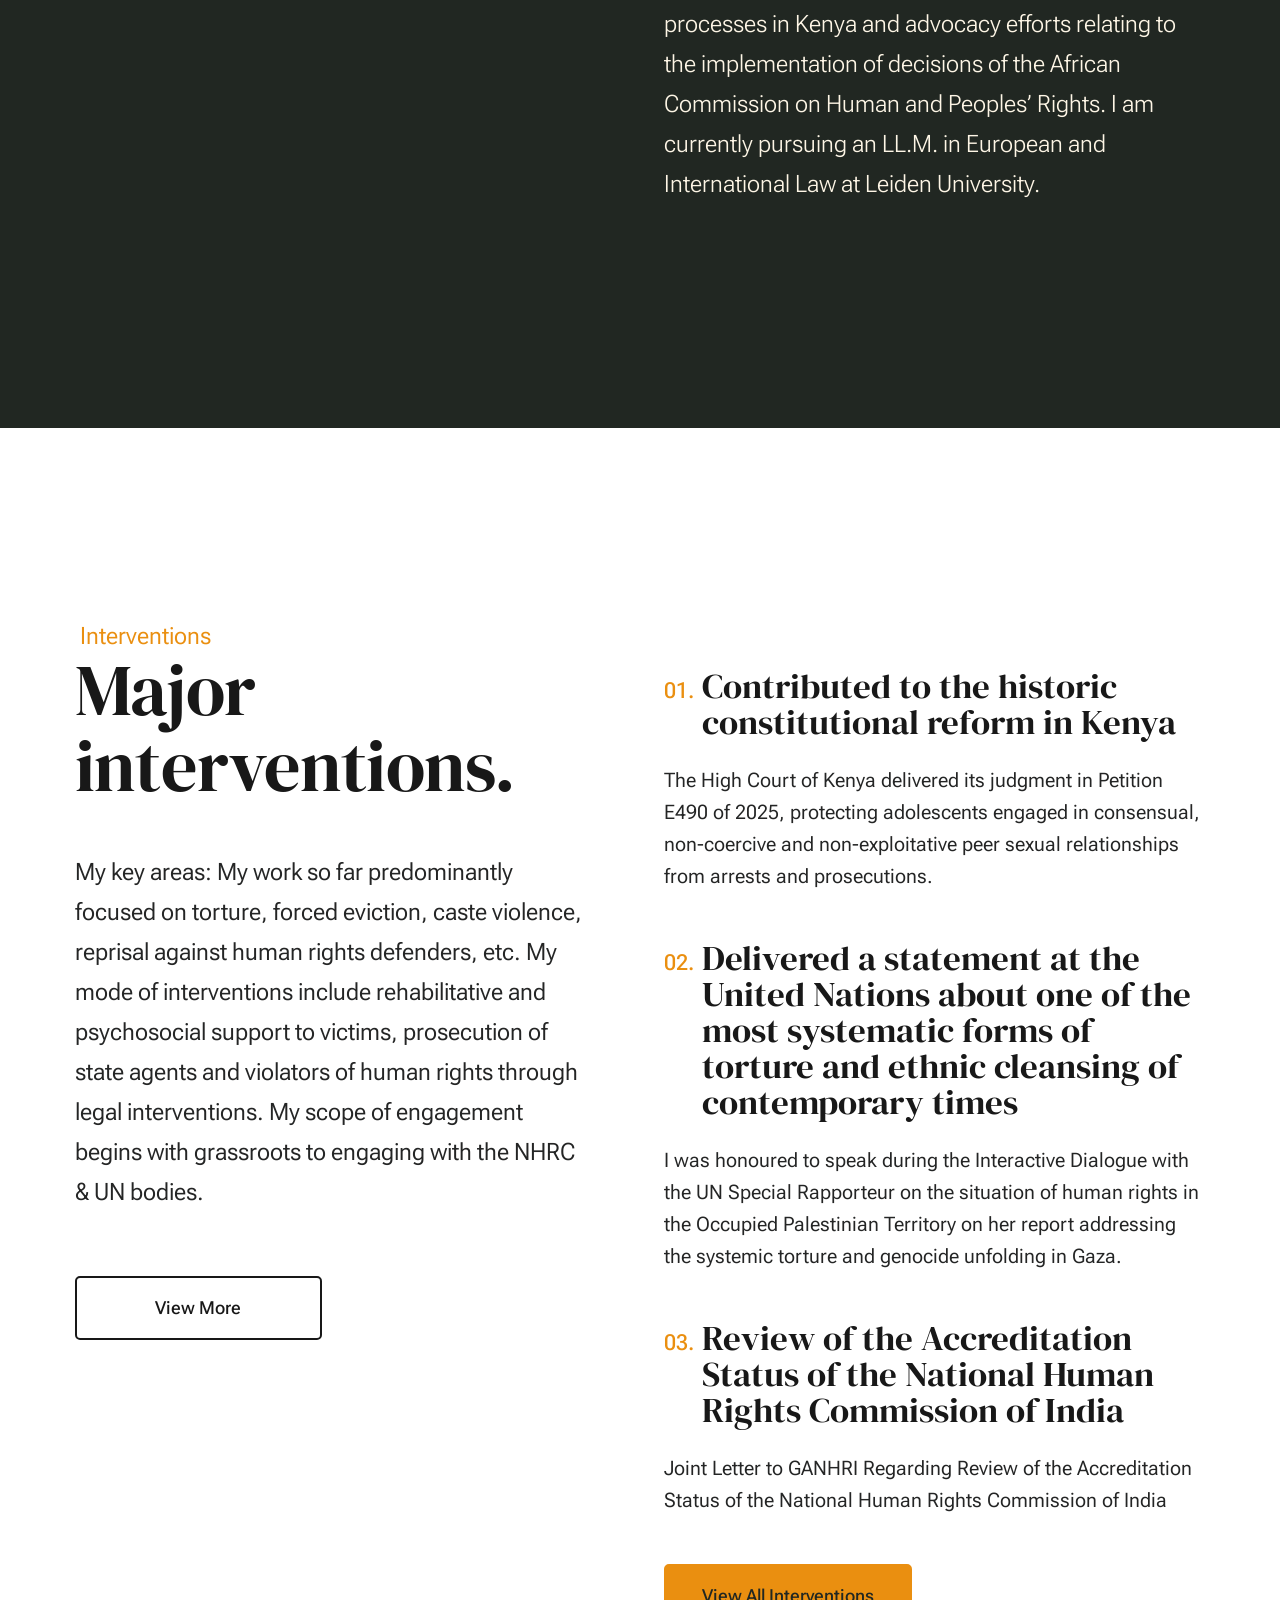
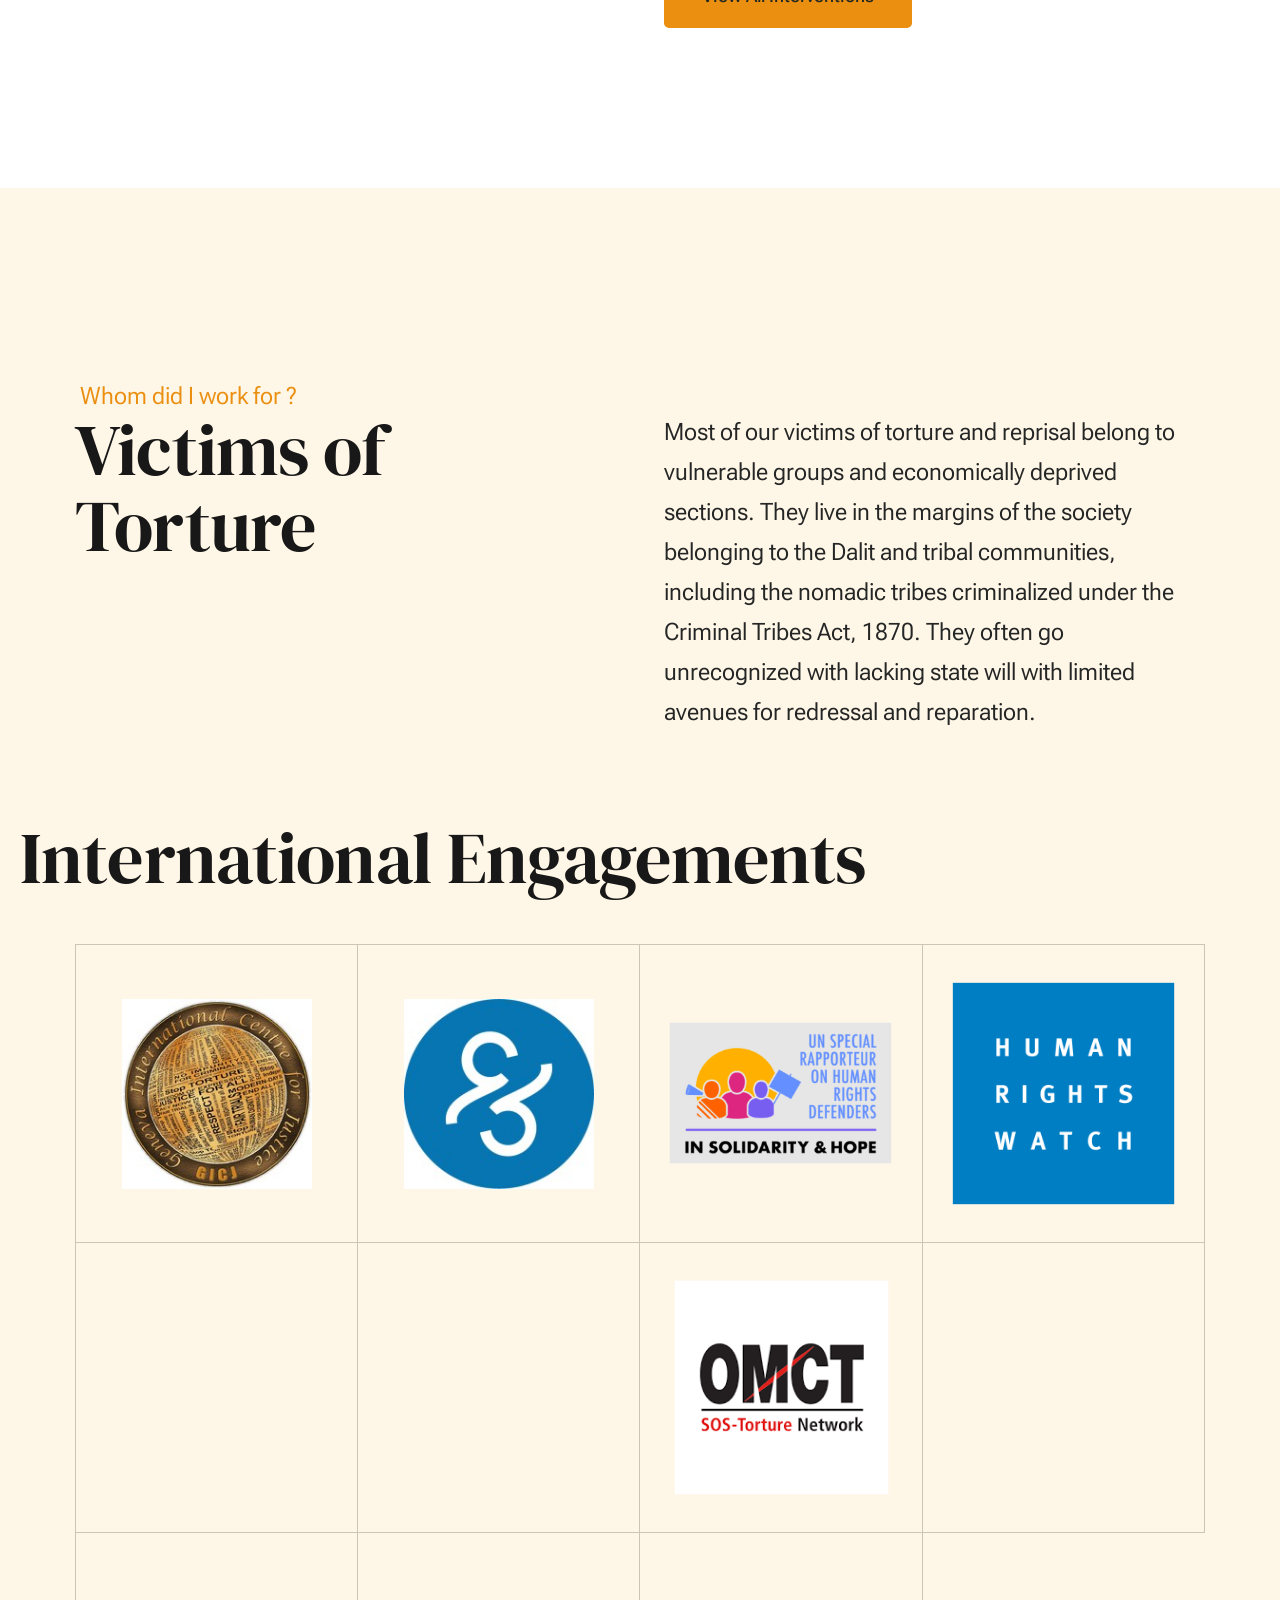
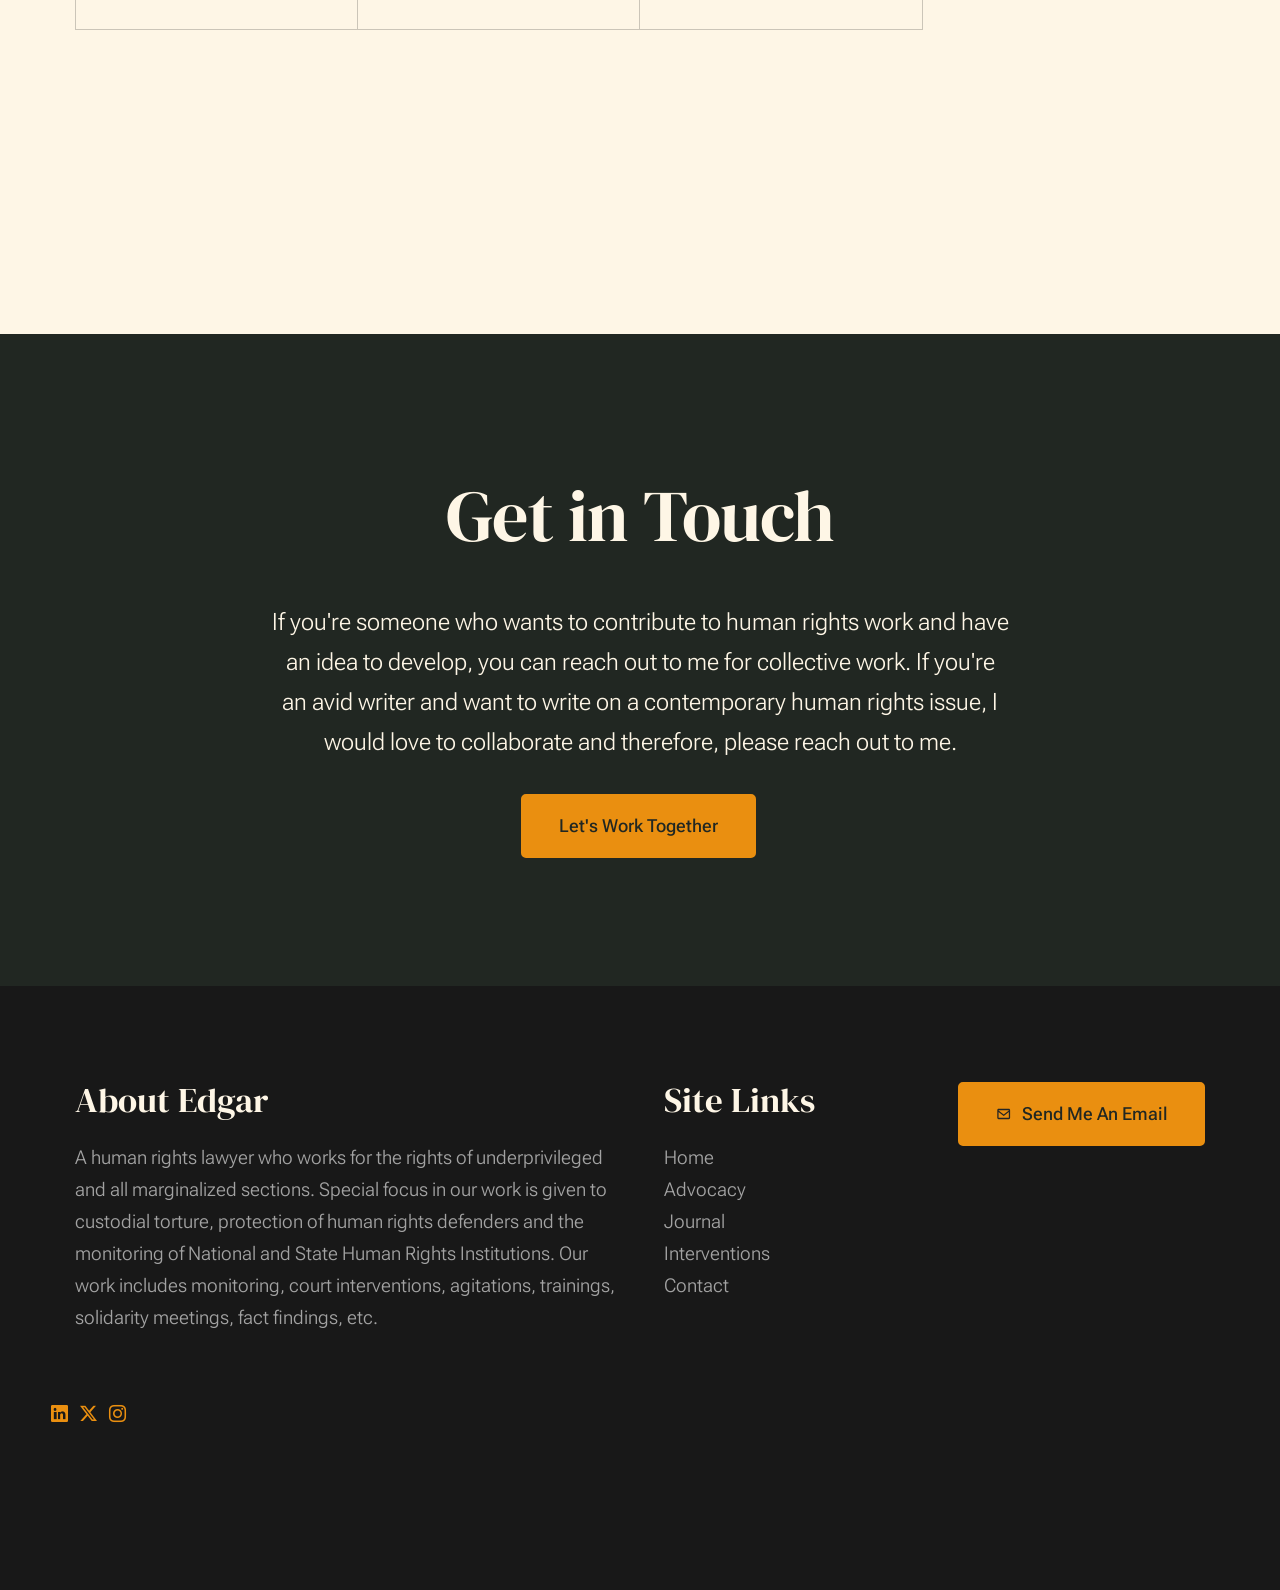
==== commit 145d57b8: "Update index.html" ====
--- a/index.html
+++ b/index.html
@@ -52,15 +52,16 @@
 
         ================================================== -->
 
-     
- <header class="s-header">
+
+        <header class="s-header">
 
             <div class="row s-header__inner width-sixteen-col">
 
                 <div class="s-header__block">
                     <div class="s-header__logo">
-                        <a class="logo" href="index.html">
-                            <img src="Edgar_logo.png" alt="Homepage">
+                        <a class="logo" href="index.html" style="display: flex; align-items: center;">
+                            <img src="Edgar_logo.png" alt="Homepage"
+                                style="width: 55px; height: 55px; border-radius: 50%; object-fit: cover; border: 2px solid hsla(35, 87%, 59%, 1); box-shadow: 0 2px 8px rgba(0,0,0,0.25);">
                         </a>
                     </div>
 
@@ -97,20 +98,24 @@
             <!-- intro
             ----------------------------------------------- -->
             <!-- <section id="intro" class="s-intro" style="background-image: url(Edgar_contact.jpeg); background-size: cover;"> -->
-<section id="intro" class="s-intro" style="background-image: linear-gradient(rgba(0, 0, 0, 0.65), rgba(0, 0, 0, 0.65)), url(Edgar_contact.jpeg); background-size: cover; background-position: center; background-repeat: no-repeat;">
+            <section id="intro" class="s-intro"
+                style="background-image: linear-gradient(rgba(0, 0, 0, 0.65), rgba(0, 0, 0, 0.65)), url(Edgar_contact.jpeg); background-size: cover; background-position: center; background-repeat: no-repeat;">
                 <div class="row s-intro__content width-sixteen-col">
 
                     <div class="column lg-12 s-intro__content-inner grid-block">
 
-                        <div class="s-intro__content-text" >
-                            <div class="s-intro__content-pretitle text-pretitle">Hello, I'm Edgar</div>
-                            <h1 class="s-intro__content-title";>
-                             Award Winning Human Rights Defender</h1>
+                        <div class="s-intro__content-text">
+                            <div class="s-intro__content-pretitle text-pretitle">Hello, I'm Edgar Kaiser</div>
+                            <h1 class="s-intro__content-title" ;>
+                                Award Winning Human Rights Defender</h1>
+                            <h3 style="color: bisque;"><i>who works at the crossroads of grassroots mobilization and
+                                    international advocacy</i></h3>
                         </div> <!-- s-intro__content-text -->
 
                         <div class="s-intro__content-media">
                             <div class="s-intro__content-media-inner">
-                                <img src="Edgar_geneva2.jpeg" srcset="Edgar_geneva2.jpeg 1x, Edgar_geneva2.jpeg 2x" alt="">
+                                <img src="Edgar_geneva2.jpeg" srcset="Edgar_geneva2.jpeg 1x, Edgar_geneva2.jpeg 2x"
+                                    alt="">
                                 <div class="lines">
                                     <span></span>
                                 </div>
@@ -156,12 +161,16 @@
 
                         <div class="s-about__content-main grid-section-split__primary">
                             <p class="attention-getter">
-                                A human rights lawyer who works for the rights of underprivileged and all marginalized
-                                sections. Special focus in our work is given to custodial torture, protection of human
-                                rights defenders and the monitoring of National and State Human Rights Institutions. Our
-                                work includes monitoring, court interventions, agitations, trainings, solidarity
-                                meetings, fact findings, etc. I'm currently doing my LLM in European and International
-                                Law at Leiden University
+                                I am an award-winning human rights lawyer and defender from India, working to advance
+                                justice, accountability, and the rights of marginalized communities. My work focuses on
+                                custodial torture, survivor rehabilitation, the protection of human rights defenders,
+                                and the strengthening of national and state human rights institutions through
+                                litigation, advocacy, fact-finding missions, trainings, and grassroots engagement. I
+                                have engaged extensively with United Nations human rights mechanisms, including Special
+                                Procedures, treaty bodies, and the Human Rights Council, and have contributed to
+                                constitutional reform processes in Kenya and advocacy efforts relating to the
+                                implementation of decisions of the African Commission on Human and Peoples’ Rights. I am
+                                currently pursuing an LL.M. in European and International Law at Leiden University.
                             </p>
 
                             <!-- <p class="attention-getter">
@@ -251,42 +260,45 @@
                             <div class="grid-list-items list-items show-ctr">
                                 <div class="grid-list-items__item list-items__item">
                                     <div class="grid-list-items__title list-items__item-header">
-                                        <h3 class="list-items__item-title">Forced eviction in Mullai Nagar, Madurai,
-                                            India</h3>
+                                        <h3 class="list-items__item-title">Contributed to the historic constitutional
+                                            reform in Kenya</h3>
                                     </div>
                                     <div class="grid-list-items__text list-items__item-text">
                                         <p>
-                                            Mullai Nagar residents begin indefinite protest opposing eviction
-                                            They say moving to a far away place will be a big impediment in earning
-                                            their livelihoods; they also have to pay ₹1.5 lakh each for the new houses
-                                            promised by the govt.
+                                            The High Court of Kenya delivered its judgment in Petition E490 of 2025,
+                                            protecting adolescents engaged in consensual, non-coercive and
+                                            non-exploitative peer sexual relationships from arrests and prosecutions.
                                         </p>
                                     </div>
                                 </div> <!-- list-item -->
                                 <div class="grid-list-items__item list-items__item">
                                     <div class="grid-list-items__title list-items__item-header">
-                                        <h3 class="list-items__item-title">Forced eviction in Manjolai – Intervention
-                                            before the Supreme Court of India</h3>
+                                        <h3 class="list-items__item-title">Delivered a statement at the United Nations
+                                            about one of the most systematic forms of torture and ethnic cleansing of
+                                            contemporary times
+
+                                        </h3>
                                     </div>
                                     <div class="grid-list-items__text list-items__item-text">
                                         <p>
-                                            'Manjolai Samathuvapuram' creation sought for rehabilitation of workers
-                                            They have agreed for rehabilitation measures but want a better alternative
-                                            and sought a compensation of ₹25 lakh for relocation, says advocate
+                                            I was honoured to speak during the Interactive Dialogue with the UN Special
+                                            Rapporteur on the situation of human rights in the Occupied Palestinian
+                                            Territory on her report addressing the systemic torture and genocide
+                                            unfolding in Gaza.
+
                                         </p>
                                     </div>
                                 </div> <!-- list-expertise__item -->
                                 <div class="grid-list-items__item list-items__item">
                                     <div class="grid-list-items__title list-items__item-header">
-                                        <h3 class="list-items__item-title">Custodial death of Gokul Shree (Juvenile) –
-                                            legal intervention and advocacy</h3>
+                                        <h3 class="list-items__item-title">Review of the Accreditation Status of the
+                                            National Human Rights Commission of India
+                                        </h3>
                                     </div>
                                     <div class="grid-list-items__text list-items__item-text">
                                         <p>
-                                            MADURAI: People's Watch, a human rights NGO, asked the Tamil Nadu government
-                                            to consider the case of GokulSri, a juvenile who died at an observation
-                                            home, as a wake-up call and set up a special committee to inspect all the
-                                            observation homes across the state on Wednesday.
+                                            Joint Letter to GANHRI Regarding Review of the Accreditation Status of the
+                                            National Human Rights Commission of India
                                         </p>
                                     </div>
                                 </div> <!-- list-expertise__item -->
@@ -356,14 +368,14 @@
                         <div class="clients-list">
                             <div class="clients-list__item"
                                 style="display: flex; align-items: center;justify-content: center;justify-items: center;">
-                                <a
-                                    href="https://www.linkedin.com/feed/update/urn:li:activity:7442478010617860096/">
+                                <a href="https://www.linkedin.com/feed/update/urn:li:activity:7442478010617860096/">
                                     <img src="geneva_international_centre_for_justice_logo.jpg" alt="">
                                 </a>
                             </div>
                             <div class="column clients-list__item"
                                 style="display: flex; align-items: center;justify-content: center;justify-items: center;">
-                                <a href="https://justiceandpeace.nl/en/international-human-rights-day-young-voices-on-courage-protection-and-the-future-of-human-rights/">
+                                <a
+                                    href="https://justiceandpeace.nl/en/international-human-rights-day-young-voices-on-courage-protection-and-the-future-of-human-rights/">
                                     <img src="justice_and_peace_nederland_logo.jpg" alt="">
                                 </a>
                             </div>
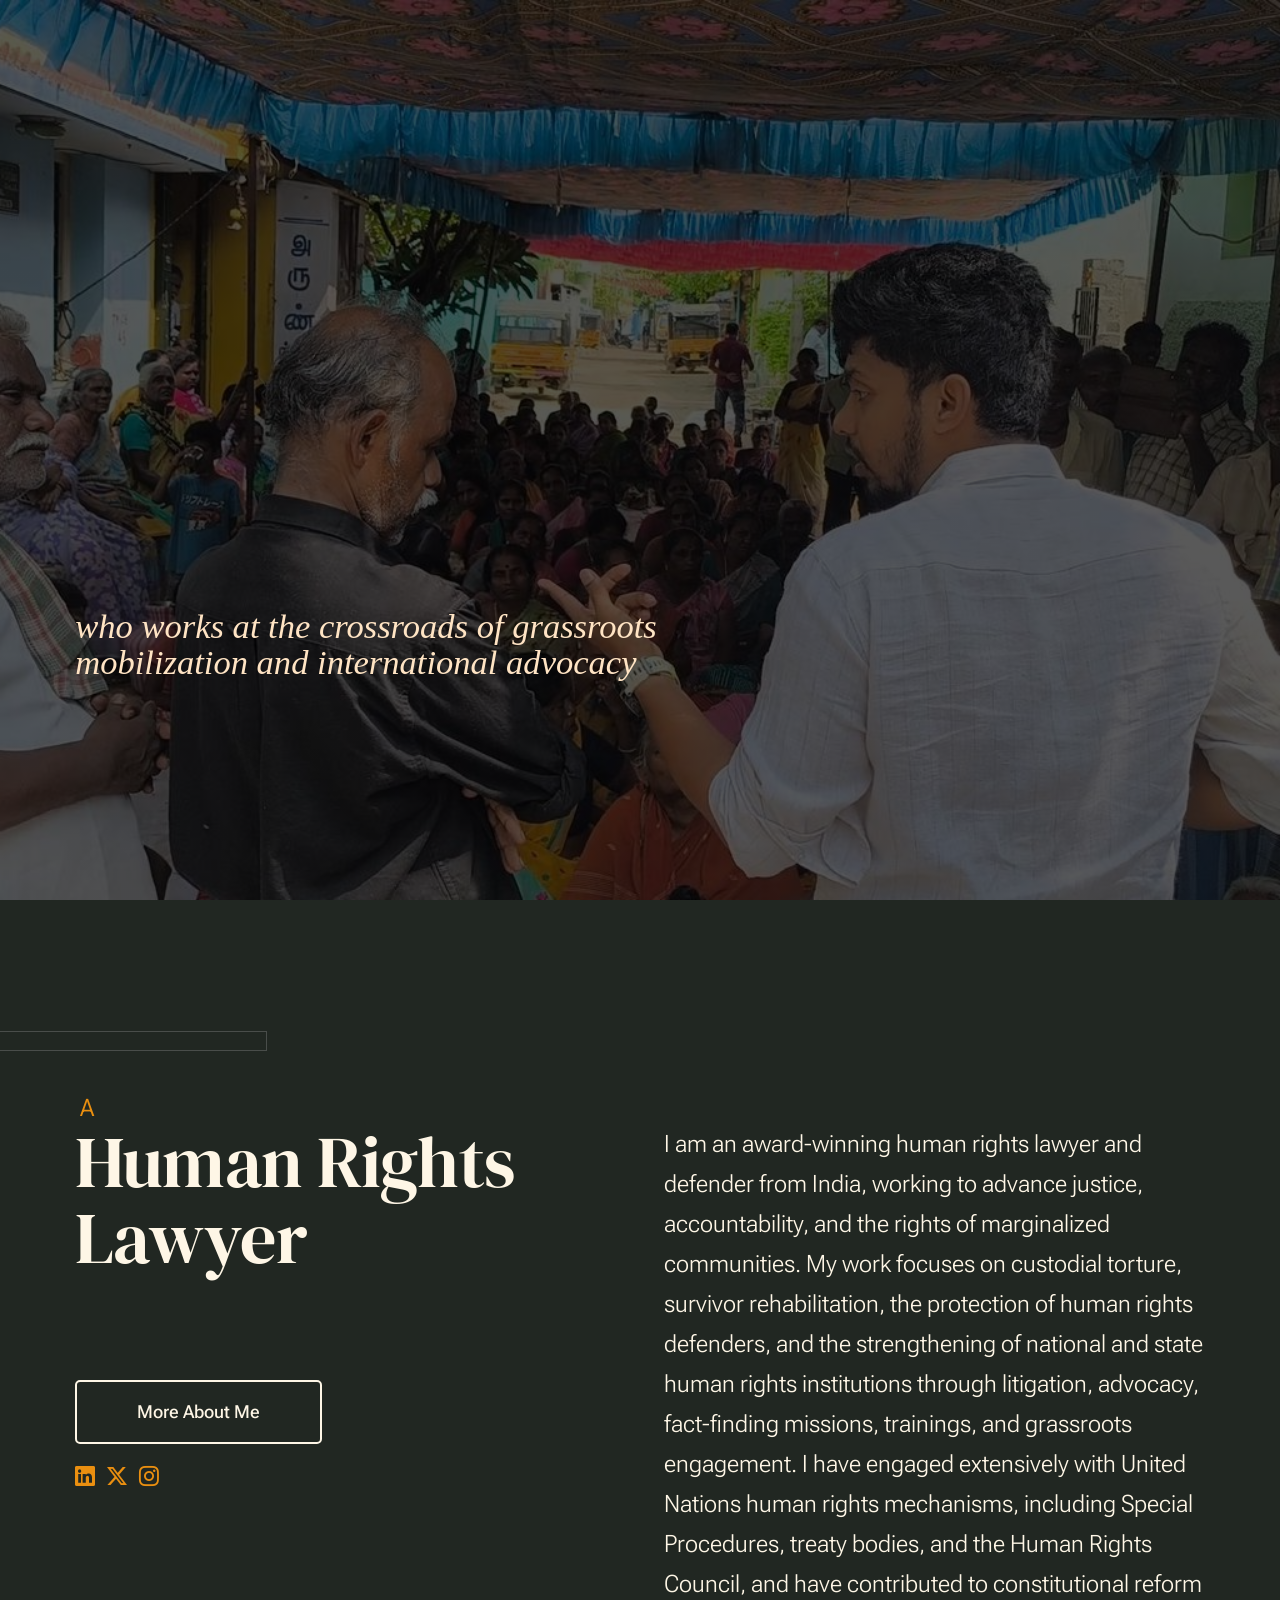
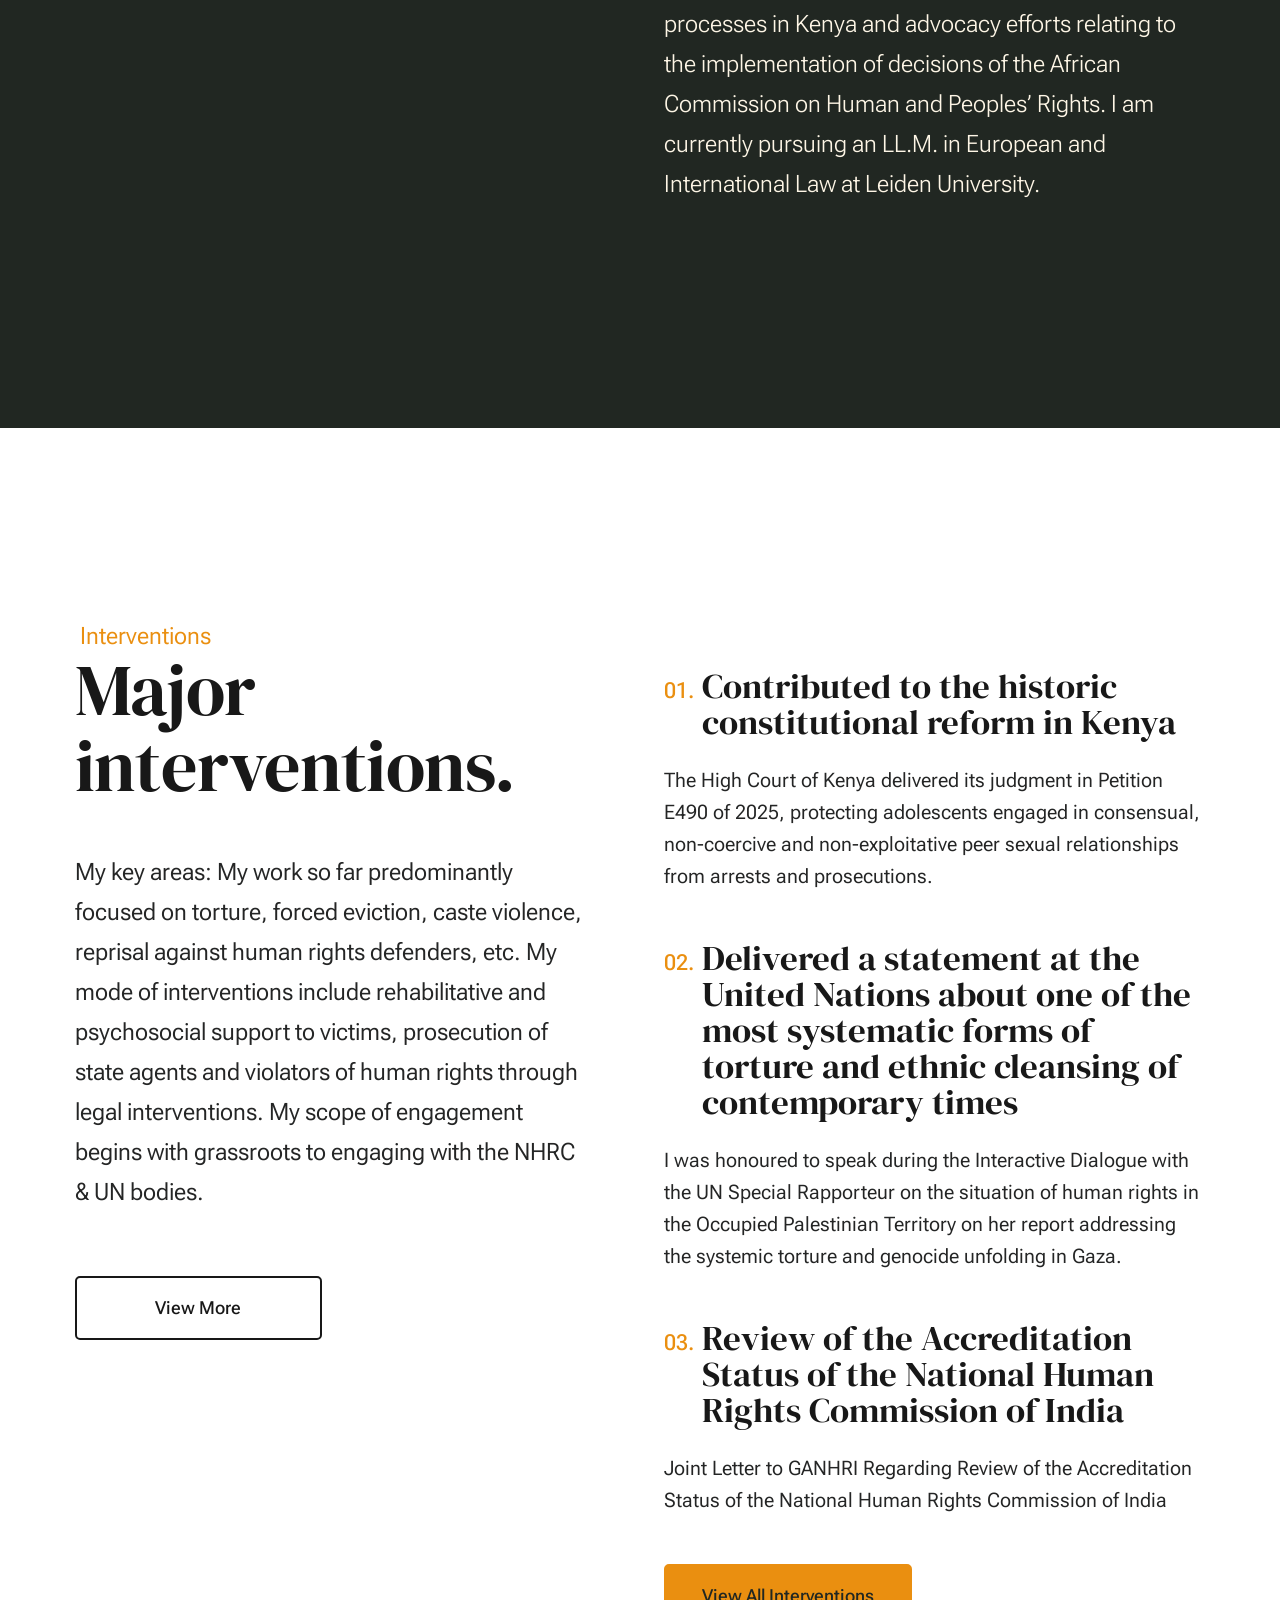
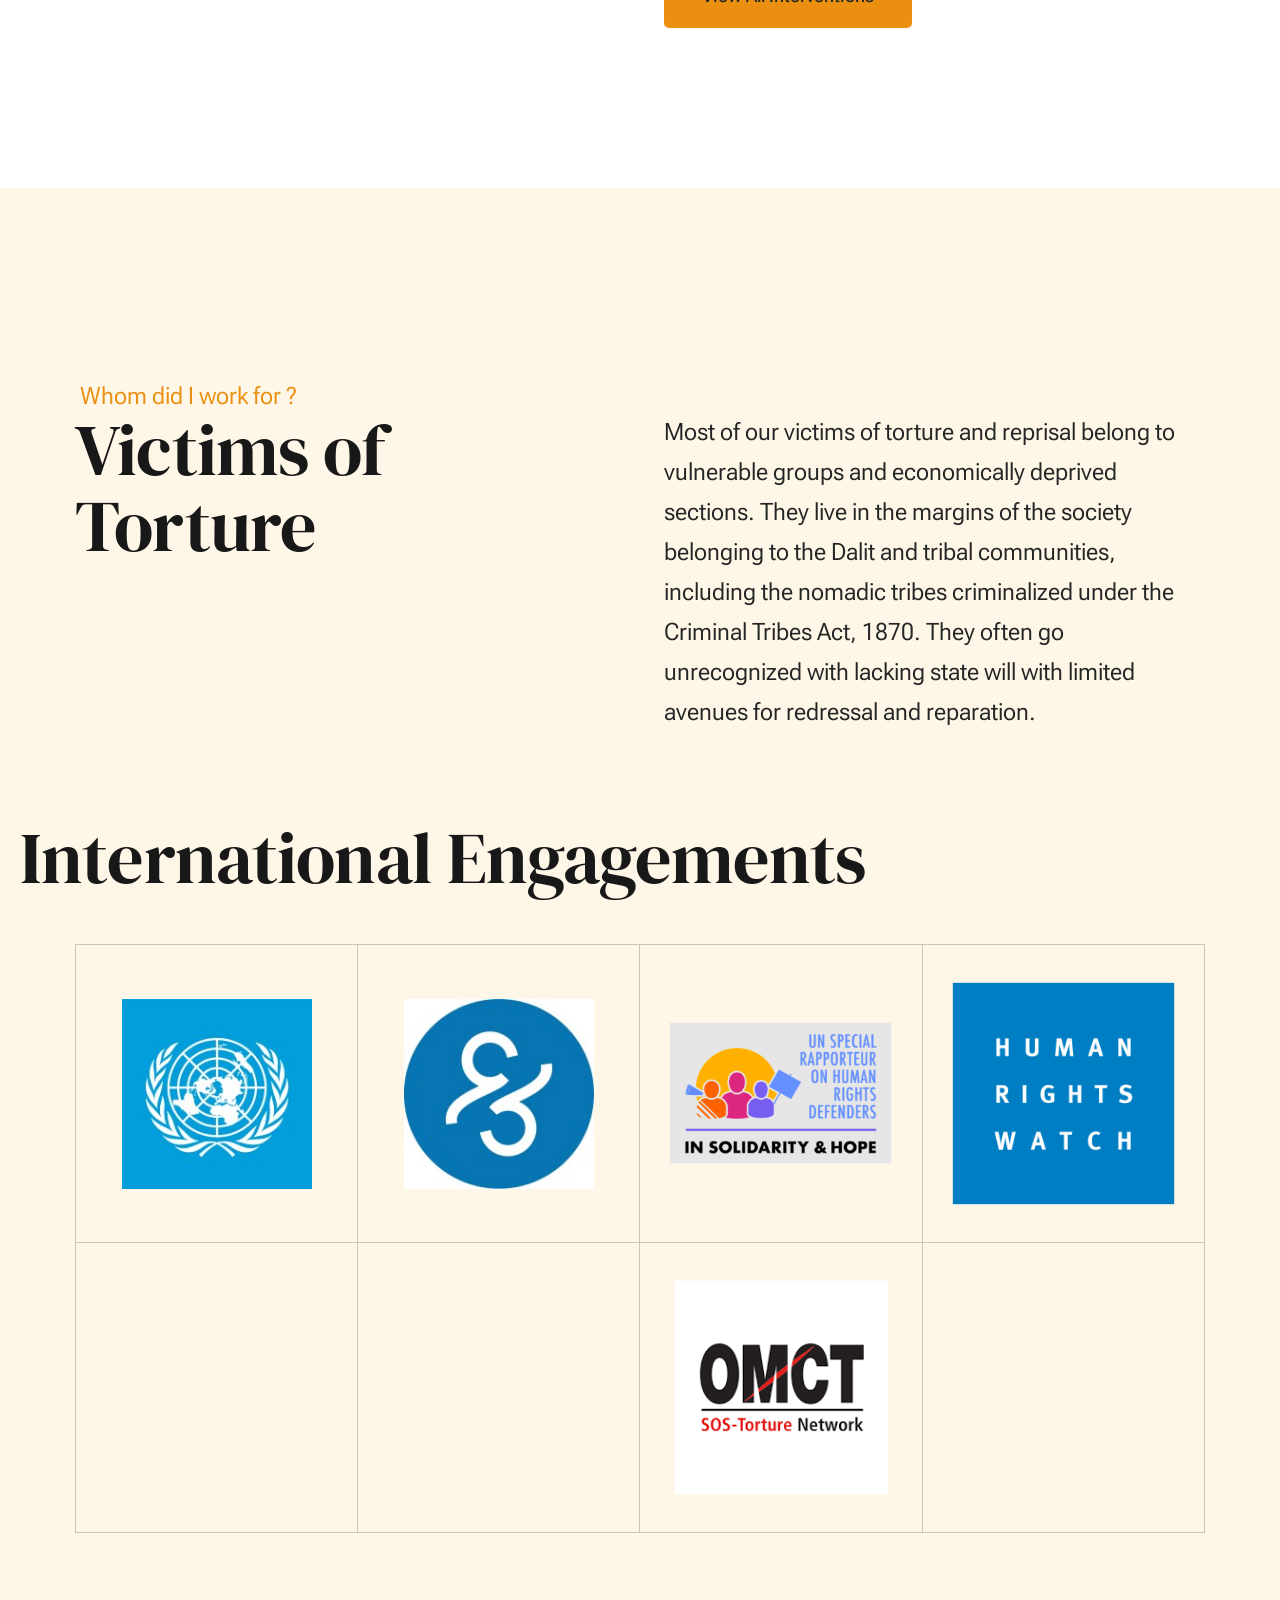
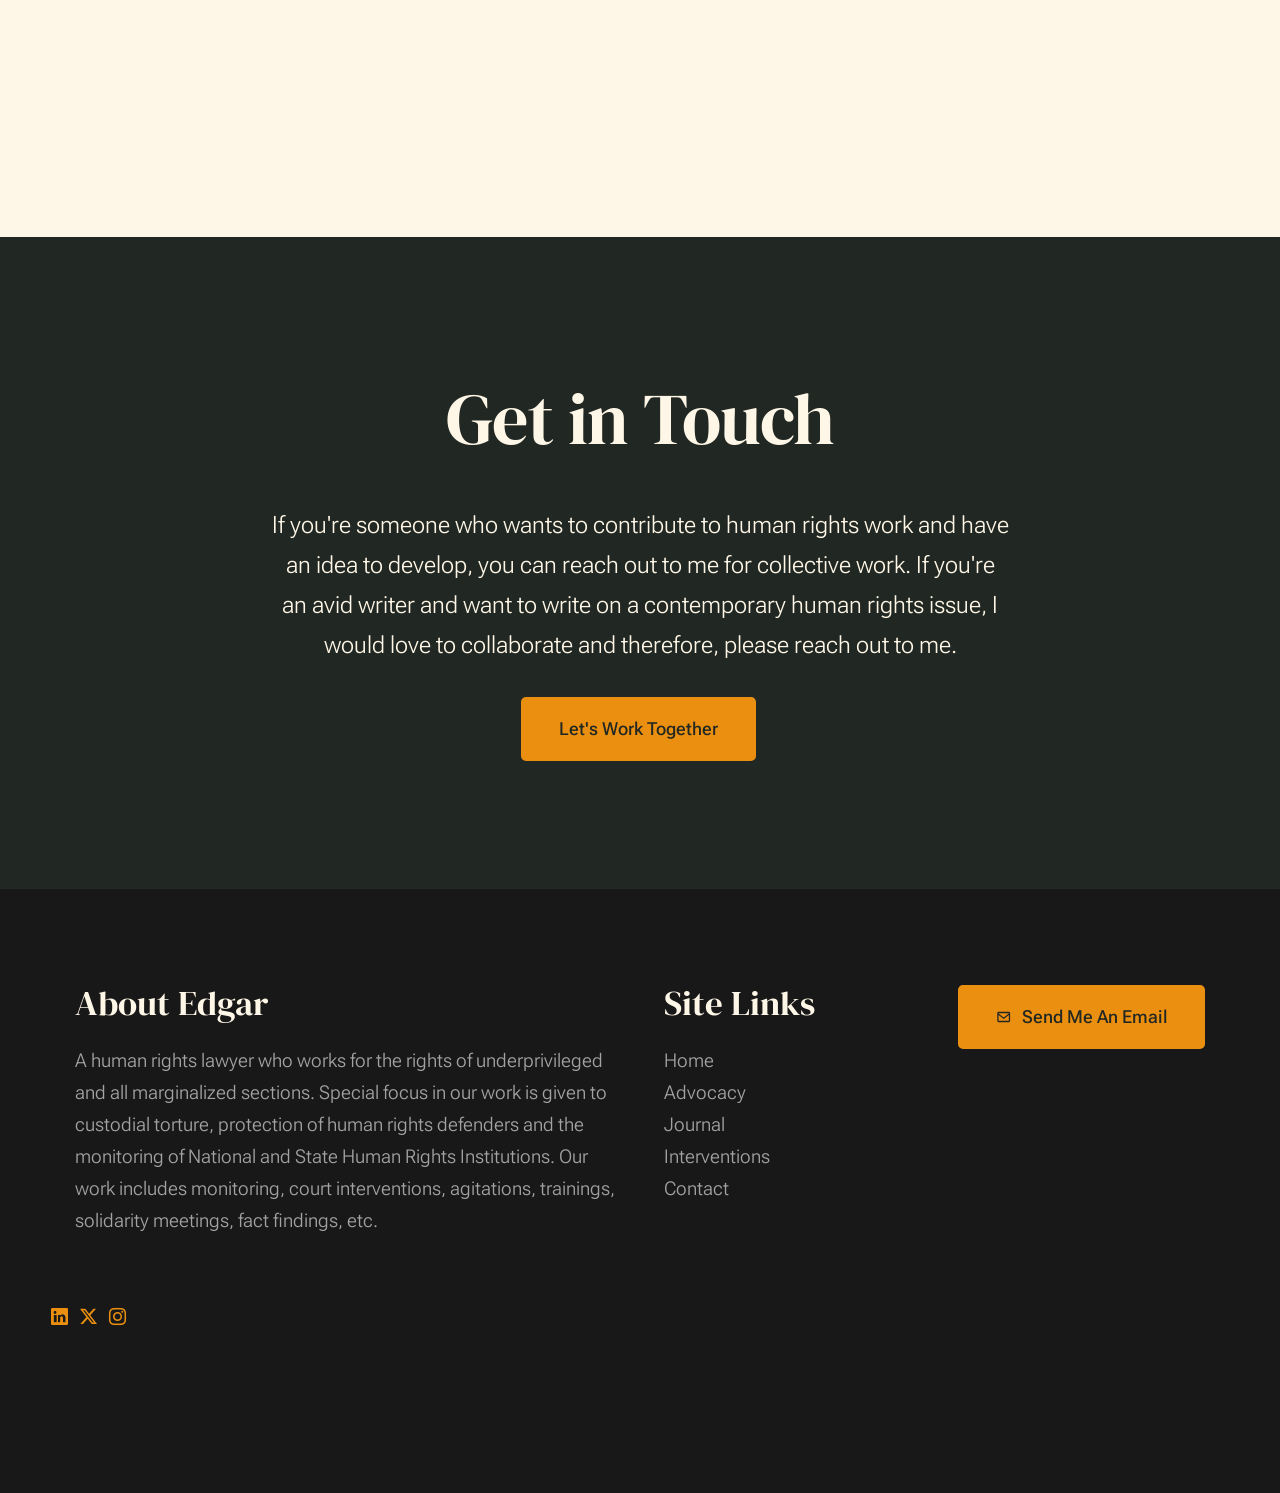
==== commit bee60b4c: "Add files via upload" ====
--- a/index.html
+++ b/index.html
@@ -369,7 +369,7 @@
                             <div class="clients-list__item"
                                 style="display: flex; align-items: center;justify-content: center;justify-items: center;">
                                 <a href="https://www.linkedin.com/feed/update/urn:li:activity:7442478010617860096/">
-                                    <img src="geneva_international_centre_for_justice_logo.jpg" alt="">
+                                    <img src="united_nations_logo.jpg" alt="">
                                 </a>
                             </div>
                             <div class="column clients-list__item"
@@ -418,22 +418,6 @@
                                 style="display: flex; align-items: center;justify-content: center;justify-items: center;">
                                 <a href="https://redress.org/publication/torture-normalised-state-violence-in-india/">
                                     <img src="https://redress.org/assets/images/logo@2x.png" alt="">
-                                </a>
-                            </div>
-
-                            <div class="column clients-list__item">
-                                <a href="#0">
-                                    <img src="images/clients/hitech.svg" alt="">
-                                </a>
-                            </div>
-                            <div class="clients-list__item">
-                                <a href="#0">
-                                    <img src="images/clients/terra.svg" alt="">
-                                </a>
-                            </div>
-                            <div class="clients-list__item">
-                                <a href="#0">
-                                    <img src="images/clients/chain.svg" alt="">
                                 </a>
                             </div>
                         </div>
@@ -584,4 +568,4 @@
 
 </body>
 
-</html>
+</html>
